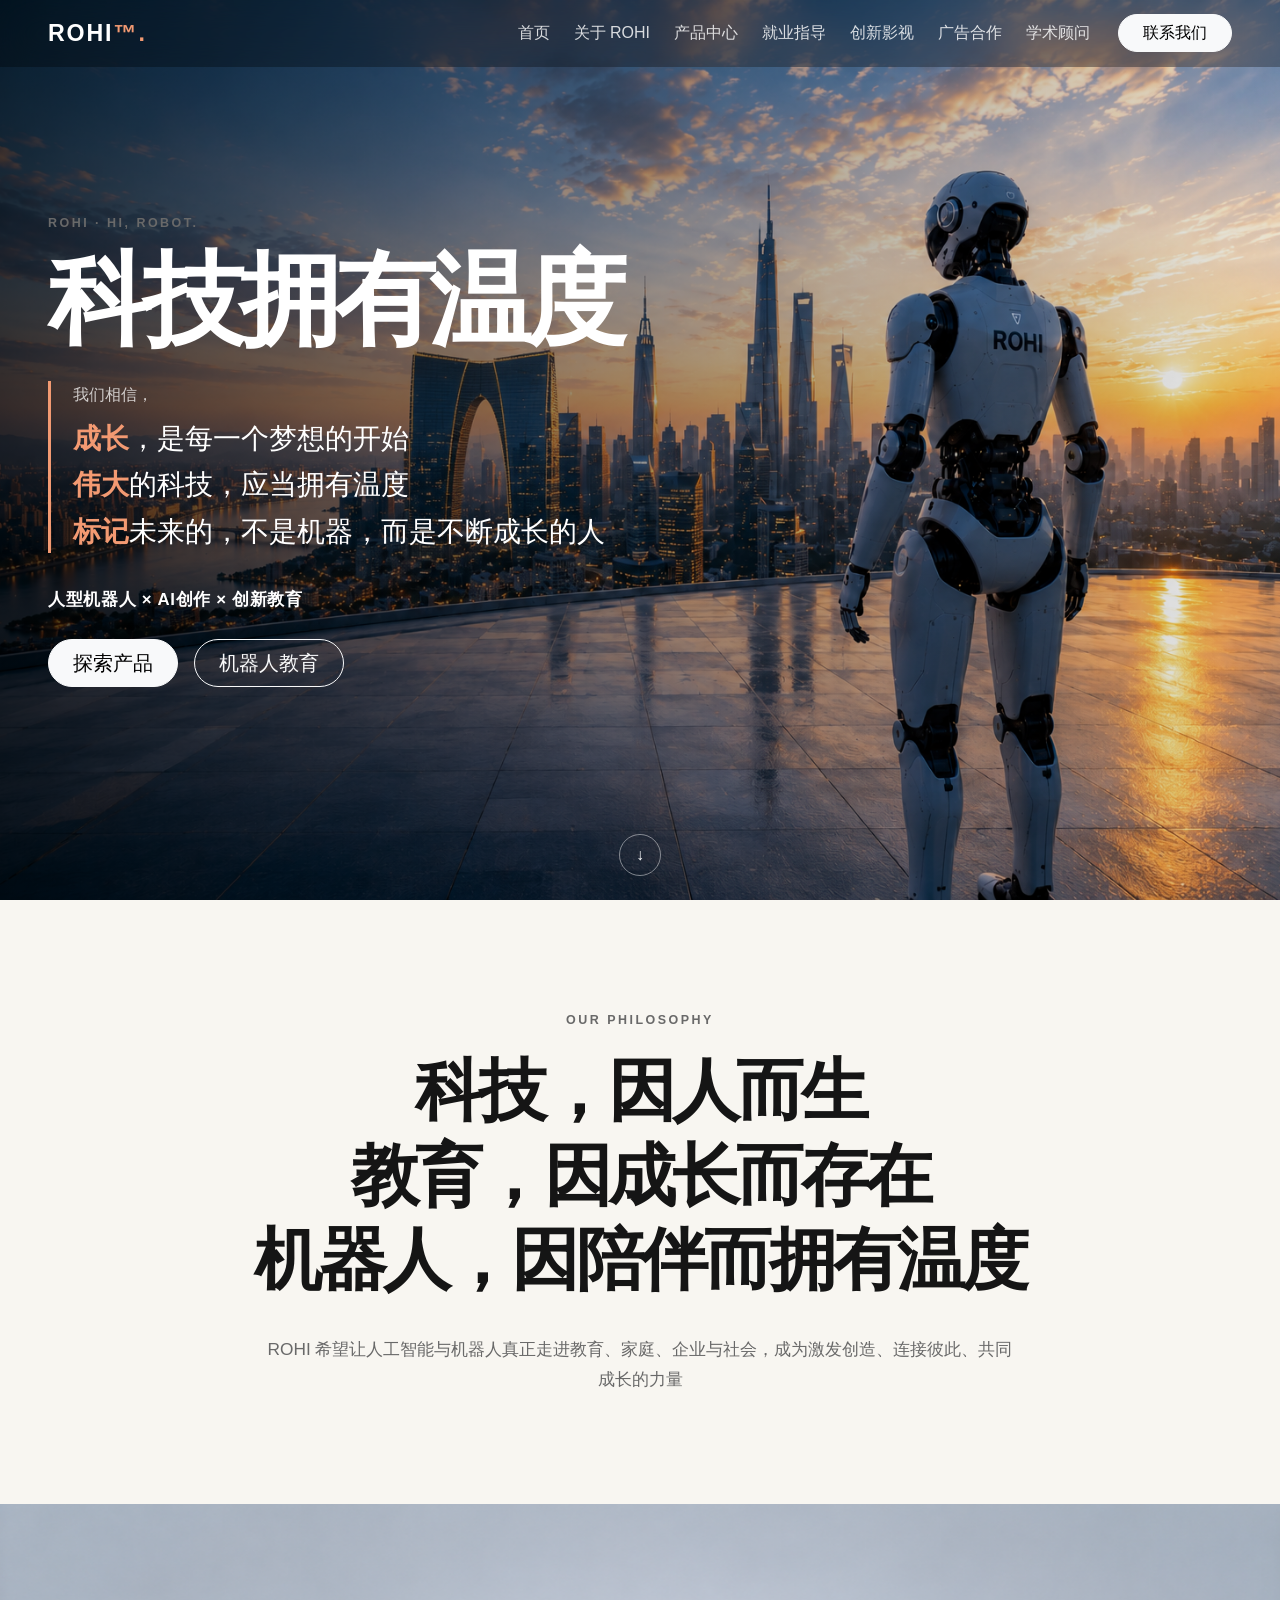
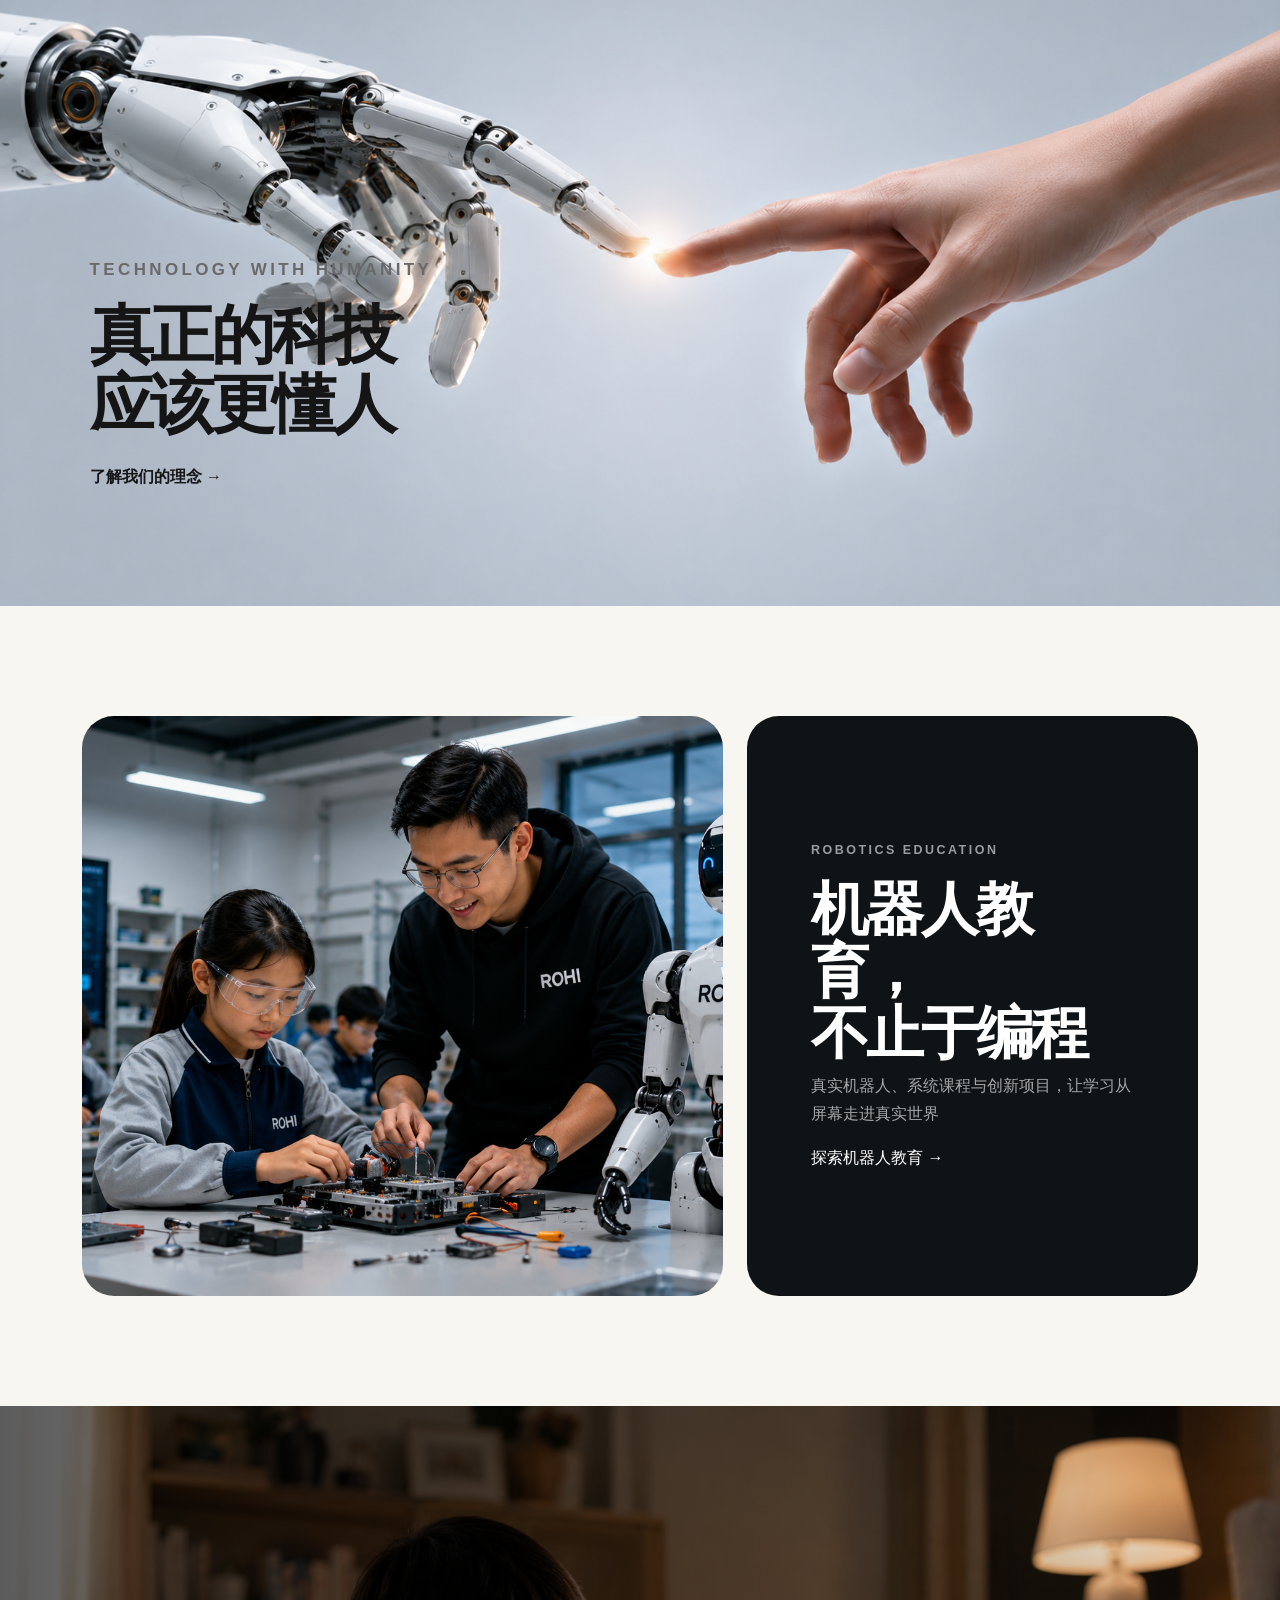
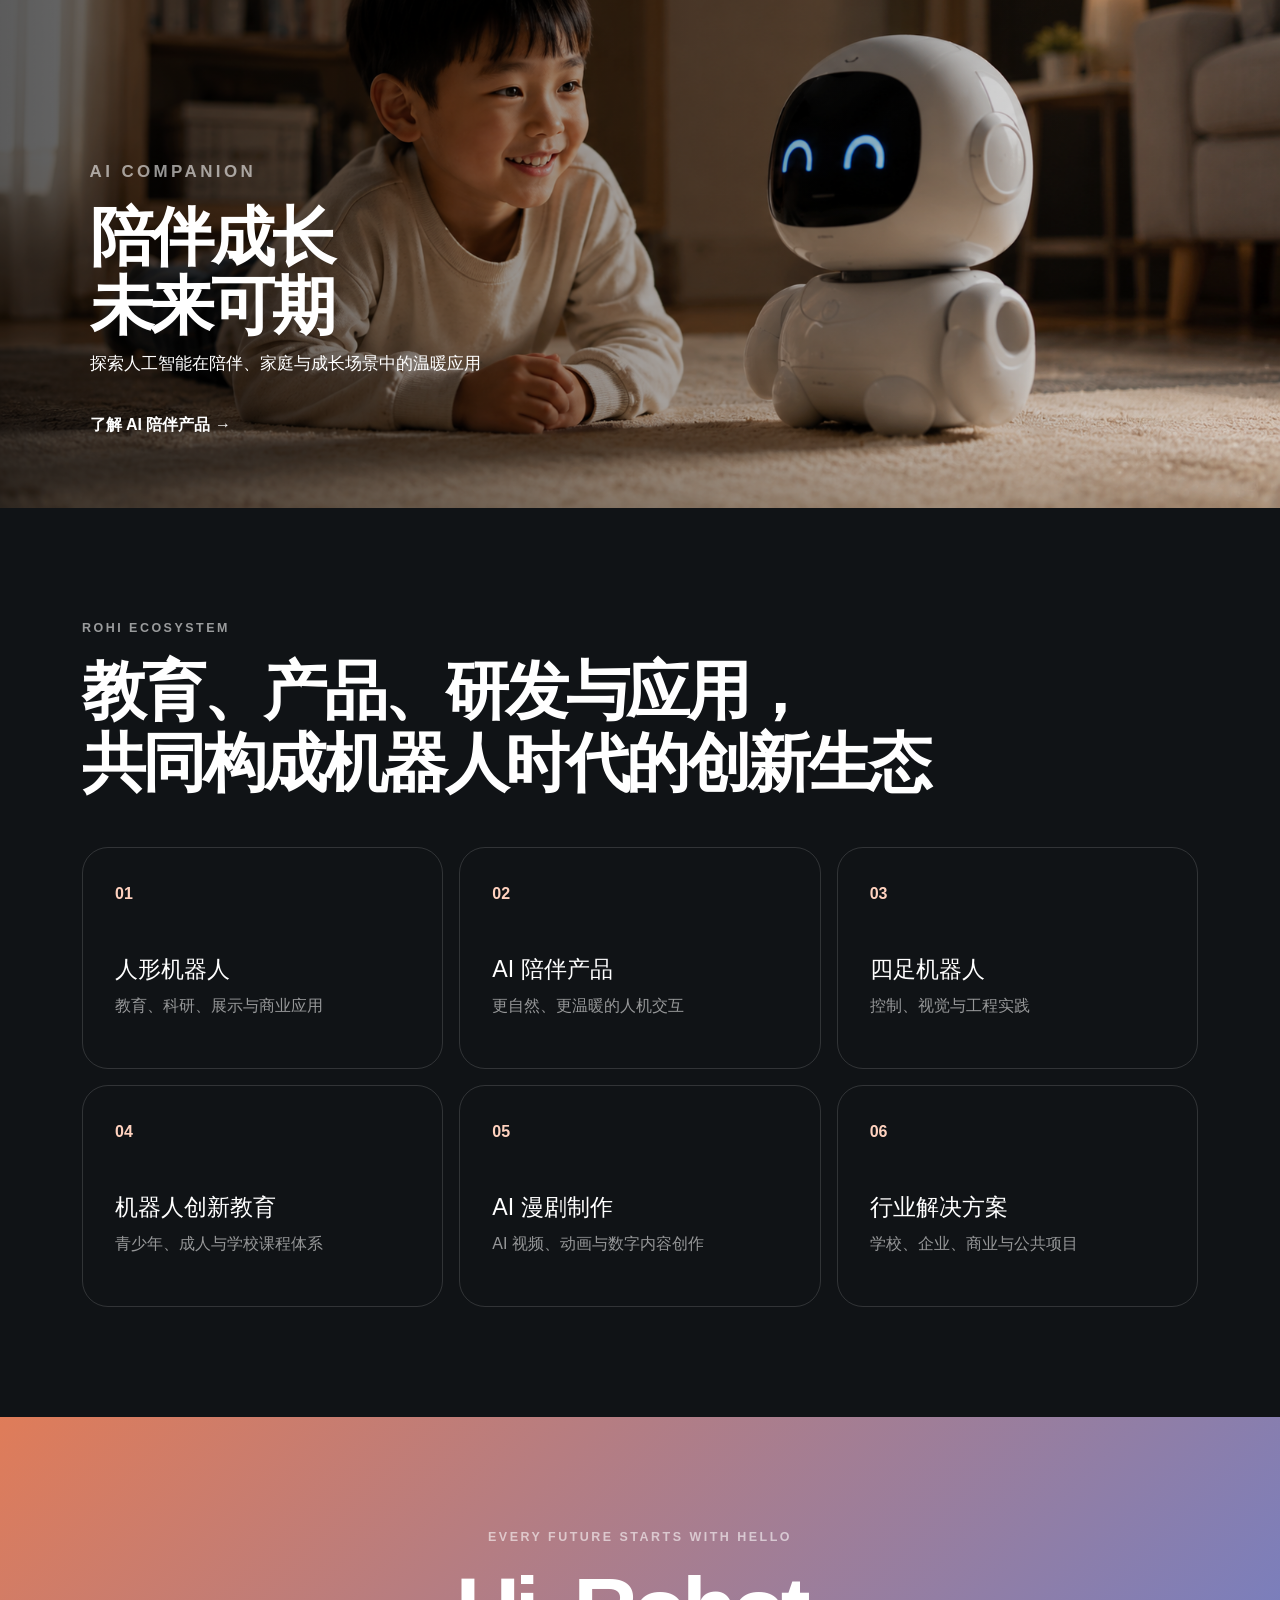
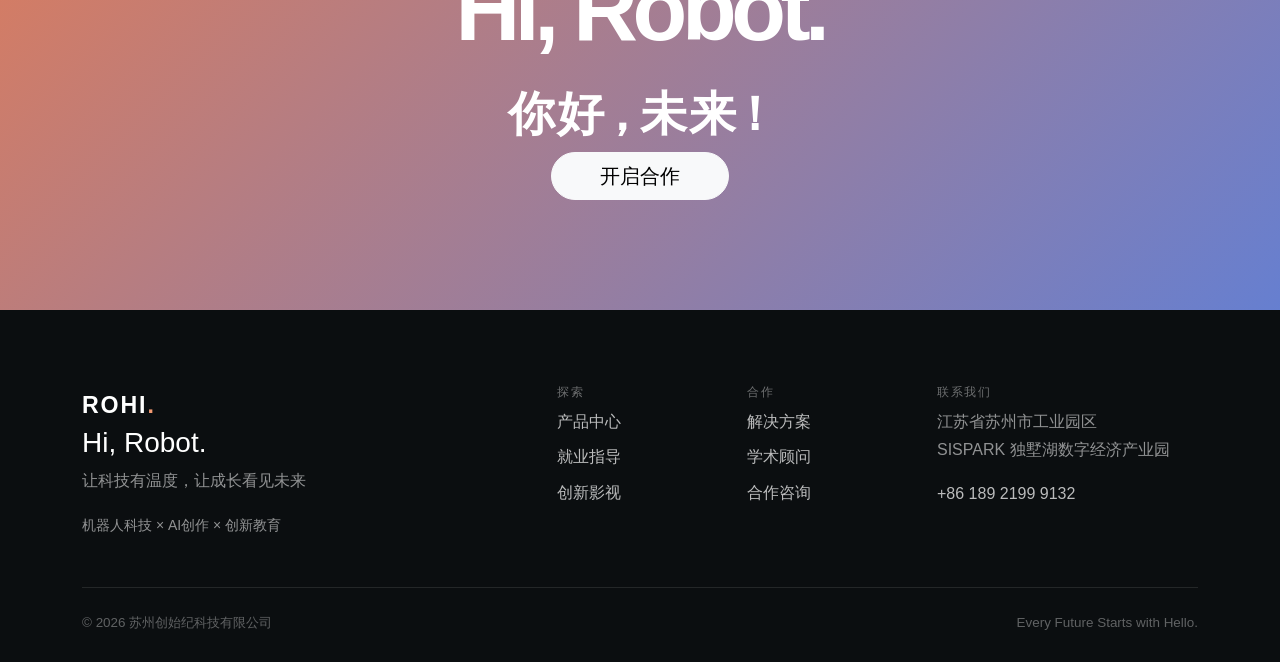
==== index.html @ 113e109a "Add files via upload" ====
<!doctype html>
<html lang="zh-CN">
<head>
  <meta charset="utf-8">
  <meta name="viewport" content="width=device-width, initial-scale=1">
  <meta name="description" content="ROHI 有温度的人工智能与机器人科技品牌">
  <title>首页 | ROHI</title>
  <link href="https://cdn.jsdelivr.net/npm/bootstrap@5.3.8/dist/css/bootstrap.min.css" rel="stylesheet">
  <link href="styles.css" rel="stylesheet">
</head>
<body>

<nav class="navbar navbar-expand-lg fixed-top site-nav">
  <div class="container-fluid px-lg-5">
   <a class="navbar-brand brand" href="index.html">
    ROHI<span class="tm">™</span><span>.</span></a>
    <button class="navbar-toggler" type="button" data-bs-toggle="collapse" data-bs-target="#mainNav"
            aria-controls="mainNav" aria-expanded="false" aria-label="切换导航">
      <span class="navbar-toggler-icon"></span>
    </button>
    <div class="collapse navbar-collapse" id="mainNav">
      <ul class="navbar-nav ms-auto align-items-lg-center">
        <li class="nav-item"><a class="nav-link" href="index.html">首页</a></li>
        <li class="nav-item"><a class="nav-link" href="about.html">关于 ROHI</a></li>
        <li class="nav-item"><a class="nav-link" href="products.html">产品中心</a></li>
        <li class="nav-item"><a class="nav-link" href="education.html">就业指导</a></li>
        <li class="nav-item"><a class="nav-link" href="innovation.html">创新影视</a></li>
        <li class="nav-item"><a class="nav-link" href="solutions.html">广告合作</a></li>
        <li class="nav-item"><a class="nav-link" href="advisors.html">学术顾问</a></li>
        <li class="nav-item ms-lg-3"><a class="btn btn-light rounded-pill px-4" href="contact.html">联系我们</a></li>
      </ul>
    </div>
  </div>
</nav>

<main>
  <section class="hero hero-home">
    <div class="hero-overlay"></div>
    <div class="container-fluid px-lg-5 hero-content">
      <div class="row min-vh-100 align-items-center">
        <div class="col-lg-7">
          <p class="eyebrow reveal">ROHI · HI, ROBOT.</p>
          <h1 class="hero-title reveal">科技拥有温度</h1>
          <div class="belief reveal">
            <p>我们相信，</p>
            <h2><strong>成长</strong>，是每一个梦想的开始</h2>
            <h2><strong>伟大</strong>的科技，应当拥有温度</h2>
            <h2><strong>标记</strong>未来的，不是机器，而是不断成长的人</h2>
          </div>
          <p class="hero-sub reveal">人型机器人 × AI创作 × 创新教育</p>
          <div class="d-flex flex-wrap gap-3 mt-4 reveal">
            <a class="btn btn-light btn-lg rounded-pill px-4" href="products.html">探索产品</a>
            <a class="btn btn-outline-light btn-lg rounded-pill px-4" href="education.html">机器人教育</a>
          </div>
        </div>
      </div>
    </div>
    <a class="scroll-cue" href="#philosophy">↓</a>
  </section>

  <section id="philosophy" class="section-light section-space">
    <div class="container text-center">
      <p class="eyebrow reveal">OUR PHILOSOPHY</p>
      <h2 class="statement reveal">科技，因人而生<br>教育，因成长而存在<br>机器人，因陪伴而拥有温度</h2>
      <p class="section-copy reveal">ROHI 希望让人工智能与机器人真正走进教育、家庭、企业与社会，成为激发创造、连接彼此、共同成长的力量</p>
    </div>
  </section>

  <section class="image-story">
    <img src="images/human-robot-touch.png" alt="人与机器人指尖相触">
    <div class="image-story-copy dark-text reveal">
      <p class="eyebrow">TECHNOLOGY WITH HUMANITY</p>
      <h2>真正的科技<br>应该更懂人</h2>
      <a href="about.html">了解我们的理念 →</a>
    </div>
  </section>

  <section class="split-story section-space">
    <div class="container">
      <div class="row g-4 align-items-stretch">
        <div class="col-lg-7 reveal">
          <img class="story-photo" src="images/robot-education.png" alt="机器人教育实验室">
        </div>
        <div class="col-lg-5 d-flex reveal">
          <div class="story-card dark-card">
            <p class="eyebrow light">ROBOTICS EDUCATION</p>
            <h2> 机器人教育，  <br>不止于编程</h2>
            <p>真实机器人、系统课程与创新项目，让学习从屏幕走进真实世界</p>
            <a href="education.html">探索机器人教育 →</a>
          </div>
        </div>
      </div>
    </div>
  </section>

  <section class="image-story image-story-reverse">
    <img src="images/ai-companion.png" alt="AI 陪伴机器人">
    <div class="image-story-copy light-text reveal">
      <p class="eyebrow light">AI COMPANION</p>
      <h2>陪伴成长<br>未来可期</h2>
      <p>探索人工智能在陪伴、家庭与成长场景中的温暖应用</p>
      <a href="products.html">了解 AI 陪伴产品 →</a>
    </div>
  </section>

  <section class="section-dark section-space">
    <div class="container">
      <div class="section-heading reveal">
        <p class="eyebrow light">ROHI ECOSYSTEM</p>
        <h2>教育、产品、研发与应用，<br>共同构成机器人时代的创新生态</h2>
      </div>
      <div class="row g-3">
        <div class="col-md-6 col-xl-4"><a class="eco-card reveal" href="products.html"><span>01</span><h3>人形机器人</h3><p>教育、科研、展示与商业应用</p></a></div>
        <div class="col-md-6 col-xl-4"><a class="eco-card reveal" href="products.html"><span>02</span><h3>AI 陪伴产品</h3><p>更自然、更温暖的人机交互</p></a></div>
        <div class="col-md-6 col-xl-4"><a class="eco-card reveal" href="products.html"><span>03</span><h3>四足机器人</h3><p>控制、视觉与工程实践</p></a></div>
        <div class="col-md-6 col-xl-4"><a class="eco-card reveal" href="education.html"><span>04</span><h3>机器人创新教育</h3><p>青少年、成人与学校课程体系</p></a></div>
        <div class="col-md-6 col-xl-4"><a class="eco-card reveal" href="innovation.html"><span>05</span><h3>AI 漫剧制作</h3><p>AI 视频、动画与数字内容创作</p></a></div>
        <div class="col-md-6 col-xl-4"><a class="eco-card reveal" href="solutions.html"><span>06</span><h3>行业解决方案</h3><p>学校、企业、商业与公共项目</p></a></div>
      </div>
    </div>
  </section>

  <section class="cta section-space">
    <div class="container text-center reveal">
      <p class="eyebrow light">EVERY FUTURE STARTS WITH HELLO</p>
      <h2>Hi, Robot.<br><span>你 好，未 来！</span></h2>
      <a class="btn btn-light btn-lg rounded-pill px-5" href="contact.html">开启合作</a>
    </div>
  </section>
</main>

<footer class="site-footer">
  <div class="container">
    <div class="row g-4">
      <div class="col-lg-5">
        <div class="footer-brand">ROHI<span>.</span></div>
        <h3>Hi, Robot.</h3>
        <p>让科技有温度，让成长看见未来</p>
        <small>机器人科技 × AI创作 × 创新教育</small>
      </div>
      <div class="col-6 col-lg-2">
        <h6>探索</h6>
        <a href="products.html">产品中心</a>
        <a href="education.html">就业指导</a>
        <a href="innovation.html">创新影视</a>
      </div>
      <div class="col-6 col-lg-2">
        <h6>合作</h6>
        <a href="solutions.html">解决方案</a>
        <a href="advisors.html">学术顾问</a>
        <a href="contact.html">合作咨询</a>
      </div>
      <div class="col-lg-3">
        <h6>联系我们</h6>
        <p>江苏省苏州市工业园区<br>SISPARK 独墅湖数字经济产业园</p>
        <a href="tel:+8618921999132">+86 189 2199 9132</a>
      </div>
    </div>
    <div class="footer-bottom">
      <span>© 2026 苏州创始纪科技有限公司</span>
      <span>Every Future Starts with Hello.</span>
    </div>
  </div>
</footer>

<script src="https://cdn.jsdelivr.net/npm/bootstrap@5.3.8/dist/js/bootstrap.bundle.min.js"></script>
<script src="script.js"></script>
</body>
</html>
---- styles.css ----
:root {
  --ink: #151515;
  --muted: #696969;
  --paper: #f8f6f1;
  --white: #ffffff;
  --warm: #f39a72;
  --blue: #6b86d6;
  --dark: #101316;
  --line: rgba(21, 21, 21, 0.12);
}

* {
  box-sizing: border-box;
}

html {
  scroll-behavior: smooth;
}

body {
  margin: 0;
  color: var(--ink);
  background: var(--paper);
  font-family: -apple-system, BlinkMacSystemFont, "SF Pro Display",
               "PingFang SC", "Helvetica Neue", "Segoe UI",
               "Microsoft YaHei", Arial, sans-serif;
  line-height: 1.75;
}

a {
  color: inherit;
  text-decoration: none;
}

.site-nav {
  background: rgba(0, 0, 0, 0.30);
  backdrop-filter: blur(18px);
  transition: 0.3s ease;
}

.site-nav.scrolled {
  background: rgba(10, 12, 15, 0.92);
  box-shadow: 0 12px 30px rgba(0, 0, 0, 0.18);
}

.brand {
  color: white;
  font-weight: 900;
  letter-spacing: 0.08em;
  font-size: 1.45rem;
}

.brand:hover {
  color: white;
}

.brand span,
.footer-brand span {
  color: var(--warm);
}

.nav-link {
  color: rgba(255, 255, 255, 0.82);
  font-weight: 500;
  margin-inline: 0.25rem;
}

.nav-link:hover {
  color: white;
}

.navbar-toggler {
  border-color: rgba(255, 255, 255, 0.35);
}

.navbar-toggler-icon {
  filter: invert(1);
}

.hero,
.page-hero {
  position: relative;
  min-height: 100vh;
  background-size: cover;
  background-position: center;
  background-repeat: no-repeat;
  color: white;
}

.hero-home {
  background-image: url("images/hero-city.png");
}

.hero-overlay {
  position: absolute;
  inset: 0;
  background: linear-gradient(90deg, rgba(0, 0, 0, 0.72) 0%, rgba(0, 0, 0, 0.38) 47%, rgba(0, 0, 0, 0.08) 100%);
}

.hero-content,
.page-hero-content {
  position: relative;
  z-index: 2;
}

.page-hero {
  min-height: 78vh;
  display: flex;
  align-items: flex-end;
  padding: 140px 0 90px;
}

.page-hero-content h1 {
  font-size: clamp(3.2rem, 7vw, 6.8rem);
  line-height: 1;
  letter-spacing: -0.055em;
  font-weight: 900;
  max-width: 1000px;
}

.page-hero-content .lead {
  max-width: 760px;
  font-size: 1.12rem;
  color: rgba(255, 255, 255, 0.78);
}

.eyebrow {
  font-size: 0.78rem;
  font-weight: 800;
  letter-spacing: 0.20em;
  text-transform: uppercase;
  color: var(--muted);
}

.eyebrow.light {
  color: rgba(255, 255, 255, 0.58);
}

.hero-title {
  font-size: clamp(3.8rem, 8vw, 8rem);
  line-height: 0.95;
  letter-spacing: -0.065em;
  font-weight: 900;
  margin: 1rem 0 2rem;
}

.belief {
  border-left: 3px solid var(--warm);
  padding-left: 1.4rem;
  max-width: 850px;
}

.belief p {
  margin-bottom: 0.5rem;
  color: rgba(255, 255, 255, 0.75);
}

.belief h2 {
  font-size: clamp(1.15rem, 2.2vw, 1.75rem);
  line-height: 1.55;
  font-weight: 500;
  margin: 0.2rem 0;
}

.belief strong {
  color: var(--warm);
  font-weight: 800;
}

.hero-sub {
  font-size: 1.05rem;
  font-weight: 700;
  letter-spacing: 0.04em;
  margin-top: 2rem;
}

.scroll-cue {
  position: absolute;
  z-index: 3;
  left: 50%;
  bottom: 24px;
  transform: translateX(-50%);
  color: white;
  width: 42px;
  height: 42px;
  display: grid;
  place-items: center;
  border: 1px solid rgba(255, 255, 255, 0.45);
  border-radius: 50%;
}

.section-space {
  padding: 110px 0;
}

.section-light {
  background: var(--paper);
}

.section-dark {
  background: var(--dark);
  color: white;
}

.statement {
  font-size: clamp(2.4rem, 5.3vw, 5.4rem);
  line-height: 1.24;
  letter-spacing: -0.055em;
  font-weight: 850;
  margin: 1.1rem auto 2rem;
  max-width: 1100px;
}

.section-copy {
  max-width: 750px;
  margin: auto;
  color: var(--muted);
  font-size: 1.08rem;
}

.image-story {
  min-height: 78vh;
  position: relative;
  overflow: hidden;
}

.image-story img {
  width: 100%;
  height: 78vh;
  object-fit: cover;
  display: block;
}

.image-story-copy {
  position: absolute;
  left: 7vw;
  top: 50%;
  transform: translateY(-50%);
  max-width: 520px;
  z-index: 2;
}

.image-story-copy h2 {
  font-size: clamp(2.6rem, 5vw, 5rem);
  line-height: 1.08;
  letter-spacing: -0.05em;
  font-weight: 900;
}

.image-story-copy p {
  font-size: 1.06rem;
}

.image-story-copy a {
  display: inline-block;
  margin-top: 1rem;
  font-weight: 700;
}

.dark-text {
  color: var(--ink);
}

.light-text {
  color: white;
}

.image-story-reverse::after {
  content: "";
  position: absolute;
  inset: 0;
  background: linear-gradient(90deg, rgba(0, 0, 0, 0.64), rgba(0, 0, 0, 0.05));
}

.split-story {
  background: var(--paper);
}

.story-photo {
  width: 100%;
  height: 100%;
  min-height: 580px;
  object-fit: cover;
  border-radius: 32px;
}

.story-card {
  width: 100%;
  border-radius: 32px;
  padding: clamp(2.2rem, 5vw, 4.8rem);
  display: flex;
  flex-direction: column;
  justify-content: center;
}

.dark-card {
  background: var(--dark);
  color: white;
}

.story-card h2 {
  font-size: clamp(2.4rem, 4.5vw, 4.7rem);
  line-height: 1.08;
  letter-spacing: -0.05em;
  font-weight: 900;
}

.story-card p {
  color: rgba(255, 255, 255, 0.62);
}

.section-heading {
  max-width: 900px;
  margin-bottom: 3rem;
}

.section-heading h2 {
  font-size: clamp(2.6rem, 5vw, 5rem);
  line-height: 1.12;
  letter-spacing: -0.055em;
  font-weight: 900;
}

.eco-card {
  height: 100%;
  display: block;
  border: 1px solid rgba(255, 255, 255, 0.14);
  border-radius: 26px;
  padding: 2rem;
  transition: 0.3s ease;
}

.eco-card:hover {
  transform: translateY(-6px);
  background: rgba(255, 255, 255, 0.06);
}

.eco-card span {
  color: #ffd2bf;
  font-weight: 700;
}

.eco-card h3 {
  margin-top: 3rem;
  font-size: 1.45rem;
}

.eco-card p {
  color: rgba(255, 255, 255, 0.56);
}

.cta {
  color: white;
  background: linear-gradient(135deg, #df7c59, #667fd0);
}

.cta h2 {
  font-size: clamp(3.2rem, 7vw, 6.5rem);
  line-height: 1;
  letter-spacing: -0.06em;
  font-weight: 900;
}

.cta h2 span {
  font-size: 0.52em;
  font-weight: 600;
}

.info-block {
  height: 100%;
  padding: 2.2rem;
  border: 1px solid var(--line);
  border-radius: 26px;
  background: white;
}

.info-block h2 {
  font-size: 1.55rem;
  font-weight: 800;
}

.info-block p {
  color: var(--muted);
  margin-bottom: 0;
}

.contact-form {
  padding: 2.5rem;
  background: white;
  border: 1px solid var(--line);
  border-radius: 28px;
  box-shadow: 0 24px 60px rgba(20, 25, 30, 0.08);
}

.form-control,
.form-select {
  padding: 0.9rem 1rem;
  border-radius: 14px;
  border-color: var(--line);
}

.form-control:focus,
.form-select:focus {
  border-color: var(--warm);
  box-shadow: 0 0 0 0.25rem rgba(243, 154, 114, 0.15);
}

.feedback {
  margin-top: 1rem;
  color: #15785f;
  font-weight: 700;
}

.site-footer {
  background: #0b0e10;
  color: white;
  padding: 75px 0 28px;
}

.footer-brand {
  font-size: 1.45rem;
  font-weight: 900;
  letter-spacing: 0.08em;
}

.site-footer p,
.site-footer small {
  color: rgba(255, 255, 255, 0.55);
}

.site-footer h6 {
  color: rgba(255, 255, 255, 0.4);
  font-size: 0.78rem;
  letter-spacing: 0.14em;
  text-transform: uppercase;
}

.site-footer a {
  color: rgba(255, 255, 255, 0.72);
  display: block;
  margin: 0.45rem 0;
}

.site-footer a:hover {
  color: white;
}

.footer-bottom {
  margin-top: 3rem;
  padding-top: 1.4rem;
  border-top: 1px solid rgba(255, 255, 255, 0.10);
  display: flex;
  justify-content: space-between;
  gap: 1rem;
  color: rgba(255, 255, 255, 0.35);
  font-size: 0.84rem;
}

.reveal {
  opacity: 0;
  transform: translateY(22px);
  transition: opacity 0.7s ease, transform 0.7s ease;
}

.reveal.visible {
  opacity: 1;
  transform: none;
}

@media (max-width: 991px) {
  .site-nav {
    background: rgba(10, 12, 15, 0.94);
  }

  .hero-title {
    font-size: 4rem;
  }

  .image-story-copy {
    left: 6vw;
    right: 6vw;
  }
}

@media (max-width: 767px) {
  .section-space {
    padding: 78px 0;
  }

  .hero-overlay {
    background: rgba(0, 0, 0, 0.56);
  }

  .hero-title {
    font-size: 3.45rem;
  }

  .image-story,
  .image-story img {
    min-height: 66vh;
    height: 66vh;
  }

  .image-story-copy h2 {
    font-size: 2.7rem;
  }

  .story-photo {
    min-height: 380px;
  }

  .footer-bottom {
    flex-direction: column;
  }
}

/* ========================================
   ABOUT ROHI
======================================== */

.about-page {
    background: #f6f4ef;
}


/* Hero */

.about-hero {
    min-height: 100vh;
    position: relative;
    overflow: hidden;
    color: white;
}

.about-hero-image {
    position: absolute;
    inset: 0;
    width: 100%;
    height: 100%;
    object-fit: cover;
    object-position: center;
    transition: transform 8s ease;
}

.about-hero:hover .about-hero-image {
    transform: scale(1.04);
}

.about-hero-overlay {
    position: absolute;
    inset: 0;
    background:
        linear-gradient(
            90deg,
            rgba(5, 8, 12, 0.85) 0%,
            rgba(5, 8, 12, 0.54) 48%,
            rgba(5, 8, 12, 0.12) 100%
        );
}

.about-hero-content {
    min-height: 100vh;
    position: relative;
    z-index: 2;
    display: flex;
    flex-direction: column;
    justify-content: center;
    align-items: flex-start;
}

.about-kicker {
    margin-bottom: 20px;
    color: rgba(255, 255, 255, 0.65);
    font-size: 13px;
    font-weight: 800;
    letter-spacing: 0.22em;
    text-transform: uppercase;
}

.about-kicker.dark {
    color: #f06f3c;
}

.about-hero h1 {
    max-width: 1000px;
    margin: 0;
    font-size: clamp(52px, 7vw, 105px);
    font-weight: 900;
    line-height: 1.08;
    letter-spacing: -0.055em;
}

.about-hero-description {
    max-width: 690px;
    margin-top: 28px;
    color: rgba(255, 255, 255, 0.76);
    font-size: 19px;
    line-height: 1.9;
}

.about-scroll-button {
    display: inline-flex;
    align-items: center;
    gap: 14px;
    margin-top: 34px;
    color: white;
    font-weight: 700;
}

.about-scroll-button span {
    width: 42px;
    height: 42px;
    display: grid;
    place-items: center;
    border: 1px solid rgba(255, 255, 255, 0.45);
    border-radius: 50%;
    transition: 0.3s ease;
}

.about-scroll-button:hover span {
    color: #111;
    background: white;
}


/* Story */

.about-story-section {
    padding: 130px 0;
}

.about-image-frame {
    position: relative;
    overflow: hidden;
    border-radius: 34px;
    box-shadow: 0 30px 80px rgba(0, 0, 0, 0.14);
}

.about-image-frame img {
    width: 100%;
    height: 590px;
    display: block;
    object-fit: cover;
    transition: transform 0.7s ease;
}

.about-image-frame:hover img {
    transform: scale(1.04);
}

.image-label {
    position: absolute;
    left: 24px;
    bottom: 24px;
    padding: 12px 18px;
    color: white;
    background: rgba(10, 12, 15, 0.64);
    backdrop-filter: blur(14px);
    border-radius: 100px;
    font-size: 13px;
    font-weight: 700;
    letter-spacing: 0.08em;
}

.about-section-title {
    margin-bottom: 28px;
    font-size: clamp(44px, 5vw, 78px);
    font-weight: 900;
    line-height: 1.1;
    letter-spacing: -0.05em;
}

.about-copy {
    color: #666;
    font-size: 17px;
    line-height: 2;
}

.about-tags {
    display: flex;
    flex-wrap: wrap;
    gap: 10px;
    margin-top: 30px;
}

.about-tags span {
    padding: 9px 16px;
    border: 1px solid rgba(20, 20, 20, 0.15);
    border-radius: 100px;
    font-size: 13px;
    font-weight: 600;
}


/* Feature image */

.about-feature-image {
    height: 82vh;
    min-height: 650px;
    position: relative;
    overflow: hidden;
    color: white;
}

.about-feature-image > img {
    width: 100%;
    height: 100%;
    display: block;
    object-fit: cover;
    transition: transform 8s ease;
}

.about-feature-image:hover > img {
    transform: scale(1.04);
}

.about-feature-overlay {
    position: absolute;
    inset: 0;
    background:
        linear-gradient(
            90deg,
            rgba(0, 0, 0, 0.76),
            rgba(0, 0, 0, 0.1)
        );
}

.about-feature-copy {
    max-width: 650px;
    position: absolute;
    left: 7vw;
    top: 50%;
    transform: translateY(-50%);
    z-index: 2;
}

.about-feature-copy h2 {
    font-size: clamp(48px, 6vw, 90px);
    font-weight: 900;
    line-height: 1.05;
    letter-spacing: -0.055em;
}

.about-feature-copy p {
    max-width: 530px;
    margin-top: 22px;
    color: rgba(255, 255, 255, 0.72);
    font-size: 18px;
}

.about-feature-copy a {
    display: inline-block;
    margin-top: 20px;
    color: white;
    font-weight: 700;
}


/* Image grid */

.about-visual-grid-section {
    padding: 130px 0;
}

.about-heading {
    max-width: 900px;
    margin-bottom: 60px;
}

.about-heading h2 {
    font-size: clamp(48px, 6vw, 86px);
    font-weight: 900;
    line-height: 1.08;
    letter-spacing: -0.055em;
}

.about-visual-grid {
    display: grid;
    grid-template-columns: repeat(12, 1fr);
    gap: 20px;
}

.about-visual-card {
    min-height: 540px;
    position: relative;
    overflow: hidden;
    border-radius: 30px;
    color: white;
    cursor: pointer;
}

.about-visual-card:nth-child(1) {
    grid-column: span 7;
}

.about-visual-card:nth-child(2) {
    grid-column: span 5;
}

.about-visual-card:nth-child(3) {
    grid-column: 3 / span 8;
}

.about-visual-card img {
    position: absolute;
    inset: 0;
    width: 100%;
    height: 100%;
    object-fit: cover;
    transition: transform 0.65s ease;
}

.about-visual-card:hover img {
    transform: scale(1.055);
}

.about-card-gradient {
    position: absolute;
    inset: 0;
    background:
        linear-gradient(
            transparent 30%,
            rgba(0, 0, 0, 0.82)
        );
}

.about-card-copy {
    position: absolute;
    left: 30px;
    right: 30px;
    bottom: 28px;
    z-index: 2;
}

.about-card-copy span {
    color: #ff9d72;
    font-weight: 800;
}

.about-card-copy h3 {
    margin-top: 10px;
    font-size: 31px;
    font-weight: 800;
}

.about-card-copy p {
    max-width: 460px;
    margin-bottom: 0;
    color: rgba(255, 255, 255, 0.68);
}


/* Difference */

.about-difference-section {
    padding: 130px 0;
    color: white;
    background: #101316;
}

.about-difference-section h2 {
    font-size: clamp(50px, 6vw, 90px);
    font-weight: 900;
    line-height: 1.05;
    letter-spacing: -0.055em;
}

.about-difference-text {
    color: #ff9b70;
    font-size: clamp(33px, 4vw, 58px);
    font-weight: 800;
    line-height: 1.2;
}

.about-strength-grid {
    display: grid;
    grid-template-columns: repeat(4, 1fr);
    margin-top: 80px;
    border-top: 1px solid rgba(255, 255, 255, 0.15);
    border-left: 1px solid rgba(255, 255, 255, 0.15);
}

.about-strength {
    min-height: 240px;
    padding: 30px;
    border-right: 1px solid rgba(255, 255, 255, 0.15);
    border-bottom: 1px solid rgba(255, 255, 255, 0.15);
    transition: 0.3s ease;
}

.about-strength:hover {
    background: rgba(255, 255, 255, 0.055);
}

.about-strength span {
    color: #ff9b70;
    font-weight: 800;
}

.about-strength h3 {
    margin-top: 80px;
    margin-bottom: 4px;
    font-size: 23px;
}

.about-strength p {
    color: rgba(255, 255, 255, 0.52);
}


/* Ending */

.about-ending {
    padding: 150px 0;
    color: white;
    background:
        linear-gradient(
            135deg,
            #e77c58,
            #637ed0
        );
}

.about-ending h2 {
    margin-bottom: 30px;
    font-size: clamp(48px, 6vw, 88px);
    font-weight: 900;
    line-height: 1.12;
    letter-spacing: -0.055em;
}

.about-ending > .container > p:not(.about-kicker) {
    margin-bottom: 30px;
    font-size: 22px;
    font-weight: 700;
}


/* Mobile */

@media (max-width: 991px) {

    .about-hero-overlay {
        background: rgba(5, 8, 12, 0.58);
    }

    .about-visual-card:nth-child(1),
    .about-visual-card:nth-child(2),
    .about-visual-card:nth-child(3) {
        grid-column: span 12;
    }

    .about-strength-grid {
        grid-template-columns: repeat(2, 1fr);
    }

}


@media (max-width: 767px) {

    .about-story-section,
    .about-visual-grid-section,
    .about-difference-section {
        padding: 85px 0;
    }

    .about-hero h1 {
        font-size: 48px;
    }

    .about-image-frame img {
        height: 420px;
    }

    .about-feature-image {
        min-height: 620px;
    }

    .about-feature-copy {
        left: 24px;
        right: 24px;
    }

    .about-visual-card {
        min-height: 440px;
    }

    .about-strength-grid {
        grid-template-columns: 1fr;
    }

    .about-ending {
        padding: 100px 0;
    }

}
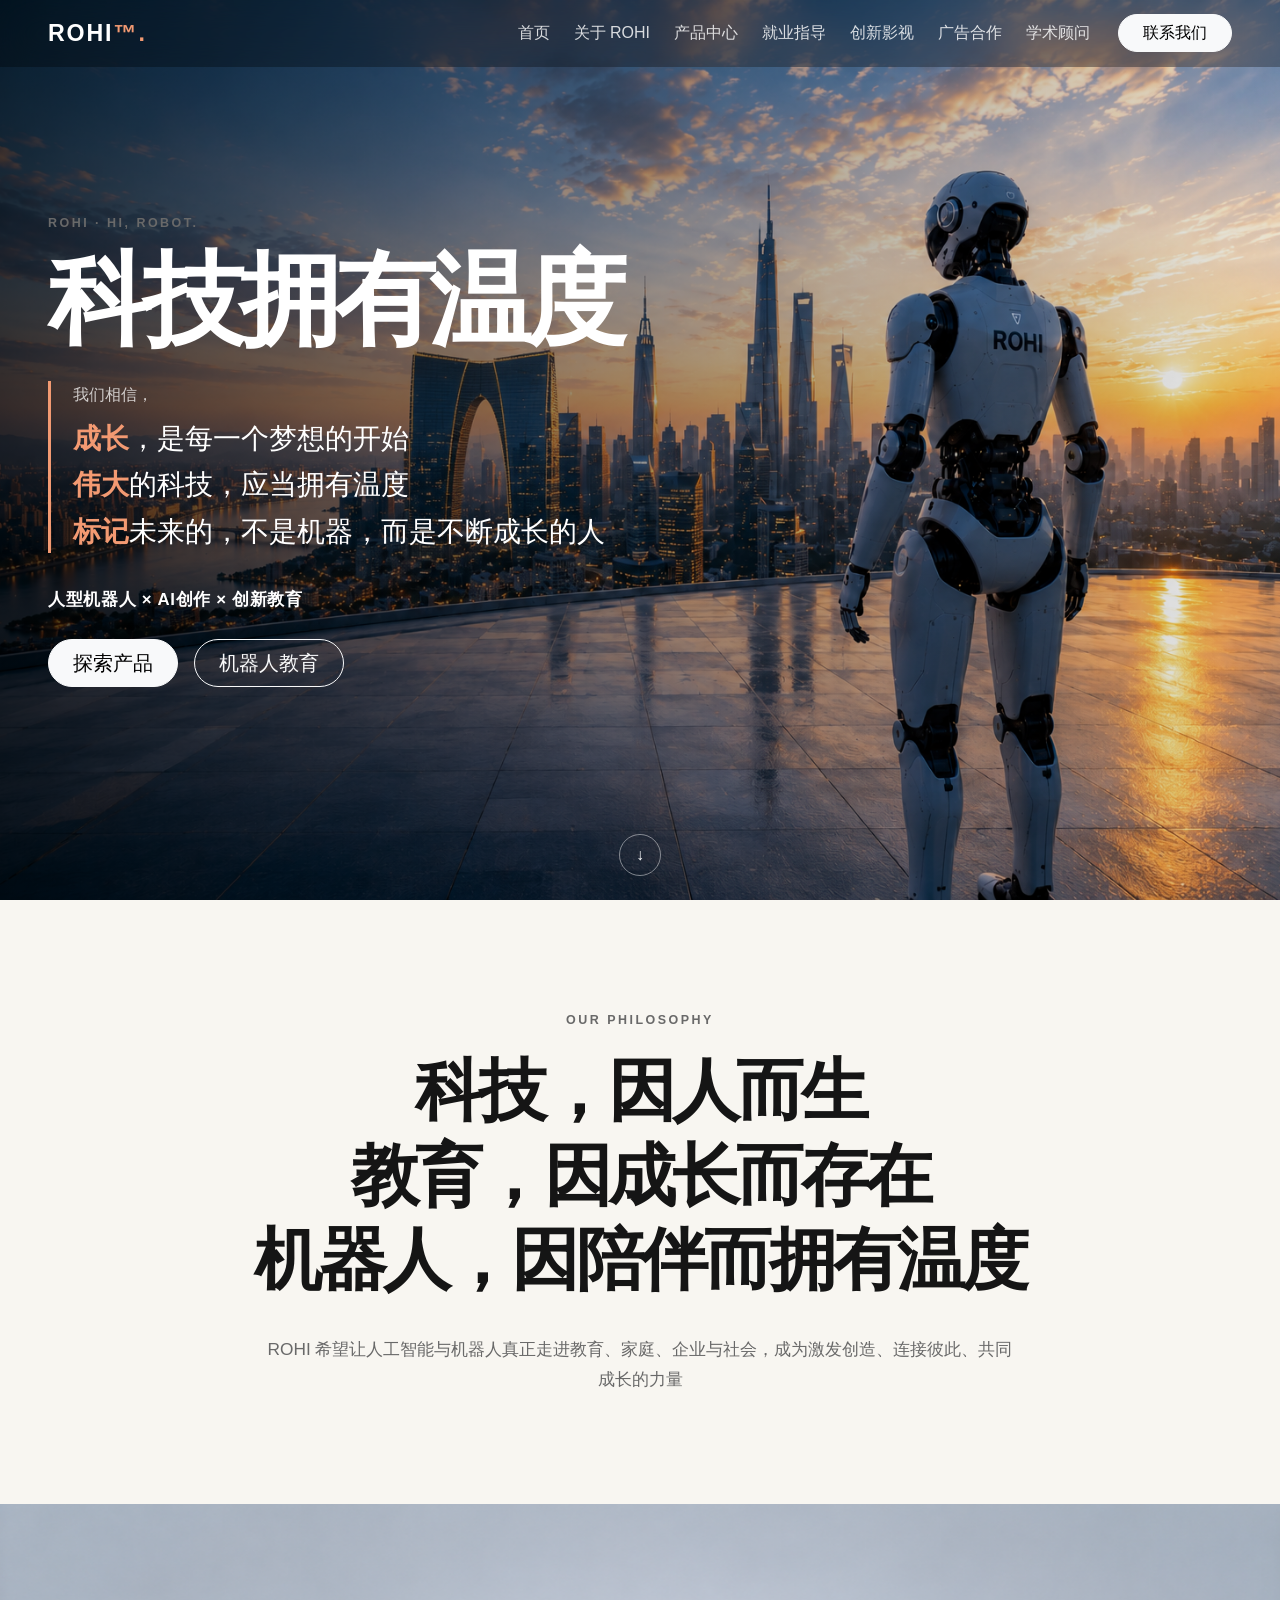
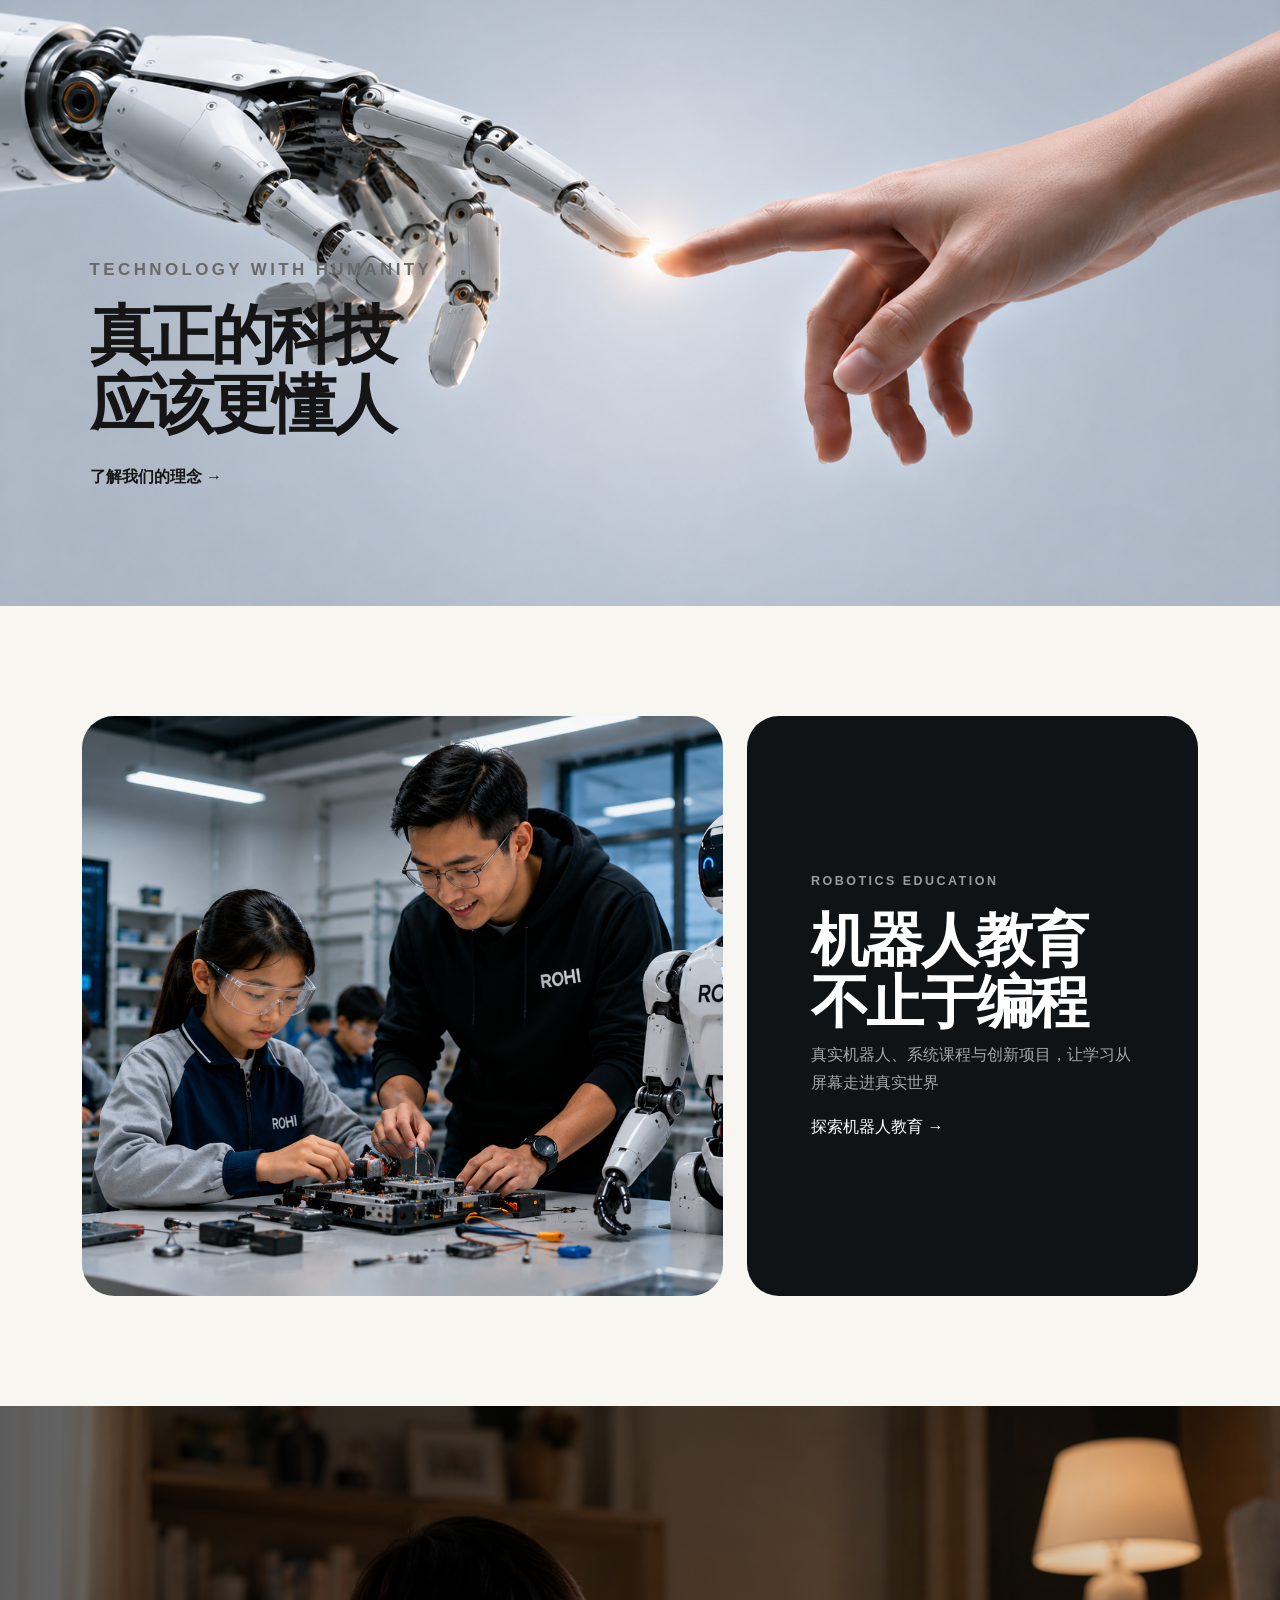
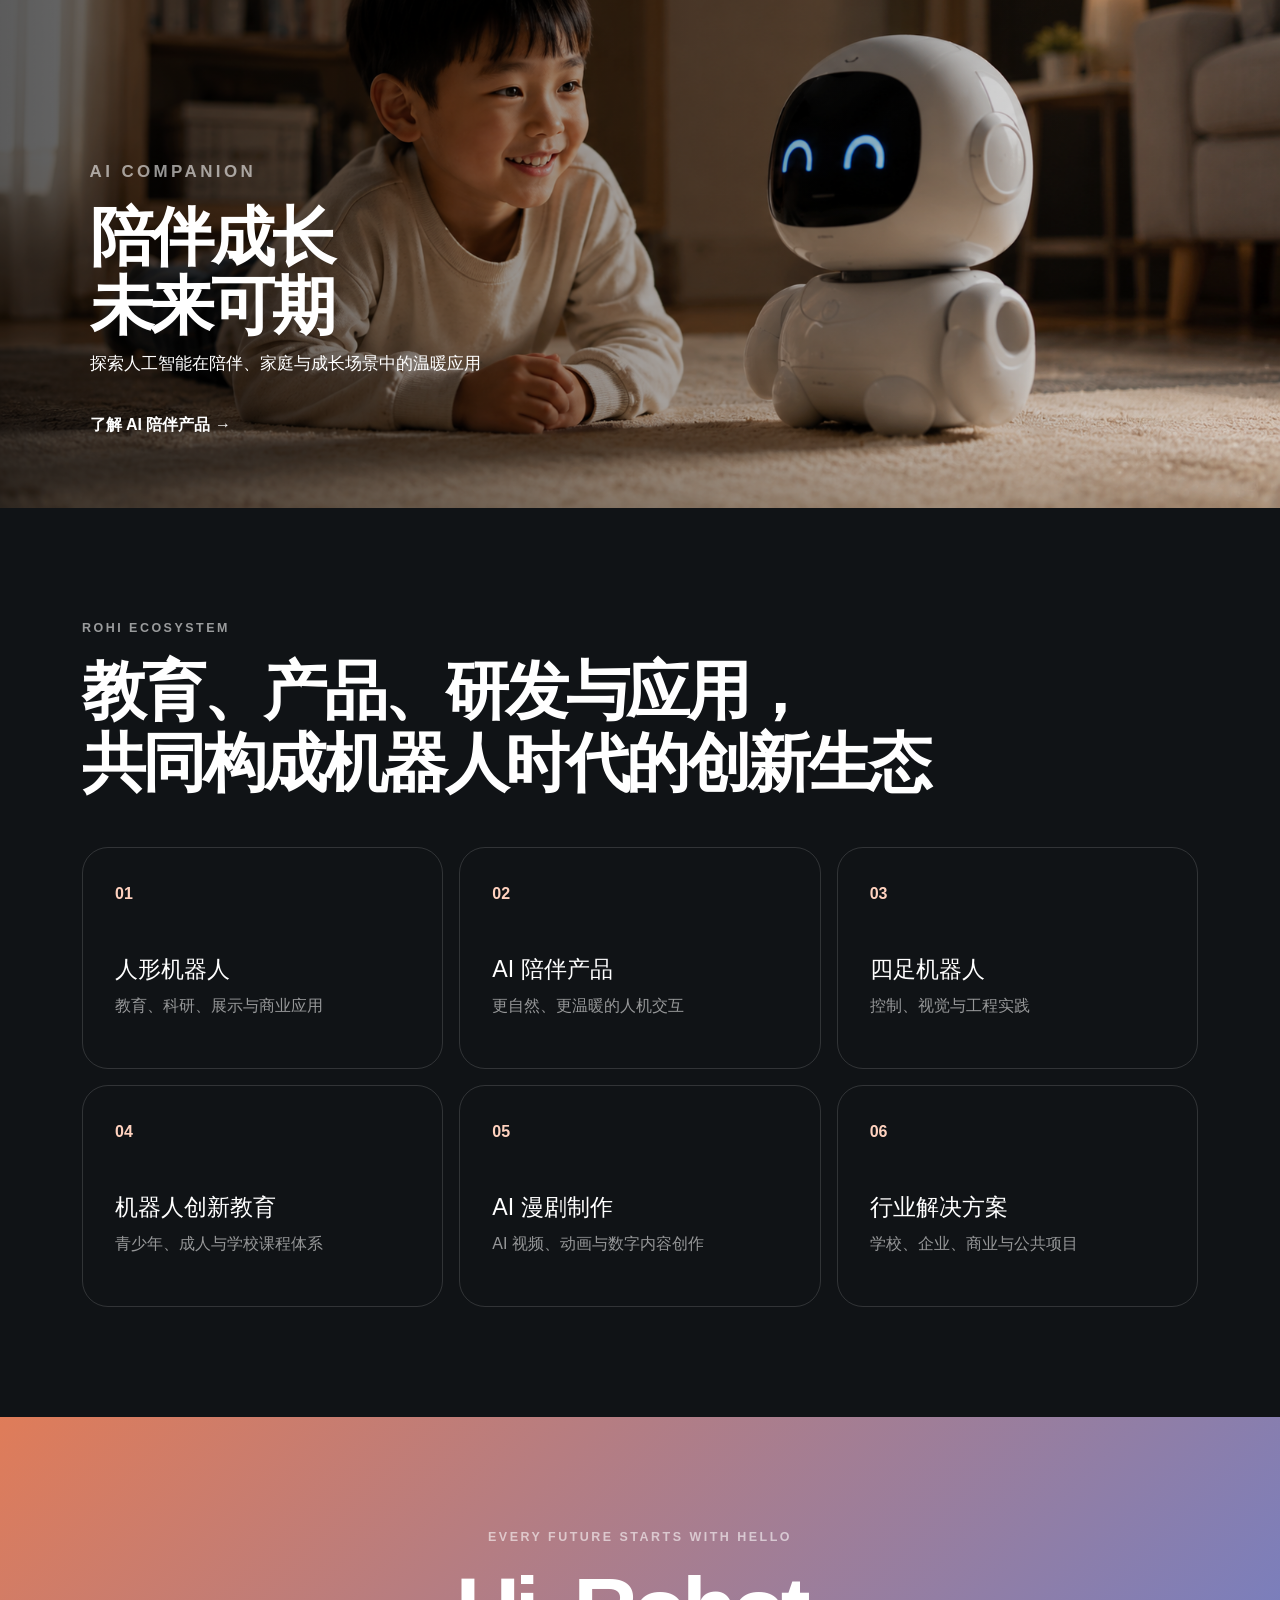
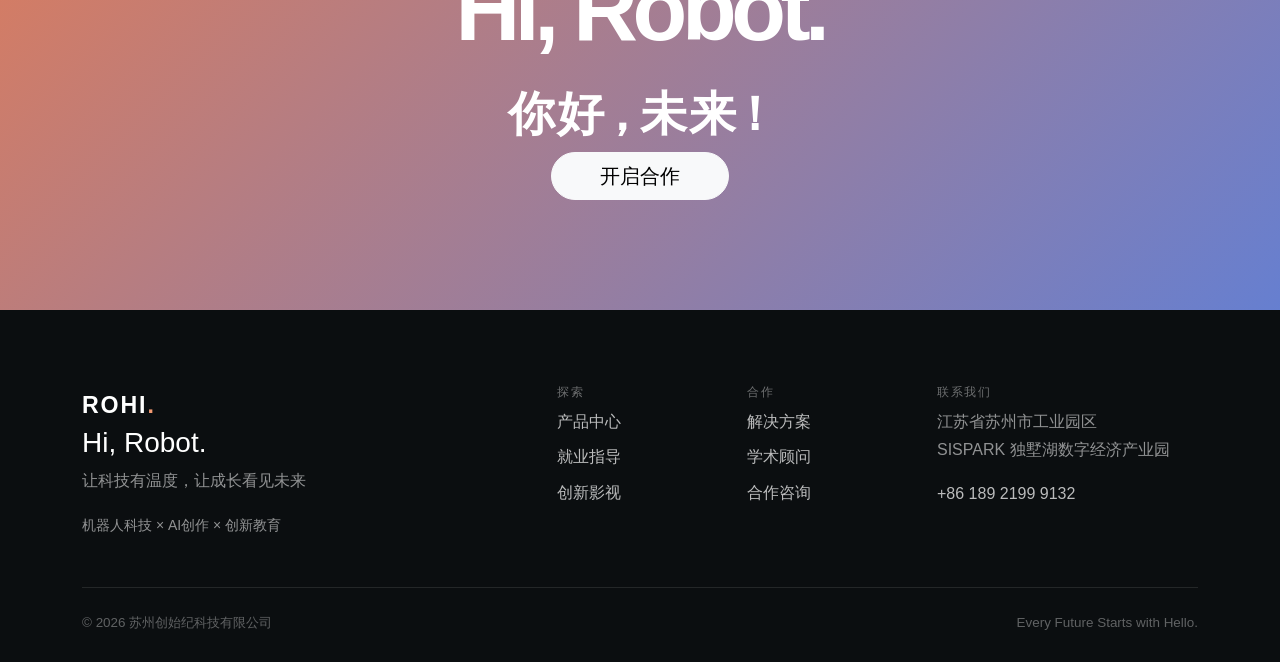
==== commit 892e3be1: "update" ====
--- a/index.html
+++ b/index.html
@@ -84,7 +84,7 @@
         <div class="col-lg-5 d-flex reveal">
           <div class="story-card dark-card">
             <p class="eyebrow light">ROBOTICS EDUCATION</p>
-            <h2> 机器人教育，  <br>不止于编程</h2>
+            <h2> 机器人教育  <br>不止于编程</h2>
             <p>真实机器人、系统课程与创新项目，让学习从屏幕走进真实世界</p>
             <a href="education.html">探索机器人教育 →</a>
           </div>
--- a/styles.css
+++ b/styles.css
@@ -994,4 +994,1467 @@
         padding: 100px 0;
     }
 
-}+}
+
+/* ==========================================
+   ROHI RESPONSIVE OPTIMIZATION
+   Mobile + Tablet
+========================================== */
+
+html,
+body {
+  max-width: 100%;
+  overflow-x: hidden;
+}
+
+img,
+video,
+iframe {
+  max-width: 100%;
+}
+
+@media (max-width: 991px) {
+  .site-nav .container-fluid {
+    padding-left: 24px !important;
+    padding-right: 24px !important;
+  }
+
+  .navbar-collapse {
+    margin-top: 12px;
+    padding: 16px 18px 20px;
+    background: rgba(10, 12, 15, 0.97);
+    border: 1px solid rgba(255, 255, 255, 0.10);
+    border-radius: 20px;
+    box-shadow: 0 20px 50px rgba(0, 0, 0, 0.24);
+  }
+
+  .nav-link {
+    padding: 10px 0 !important;
+    margin-inline: 0;
+  }
+
+  .hero-content {
+    padding-left: 32px !important;
+    padding-right: 32px !important;
+  }
+
+  .hero-title {
+    font-size: clamp(3.4rem, 8vw, 5.6rem);
+  }
+
+  .page-hero {
+    min-height: 68vh;
+    padding: 120px 0 72px;
+  }
+
+  .story-photo {
+    min-height: 440px;
+  }
+
+  .about-feature-copy {
+    left: 6vw;
+    right: 6vw;
+    max-width: 680px;
+  }
+}
+
+@media (max-width: 767px) {
+  body {
+    line-height: 1.65;
+  }
+
+  .site-nav {
+    padding: 7px 0;
+  }
+
+  .site-nav .container-fluid {
+    padding-left: 18px !important;
+    padding-right: 18px !important;
+  }
+
+  .brand {
+    font-size: 1.25rem;
+  }
+
+  .navbar-toggler {
+    padding: 0.42rem 0.58rem;
+  }
+
+  .hero,
+  .page-hero {
+    min-height: 86svh;
+  }
+
+  .hero-home {
+    background-position: 58% center;
+  }
+
+  .hero-content {
+    padding-left: 22px !important;
+    padding-right: 22px !important;
+  }
+
+  .hero-content .row {
+    min-height: 86svh !important;
+    padding-top: 86px;
+    padding-bottom: 74px;
+  }
+
+  .hero-title {
+    margin: 0.75rem 0 1.4rem;
+    font-size: clamp(2.85rem, 13vw, 3.75rem);
+    line-height: 1.02;
+    letter-spacing: -0.055em;
+  }
+
+  .eyebrow {
+    font-size: 0.69rem;
+    letter-spacing: 0.16em;
+  }
+
+  .belief {
+    max-width: 100%;
+    padding-left: 1rem;
+    border-left-width: 2px;
+  }
+
+  .belief p {
+    font-size: 0.92rem;
+  }
+
+  .belief h2 {
+    font-size: clamp(1.05rem, 4.8vw, 1.3rem);
+    line-height: 1.55;
+  }
+
+  .hero-sub {
+    margin-top: 1.45rem;
+    font-size: 0.92rem;
+    letter-spacing: 0.02em;
+  }
+
+  .hero .btn-lg,
+  .cta .btn-lg {
+    padding: 0.72rem 1.3rem;
+    font-size: 0.96rem;
+  }
+
+  .scroll-cue {
+    bottom: 16px;
+    width: 38px;
+    height: 38px;
+  }
+
+  .section-space {
+    padding: 72px 0;
+  }
+
+  .statement {
+    margin-top: 0.9rem;
+    font-size: clamp(2rem, 10vw, 2.75rem);
+    line-height: 1.3;
+    letter-spacing: -0.04em;
+  }
+
+  .section-copy {
+    font-size: 1rem;
+    line-height: 1.85;
+  }
+
+  .image-story,
+  .image-story img {
+    min-height: 58svh;
+    height: 58svh;
+  }
+
+  .image-story img {
+    object-position: center;
+  }
+
+  .image-story-copy {
+    left: 22px;
+    right: 22px;
+    top: auto;
+    bottom: 38px;
+    max-width: none;
+    transform: none;
+  }
+
+  .image-story-copy h2 {
+    font-size: clamp(2.15rem, 10vw, 3rem);
+    line-height: 1.06;
+  }
+
+  .image-story-copy p {
+    font-size: 0.98rem;
+  }
+
+  .split-story .row {
+    gap: 14px;
+  }
+
+  .story-photo {
+    min-height: 280px;
+    height: 56vw;
+    max-height: 380px;
+    border-radius: 24px;
+  }
+
+  .story-card {
+    min-height: 360px;
+    padding: 30px 24px;
+    border-radius: 24px;
+  }
+
+  .story-card h2 {
+    font-size: clamp(2.1rem, 9vw, 2.75rem);
+  }
+
+  .section-heading {
+    margin-bottom: 2rem;
+  }
+
+  .section-heading h2 {
+    font-size: clamp(2.15rem, 10vw, 3rem);
+    line-height: 1.15;
+  }
+
+  .eco-card {
+    padding: 1.55rem;
+    border-radius: 22px;
+  }
+
+  .eco-card h3 {
+    margin-top: 2rem;
+    font-size: 1.3rem;
+  }
+
+  .cta h2 {
+    font-size: clamp(2.9rem, 14vw, 4.3rem);
+  }
+
+  .info-block,
+  .contact-form {
+    padding: 1.45rem;
+    border-radius: 22px;
+  }
+
+  .site-footer {
+    padding: 58px 0 24px;
+  }
+
+  .footer-bottom {
+    margin-top: 2rem;
+    text-align: center;
+    align-items: center;
+  }
+
+  .about-hero,
+  .about-hero-content {
+    min-height: 86svh;
+  }
+
+  .about-hero-image {
+    object-position: 58% center;
+  }
+
+  .about-hero-content {
+    padding-top: 88px;
+    padding-bottom: 52px;
+  }
+
+  .about-hero h1 {
+    font-size: clamp(2.7rem, 12vw, 3.65rem);
+    line-height: 1.08;
+  }
+
+  .about-hero-description {
+    margin-top: 20px;
+    font-size: 1rem;
+    line-height: 1.75;
+  }
+
+  .about-scroll-button {
+    margin-top: 24px;
+    font-size: 0.95rem;
+  }
+
+  .about-story-section,
+  .about-visual-grid-section,
+  .about-difference-section {
+    padding: 76px 0;
+  }
+
+  .about-image-frame {
+    border-radius: 24px;
+  }
+
+  .about-image-frame img {
+    height: 330px;
+  }
+
+  .image-label {
+    left: 16px;
+    bottom: 16px;
+    padding: 9px 13px;
+    font-size: 11px;
+  }
+
+  .about-section-title,
+  .about-heading h2,
+  .about-difference-section h2,
+  .about-ending h2 {
+    font-size: clamp(2.35rem, 10.5vw, 3.35rem);
+    line-height: 1.12;
+  }
+
+  .about-copy {
+    font-size: 1rem;
+    line-height: 1.8;
+  }
+
+  .about-feature-image {
+    height: auto;
+    min-height: 520px;
+  }
+
+  .about-feature-image > img {
+    min-height: 520px;
+  }
+
+  .about-feature-copy {
+    left: 22px;
+    right: 22px;
+    max-width: none;
+  }
+
+  .about-feature-copy h2 {
+    font-size: clamp(2.4rem, 11vw, 3.35rem);
+  }
+
+  .about-feature-copy p {
+    margin-top: 16px;
+    font-size: 1rem;
+    line-height: 1.75;
+  }
+
+  .about-heading {
+    margin-bottom: 36px;
+  }
+
+  .about-visual-grid {
+    gap: 16px;
+  }
+
+  .about-visual-card {
+    min-height: 390px;
+    border-radius: 24px;
+  }
+
+  .about-card-copy {
+    left: 20px;
+    right: 20px;
+    bottom: 20px;
+  }
+
+  .about-card-copy h3 {
+    font-size: 1.6rem;
+  }
+
+  .about-card-copy p {
+    font-size: 0.95rem;
+    line-height: 1.65;
+  }
+
+  .about-difference-text {
+    font-size: clamp(2rem, 9vw, 2.75rem);
+  }
+
+  .about-strength-grid {
+    margin-top: 48px;
+  }
+
+  .about-strength {
+    min-height: 190px;
+    padding: 24px;
+  }
+
+  .about-strength h3 {
+    margin-top: 48px;
+  }
+
+  .about-ending {
+    padding: 82px 0;
+  }
+
+  .about-ending > .container > p:not(.about-kicker) {
+    font-size: 1.08rem;
+  }
+}
+
+@media (max-width: 420px) {
+  .hero-content {
+    padding-left: 18px !important;
+    padding-right: 18px !important;
+  }
+
+  .hero-title {
+    font-size: 2.7rem;
+  }
+
+  .belief h2 {
+    font-size: 1rem;
+  }
+
+  .hero .d-flex.gap-3 {
+    gap: 10px !important;
+  }
+
+  .hero .btn-lg {
+    padding-left: 1.05rem;
+    padding-right: 1.05rem;
+    font-size: 0.9rem;
+  }
+
+  .statement,
+  .section-heading h2 {
+    font-size: 2.05rem;
+  }
+
+  .image-story-copy h2 {
+    font-size: 2.15rem;
+  }
+
+  .about-image-frame img {
+    height: 290px;
+  }
+
+  .about-visual-card {
+    min-height: 350px;
+  }
+}
+
+@media (prefers-reduced-motion: reduce) {
+  html {
+    scroll-behavior: auto;
+  }
+
+  *,
+  *::before,
+  *::after {
+    animation-duration: 0.01ms !important;
+    animation-iteration-count: 1 !important;
+    transition-duration: 0.01ms !important;
+  }
+}/* ==========================================
+   INNOVATION — AI FILM
+   完整页面样式
+========================================== */
+
+.innovation-main {
+  --inno-bg: #06080b;
+  --inno-panel: #0d1117;
+  --inno-white: #f6f7f8;
+  --inno-muted: rgba(246, 247, 248, 0.6);
+  --inno-line: rgba(255, 255, 255, 0.13);
+  --inno-orange: #ff845c;
+  --inno-violet: #768bff;
+
+  overflow: hidden;
+  color: var(--inno-white);
+  background: var(--inno-bg);
+}
+
+
+/* ==========================================
+   通用标题
+========================================== */
+
+.innovation-kicker,
+.innovation-section-index {
+  margin-bottom: 22px;
+  color: rgba(255, 255, 255, 0.48);
+  font-size: 0.73rem;
+  font-weight: 800;
+  letter-spacing: 0.24em;
+  text-transform: uppercase;
+}
+
+
+/* ==========================================
+   第一屏：背景视频
+========================================== */
+
+.innovation-hero {
+  min-height: 100svh;
+  position: relative;
+  overflow: hidden;
+  color: var(--inno-white);
+  background: #05070a;
+}
+
+.innovation-hero-video {
+  width: 100%;
+  height: 100%;
+  position: absolute;
+  inset: 0;
+  display: block;
+  object-fit: cover;
+  object-position: center;
+  filter:
+    saturate(0.82)
+    contrast(1.12)
+    brightness(0.72);
+  transform: scale(1.01);
+}
+
+.innovation-hero-shade {
+  position: absolute;
+  inset: 0;
+  background:
+    linear-gradient(
+      180deg,
+      rgba(3, 5, 8, 0.72) 0%,
+      rgba(3, 5, 8, 0.12) 38%,
+      rgba(3, 5, 8, 0.9) 100%
+    ),
+    linear-gradient(
+      90deg,
+      rgba(3, 5, 8, 0.64) 0%,
+      rgba(3, 5, 8, 0.08) 70%
+    );
+}
+
+.innovation-hero-grid {
+  position: absolute;
+  inset: 0;
+  opacity: 0.12;
+  background-image:
+    linear-gradient(
+      rgba(255, 255, 255, 0.12) 1px,
+      transparent 1px
+    ),
+    linear-gradient(
+      90deg,
+      rgba(255, 255, 255, 0.12) 1px,
+      transparent 1px
+    );
+  background-size: 84px 84px;
+}
+
+.innovation-hero-content {
+  position: relative;
+  z-index: 2;
+}
+
+.innovation-hero-content > .row {
+  min-height: 100svh;
+  padding-top: 150px;
+  padding-bottom: 72px;
+}
+
+.innovation-hero h1 {
+  max-width: 1150px;
+  margin: 0;
+  font-size: clamp(4.5rem, 9.4vw, 9.5rem);
+  font-weight: 900;
+  line-height: 0.88;
+  letter-spacing: -0.07em;
+}
+
+.innovation-hero h1 span {
+  color: transparent;
+  background: linear-gradient(
+    100deg,
+    #ffffff 0%,
+    #dddfff 40%,
+    #ff9c79 100%
+  );
+  background-clip: text;
+  -webkit-background-clip: text;
+}
+
+.innovation-hero-bottom {
+  margin-top: clamp(2.5rem, 7vh, 5.5rem);
+}
+
+.innovation-hero-copy {
+  max-width: 760px;
+  margin: 0;
+  padding-left: 1.4rem;
+  border-left: 2px solid var(--inno-orange);
+  color: rgba(255, 255, 255, 0.74);
+  font-size: clamp(1rem, 1.4vw, 1.18rem);
+  line-height: 1.9;
+}
+
+.innovation-hero-actions {
+  display: flex;
+  justify-content: flex-end;
+  align-items: center;
+  flex-wrap: wrap;
+  gap: 26px;
+}
+
+
+/* ==========================================
+   按钮
+========================================== */
+
+.innovation-primary-button {
+  min-width: 205px;
+  min-height: 58px;
+  display: inline-flex;
+  justify-content: space-between;
+  align-items: center;
+  gap: 28px;
+  padding: 0 24px;
+  color: #ffffff;
+  background: rgba(8, 10, 14, 0.35);
+  border: 1px solid rgba(255, 255, 255, 0.24);
+  border-radius: 100px;
+  backdrop-filter: blur(16px);
+  -webkit-backdrop-filter: blur(16px);
+  font-size: 0.92rem;
+  font-weight: 700;
+  transition:
+    color 0.3s ease,
+    background 0.3s ease,
+    border-color 0.3s ease,
+    transform 0.3s ease;
+}
+
+.innovation-primary-button span {
+  font-size: 1.2rem;
+}
+
+.innovation-primary-button:hover {
+  color: #090b0e;
+  background: #ffffff;
+  border-color: #ffffff;
+  transform: translateY(-2px);
+}
+
+.innovation-text-link {
+  display: inline-flex;
+  align-items: center;
+  gap: 10px;
+  color: rgba(255, 255, 255, 0.75);
+  font-size: 0.92rem;
+  font-weight: 700;
+  transition:
+    color 0.3s ease,
+    transform 0.3s ease;
+}
+
+.innovation-text-link:hover {
+  color: #ffffff;
+  transform: translateX(3px);
+}
+
+
+/* ==========================================
+   向下滚动提示
+========================================== */
+
+.innovation-scroll-indicator {
+  width: 26px;
+  height: 44px;
+  position: absolute;
+  right: 4vw;
+  bottom: 38px;
+  z-index: 3;
+  display: flex;
+  justify-content: center;
+  border: 1px solid rgba(255, 255, 255, 0.34);
+  border-radius: 20px;
+}
+
+.innovation-scroll-indicator span {
+  width: 3px;
+  height: 8px;
+  margin-top: 9px;
+  background: #ffffff;
+  border-radius: 10px;
+  animation: innovation-scroll 1.9s infinite ease-in-out;
+}
+
+@keyframes innovation-scroll {
+  0%,
+  100% {
+    opacity: 0.3;
+    transform: translateY(0);
+  }
+
+  50% {
+    opacity: 1;
+    transform: translateY(14px);
+  }
+}
+
+
+/* ==========================================
+   第二屏：专业定位
+========================================== */
+
+.innovation-intro {
+  position: relative;
+  padding: 150px 0;
+  color: var(--inno-white);
+  background:
+    radial-gradient(
+      circle at 78% 45%,
+      rgba(87, 106, 255, 0.1),
+      transparent 28%
+    ),
+    var(--inno-bg);
+}
+
+.innovation-intro::before {
+  content: "";
+  position: absolute;
+  top: 0;
+  right: 6vw;
+  left: 6vw;
+  height: 1px;
+  background: var(--inno-line);
+}
+
+.innovation-display-title {
+  max-width: 950px;
+  margin: 0;
+  font-size: clamp(3.3rem, 7vw, 7.2rem);
+  font-weight: 900;
+  line-height: 1.02;
+  letter-spacing: -0.065em;
+}
+
+.innovation-intro-copy {
+  margin-top: 60px;
+}
+
+.innovation-intro-copy p {
+  max-width: 650px;
+  margin: 0;
+  color: var(--inno-muted);
+  font-size: 1.08rem;
+  line-height: 2;
+}
+
+.innovation-stat {
+  padding: 26px 0 0 26px;
+  border-top: 1px solid var(--inno-line);
+  border-left: 1px solid var(--inno-line);
+}
+
+.innovation-stat strong,
+.innovation-stat span {
+  display: block;
+}
+
+.innovation-stat strong {
+  margin-bottom: 7px;
+  color: var(--inno-orange);
+  font-size: 1.32rem;
+  letter-spacing: 0.06em;
+}
+
+.innovation-stat span {
+  color: var(--inno-muted);
+  font-size: 0.92rem;
+}
+
+
+/* ==========================================
+   第三屏：四类影视服务
+========================================== */
+
+.innovation-services {
+  padding: 140px 0;
+  color: var(--inno-white);
+  background: #0b0e13;
+}
+
+.innovation-section-heading {
+  max-width: 900px;
+  margin-bottom: 65px;
+}
+
+.innovation-section-heading h2 {
+  margin: 0 0 24px;
+  font-size: clamp(3.2rem, 6.5vw, 6.5rem);
+  font-weight: 900;
+  line-height: 1;
+  letter-spacing: -0.06em;
+}
+
+.innovation-section-heading > p:last-child {
+  max-width: 650px;
+  margin: 0;
+  color: var(--inno-muted);
+  font-size: 1.05rem;
+  line-height: 1.85;
+}
+
+.innovation-service-grid {
+  display: grid;
+  grid-template-columns: repeat(2, 1fr);
+  gap: 18px;
+}
+
+.innovation-service-card {
+  min-height: 420px;
+  position: relative;
+  overflow: hidden;
+  padding: 32px;
+  color: #ffffff;
+  background: linear-gradient(
+    145deg,
+    rgba(255, 255, 255, 0.065),
+    rgba(255, 255, 255, 0.018)
+  );
+  border: 1px solid var(--inno-line);
+  border-radius: 30px;
+  isolation: isolate;
+  transition:
+    transform 0.45s ease,
+    border-color 0.45s ease;
+}
+
+.innovation-service-card-wide {
+  min-height: 500px;
+}
+
+.innovation-service-card:hover {
+  border-color: rgba(255, 255, 255, 0.3);
+  transform: translateY(-7px);
+}
+
+
+/* 卡片图片 */
+
+.innovation-card-image {
+  width: 100%;
+  height: 100%;
+  position: absolute;
+  inset: 0;
+  z-index: -3;
+  display: block;
+  object-fit: cover;
+  object-position: center;
+  pointer-events: none;
+  filter:
+    saturate(0.88)
+    contrast(1.06)
+    brightness(0.88);
+  transition:
+    transform 0.7s ease,
+    filter 0.7s ease;
+}
+
+
+/* 图片遮罩 */
+
+.innovation-service-card:has(.innovation-card-image)::before {
+  content: "";
+  position: absolute;
+  inset: 0;
+  z-index: -2;
+  pointer-events: none;
+  background: linear-gradient(
+    180deg,
+    rgba(5, 7, 10, 0.1) 0%,
+    rgba(5, 7, 10, 0.34) 42%,
+    rgba(5, 7, 10, 0.96) 100%
+  );
+}
+
+.innovation-service-card:hover .innovation-card-image {
+  filter:
+    saturate(1)
+    contrast(1.08)
+    brightness(0.94);
+  transform: scale(1.06);
+}
+
+
+/* 卡片光效 */
+
+.innovation-card-glow {
+  width: 360px;
+  height: 360px;
+  position: absolute;
+  top: -160px;
+  right: -150px;
+  z-index: -1;
+  opacity: 0.35;
+  background: var(--inno-violet);
+  border-radius: 50%;
+  filter: blur(100px);
+  transition:
+    opacity 0.45s ease,
+    transform 0.6s ease;
+}
+
+.innovation-service-card:nth-child(2) .innovation-card-glow,
+.innovation-service-card:nth-child(3) .innovation-card-glow {
+  background: var(--inno-orange);
+}
+
+.innovation-service-card:hover .innovation-card-glow {
+  opacity: 0.6;
+  transform: translate(-25px, 30px);
+}
+
+.innovation-card-number {
+  position: relative;
+  z-index: 3;
+  color: rgba(255, 255, 255, 0.45);
+  font-size: 0.76rem;
+  font-weight: 800;
+  letter-spacing: 0.14em;
+}
+
+.innovation-card-content {
+  max-width: 580px;
+  position: absolute;
+  right: 32px;
+  bottom: 34px;
+  left: 32px;
+  z-index: 3;
+}
+
+.innovation-card-content > p {
+  margin-bottom: 11px;
+  color: var(--inno-orange);
+  font-size: 0.7rem;
+  font-weight: 800;
+  letter-spacing: 0.2em;
+}
+
+.innovation-card-content h3 {
+  margin-bottom: 18px;
+  font-size: clamp(2.3rem, 4vw, 4.2rem);
+  font-weight: 850;
+  line-height: 1;
+  letter-spacing: -0.05em;
+}
+
+.innovation-card-content span {
+  max-width: 520px;
+  display: block;
+  color: var(--inno-muted);
+  line-height: 1.85;
+}
+
+
+/* ==========================================
+   第四屏：图片作品展示
+========================================== */
+
+.innovation-showcase {
+  padding: 150px 0;
+  color: var(--inno-white);
+  background:
+    radial-gradient(
+      circle at 15% 15%,
+      rgba(255, 132, 92, 0.08),
+      transparent 27%
+    ),
+    var(--inno-bg);
+}
+
+.innovation-showcase-heading {
+  margin-bottom: 65px;
+}
+
+.innovation-showcase-heading h2 {
+  margin: 0;
+  font-size: clamp(3.2rem, 6.5vw, 6.7rem);
+  font-weight: 900;
+  line-height: 0.98;
+  letter-spacing: -0.06em;
+}
+
+.innovation-showcase-heading .col-lg-5 > p {
+  margin: 0;
+  color: var(--inno-muted);
+  font-size: 1.04rem;
+  line-height: 1.95;
+}
+
+.innovation-film-frame {
+  overflow: hidden;
+  padding: 10px;
+  background: rgba(255, 255, 255, 0.035);
+  border: 1px solid var(--inno-line);
+  border-radius: 34px;
+  box-shadow: 0 45px 100px rgba(0, 0, 0, 0.38);
+}
+
+.innovation-showcase-image {
+  width: 100%;
+  height: min(72vh, 760px);
+  display: block;
+  object-fit: cover;
+  object-position: center;
+  border-radius: 25px;
+  transition:
+    transform 0.8s ease,
+    filter 0.8s ease;
+}
+
+.innovation-image-frame:hover .innovation-showcase-image {
+  filter: saturate(1.05) contrast(1.03);
+  transform: scale(1.015);
+}
+
+.innovation-film-meta {
+  display: flex;
+  justify-content: space-between;
+  gap: 30px;
+  padding: 22px 18px 14px;
+}
+
+.innovation-film-meta > div:last-child {
+  text-align: right;
+}
+
+.innovation-film-meta span,
+.innovation-film-meta strong {
+  display: block;
+}
+
+.innovation-film-meta span {
+  margin-bottom: 4px;
+  color: rgba(255, 255, 255, 0.35);
+  font-size: 0.62rem;
+  font-weight: 800;
+  letter-spacing: 0.18em;
+}
+
+.innovation-film-meta strong {
+  color: rgba(255, 255, 255, 0.8);
+  font-size: 0.88rem;
+}
+
+
+/* ==========================================
+   第五屏：制作流程
+========================================== */
+
+.innovation-process {
+  padding: 145px 0;
+  color: var(--inno-white);
+  background: #0b0e13;
+}
+
+.innovation-process-intro {
+  position: sticky;
+  top: 130px;
+}
+
+.innovation-process-intro h2 {
+  margin: 0 0 28px;
+  font-size: clamp(3rem, 5.2vw, 5.3rem);
+  font-weight: 900;
+  line-height: 1;
+  letter-spacing: -0.06em;
+}
+
+.innovation-process-intro > p:last-child {
+  max-width: 480px;
+  color: var(--inno-muted);
+  line-height: 1.95;
+}
+
+.innovation-process-list {
+  margin: 0;
+  padding: 0;
+  list-style: none;
+  border-top: 1px solid var(--inno-line);
+}
+
+.innovation-process-list li {
+  display: grid;
+  grid-template-columns: 62px 1fr;
+  gap: 25px;
+  padding: 34px 4px;
+  border-bottom: 1px solid var(--inno-line);
+  transition:
+    background 0.35s ease,
+    padding 0.35s ease;
+}
+
+.innovation-process-list li:hover {
+  padding-right: 22px;
+  padding-left: 22px;
+  background: rgba(255, 255, 255, 0.035);
+}
+
+.innovation-process-list li > span {
+  padding-top: 4px;
+  color: var(--inno-orange);
+  font-size: 0.73rem;
+  font-weight: 800;
+}
+
+.innovation-process-list h3 {
+  margin: 0 0 9px;
+  font-size: clamp(1.45rem, 2.4vw, 2rem);
+  font-weight: 750;
+}
+
+.innovation-process-list p {
+  margin: 0;
+  color: var(--inno-muted);
+}
+
+
+/* ==========================================
+   第六屏：合作区域
+========================================== */
+
+.innovation-cta {
+  min-height: 76vh;
+  position: relative;
+  overflow: hidden;
+  display: flex;
+  align-items: center;
+  padding: 130px 0;
+  color: #ffffff;
+  background: linear-gradient(
+    135deg,
+    #111626 0%,
+    #2d3155 46%,
+    #a65742 100%
+  );
+}
+
+.innovation-cta::before {
+  content: "";
+  position: absolute;
+  inset: 0;
+  opacity: 0.18;
+  background-image:
+    linear-gradient(
+      rgba(255, 255, 255, 0.15) 1px,
+      transparent 1px
+    ),
+    linear-gradient(
+      90deg,
+      rgba(255, 255, 255, 0.15) 1px,
+      transparent 1px
+    );
+  background-size: 86px 86px;
+}
+
+.innovation-cta-orb {
+  width: 55vw;
+  height: 55vw;
+  position: absolute;
+  top: -23vw;
+  right: -12vw;
+  opacity: 0.5;
+  background: #8898ff;
+  border-radius: 50%;
+  filter: blur(100px);
+}
+
+.innovation-cta .container {
+  z-index: 2;
+}
+
+.innovation-cta h2 {
+  max-width: 1200px;
+  margin: 0;
+  font-size: clamp(3.5rem, 7.7vw, 8rem);
+  font-weight: 900;
+  line-height: 0.98;
+  letter-spacing: -0.065em;
+}
+
+.innovation-cta-footer {
+  display: flex;
+  justify-content: space-between;
+  align-items: flex-end;
+  gap: 40px;
+  margin-top: 70px;
+}
+
+.innovation-cta-footer p {
+  max-width: 610px;
+  margin: 0;
+  color: rgba(255, 255, 255, 0.72);
+  font-size: 1.05rem;
+  line-height: 1.9;
+}
+
+.innovation-primary-button-light {
+  flex: 0 0 auto;
+  color: #11141a;
+  background: #ffffff;
+  border-color: #ffffff;
+}
+
+.innovation-primary-button-light:hover {
+  color: #ffffff;
+  background: #11141a;
+  border-color: #11141a;
+}
+
+
+/* ==========================================
+   平板
+========================================== */
+
+@media (max-width: 991px) {
+  .innovation-hero h1 {
+    font-size: clamp(4.2rem, 12vw, 7rem);
+  }
+
+  .innovation-hero-actions {
+    justify-content: flex-start;
+  }
+
+  .innovation-intro,
+  .innovation-services,
+  .innovation-showcase,
+  .innovation-process {
+    padding: 110px 0;
+  }
+
+  .innovation-service-card,
+  .innovation-service-card-wide {
+    min-height: 420px;
+  }
+
+  .innovation-process-intro {
+    position: static;
+    margin-bottom: 30px;
+  }
+}
+
+
+/* ==========================================
+   手机
+========================================== */
+
+@media (max-width: 767px) {
+  .innovation-hero {
+    min-height: 100svh;
+  }
+
+  .innovation-hero-video {
+    object-position: center;
+  }
+
+  .innovation-hero-shade {
+    background: linear-gradient(
+      180deg,
+      rgba(3, 5, 8, 0.6) 0%,
+      rgba(3, 5, 8, 0.26) 30%,
+      rgba(3, 5, 8, 0.94) 100%
+    );
+  }
+
+  .innovation-hero-grid {
+    background-size: 48px 48px;
+  }
+
+  .innovation-hero-content > .row {
+    min-height: 100svh;
+    padding-top: 110px;
+    padding-bottom: 50px;
+  }
+
+  .innovation-kicker,
+  .innovation-section-index {
+    margin-bottom: 16px;
+    font-size: 0.64rem;
+    letter-spacing: 0.19em;
+  }
+
+  .innovation-hero h1 {
+    font-size: clamp(3.5rem, 17vw, 5rem);
+    line-height: 0.94;
+  }
+
+  .innovation-hero-bottom {
+    margin-top: 2.5rem;
+  }
+
+  .innovation-hero-copy {
+    padding-left: 1rem;
+    font-size: 0.94rem;
+    line-height: 1.75;
+  }
+
+  .innovation-hero-actions {
+    justify-content: flex-start;
+    gap: 18px;
+  }
+
+  .innovation-primary-button {
+    min-width: 190px;
+    min-height: 54px;
+  }
+
+  .innovation-scroll-indicator {
+    display: none;
+  }
+
+  .innovation-intro,
+  .innovation-services,
+  .innovation-showcase,
+  .innovation-process {
+    padding: 82px 0;
+  }
+
+  .innovation-display-title,
+  .innovation-section-heading h2,
+  .innovation-showcase-heading h2,
+  .innovation-process-intro h2 {
+    font-size: clamp(2.7rem, 12vw, 3.7rem);
+    line-height: 1.04;
+    letter-spacing: -0.055em;
+  }
+
+  .innovation-intro-copy {
+    margin-top: 38px;
+  }
+
+  .innovation-intro-copy p {
+    font-size: 0.98rem;
+    line-height: 1.8;
+  }
+
+  .innovation-stat {
+    padding: 20px 0 0 18px;
+  }
+
+  .innovation-section-heading {
+    margin-bottom: 38px;
+  }
+
+  .innovation-service-grid {
+    grid-template-columns: 1fr;
+    gap: 14px;
+  }
+
+  .innovation-service-card,
+  .innovation-service-card-wide {
+    min-height: 360px;
+    padding: 24px;
+    border-radius: 24px;
+  }
+
+  .innovation-card-content {
+    right: 24px;
+    bottom: 25px;
+    left: 24px;
+  }
+
+  .innovation-card-content h3 {
+    font-size: 2.45rem;
+  }
+
+  .innovation-card-content span {
+    font-size: 0.94rem;
+    line-height: 1.72;
+  }
+
+  .innovation-showcase-heading {
+    margin-bottom: 38px;
+  }
+
+  .innovation-film-frame {
+    padding: 6px;
+    border-radius: 24px;
+  }
+
+  .innovation-showcase-image {
+    height: 65svh;
+    min-height: 430px;
+    border-radius: 19px;
+  }
+
+  .innovation-film-meta {
+    gap: 18px;
+    padding: 17px 12px 10px;
+  }
+
+  .innovation-film-meta strong {
+    font-size: 0.76rem;
+  }
+
+  .innovation-process-list li {
+    grid-template-columns: 42px 1fr;
+    gap: 14px;
+    padding: 27px 0;
+  }
+
+  .innovation-process-list li:hover {
+    padding-right: 12px;
+    padding-left: 12px;
+  }
+
+  .innovation-process-list h3 {
+    font-size: 1.35rem;
+  }
+
+  .innovation-process-list p {
+    font-size: 0.92rem;
+    line-height: 1.7;
+  }
+
+  .innovation-cta {
+    min-height: 72svh;
+    padding: 90px 0;
+  }
+
+  .innovation-cta h2 {
+    font-size: clamp(3rem, 13vw, 4.2rem);
+    line-height: 1.02;
+  }
+
+  .innovation-cta-footer {
+    align-items: flex-start;
+    flex-direction: column;
+    margin-top: 42px;
+  }
+
+  .innovation-cta-footer p {
+    font-size: 0.96rem;
+    line-height: 1.75;
+  }
+}
+
+
+/* ==========================================
+   小屏手机
+========================================== */
+
+@media (max-width: 420px) {
+  .innovation-hero h1 {
+    font-size: 3.45rem;
+  }
+
+  .innovation-hero-actions {
+    align-items: flex-start;
+    flex-direction: column;
+  }
+
+  .innovation-display-title,
+  .innovation-section-heading h2,
+  .innovation-showcase-heading h2,
+  .innovation-process-intro h2 {
+    font-size: 2.65rem;
+  }
+
+  .innovation-card-content h3 {
+    font-size: 2.2rem;
+  }
+
+ 
+
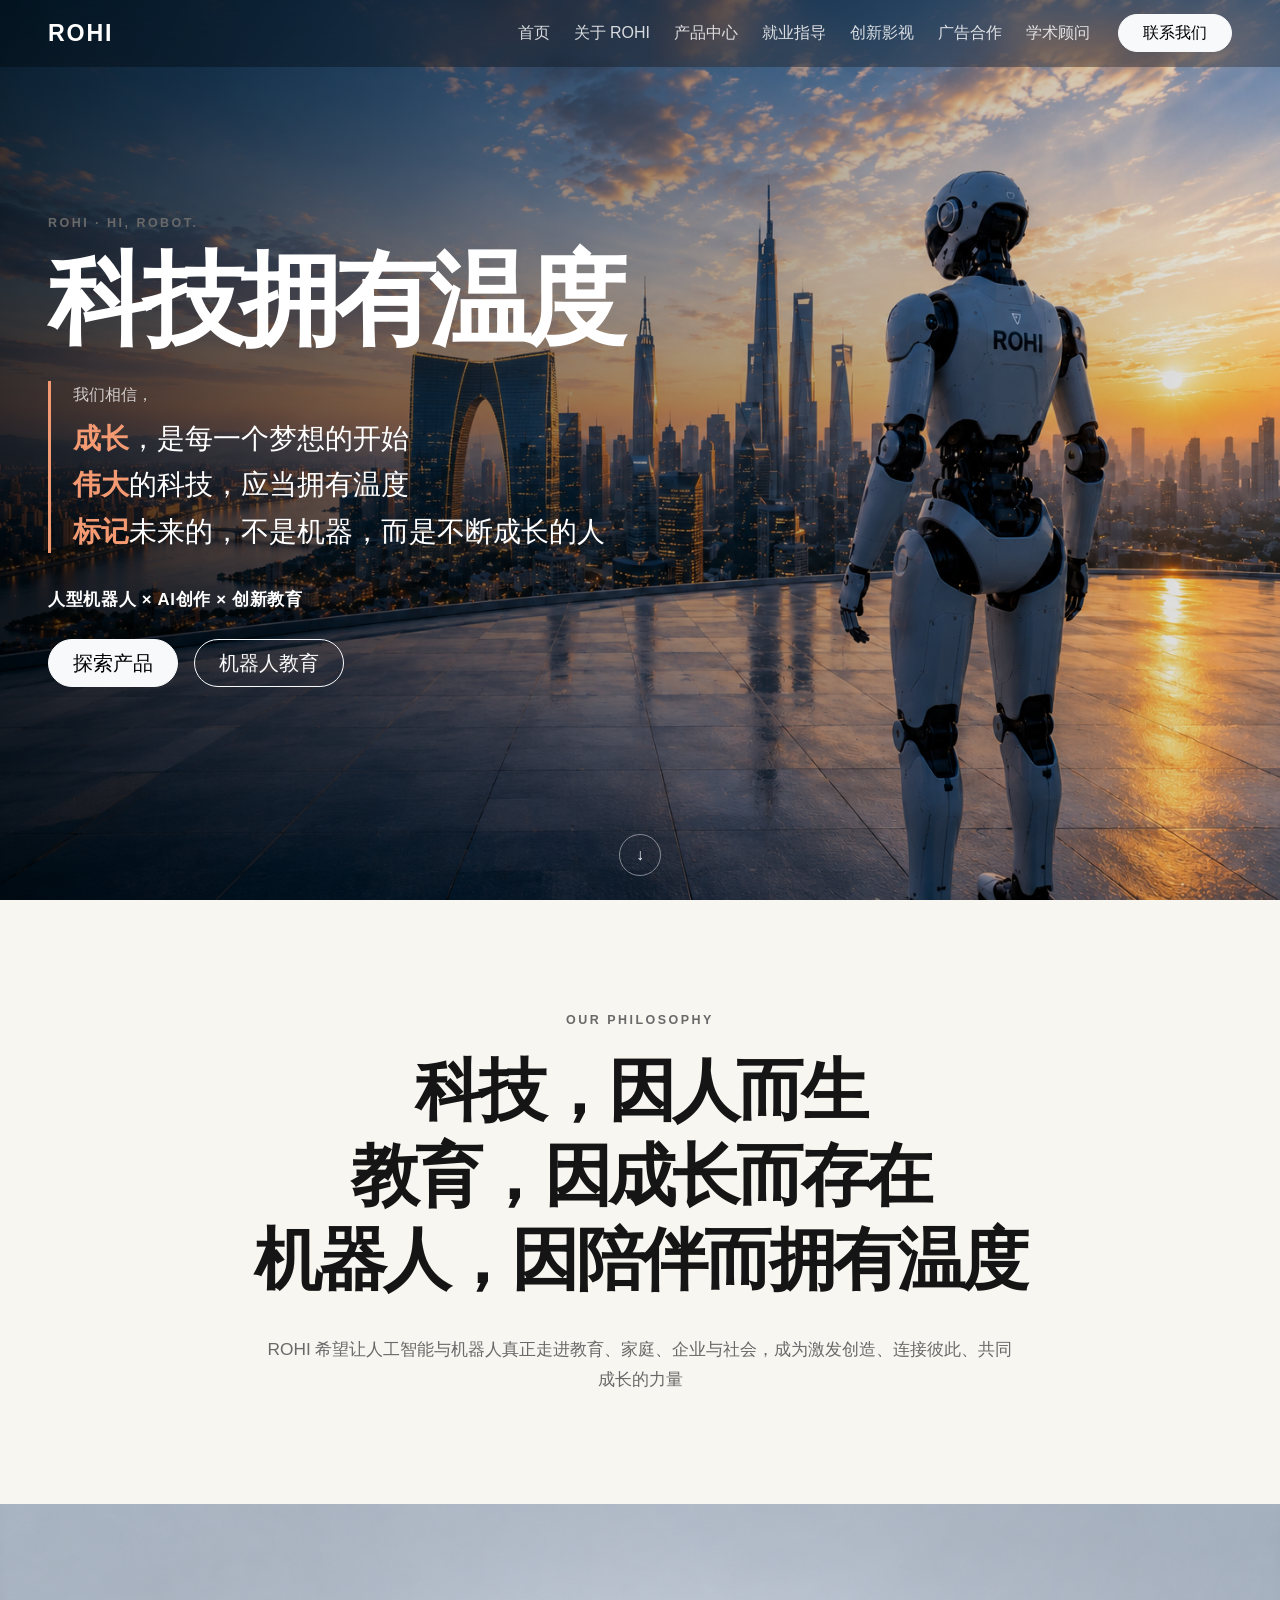
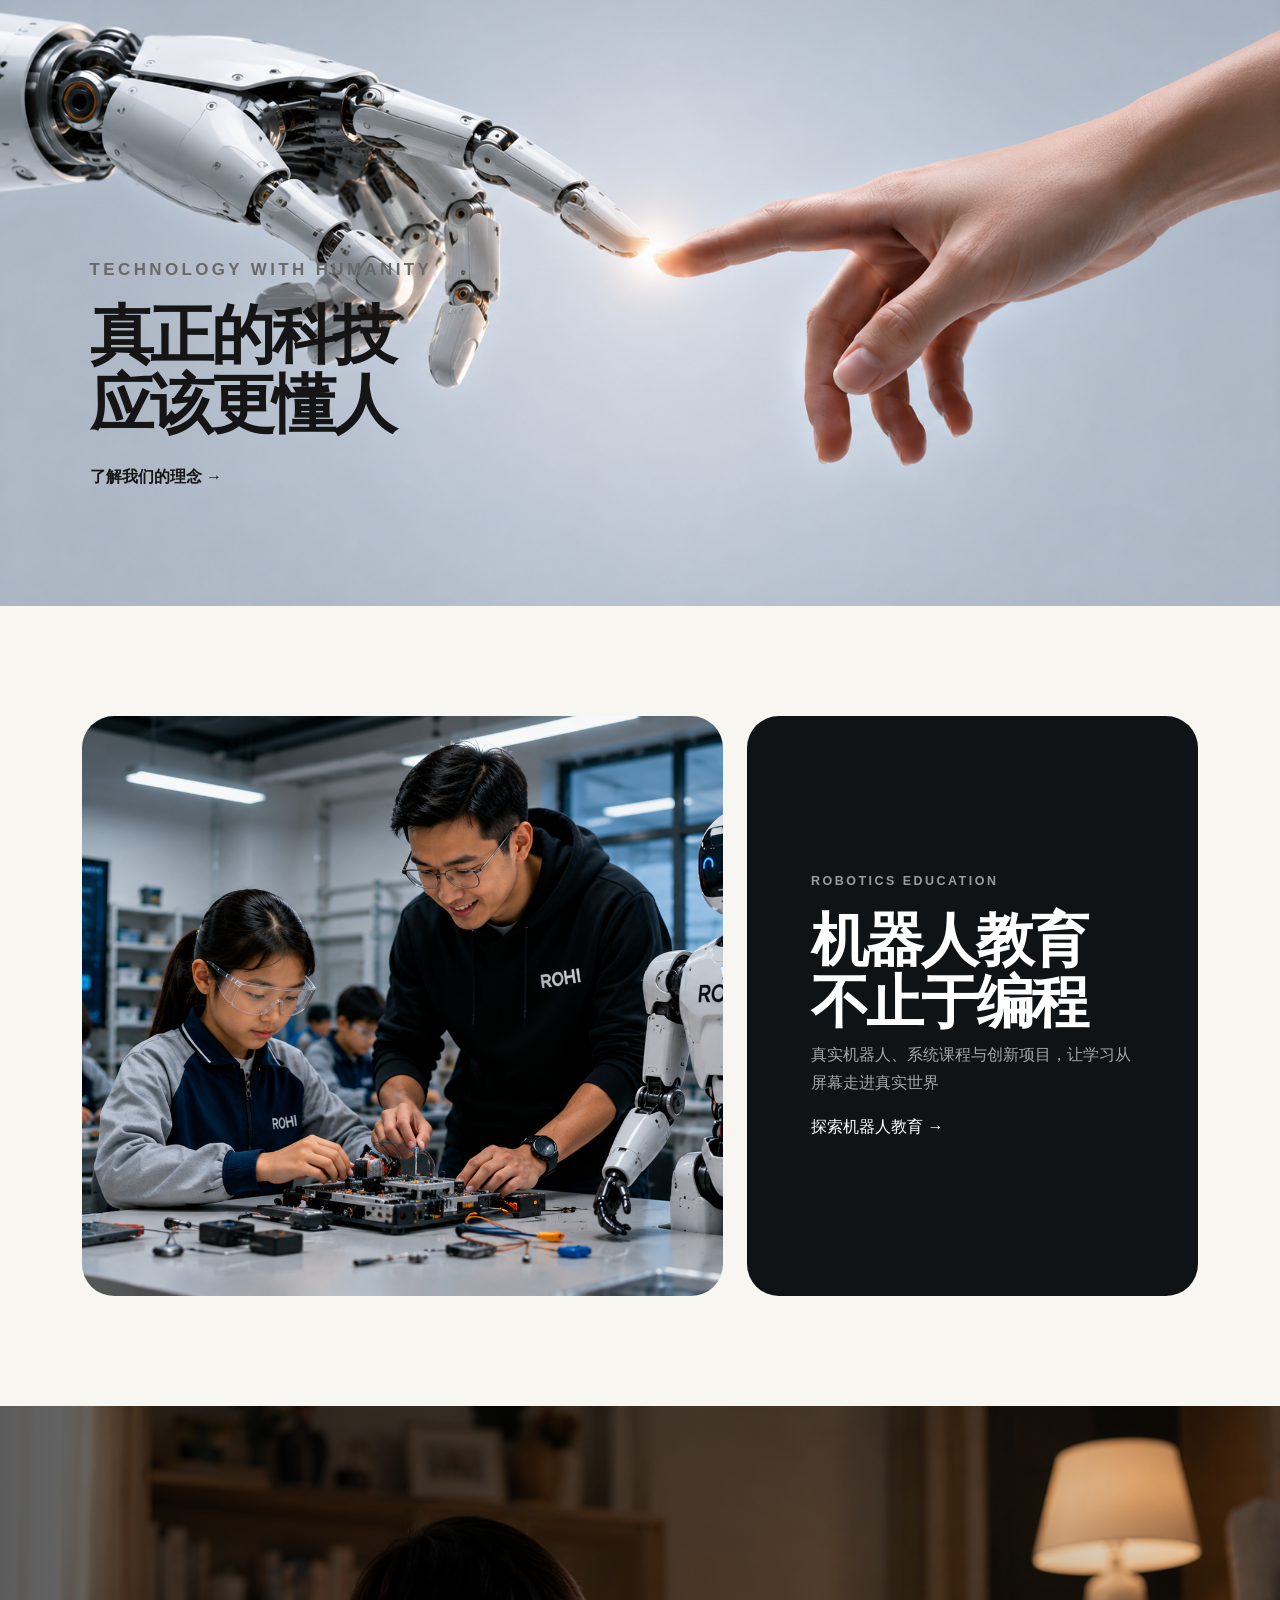
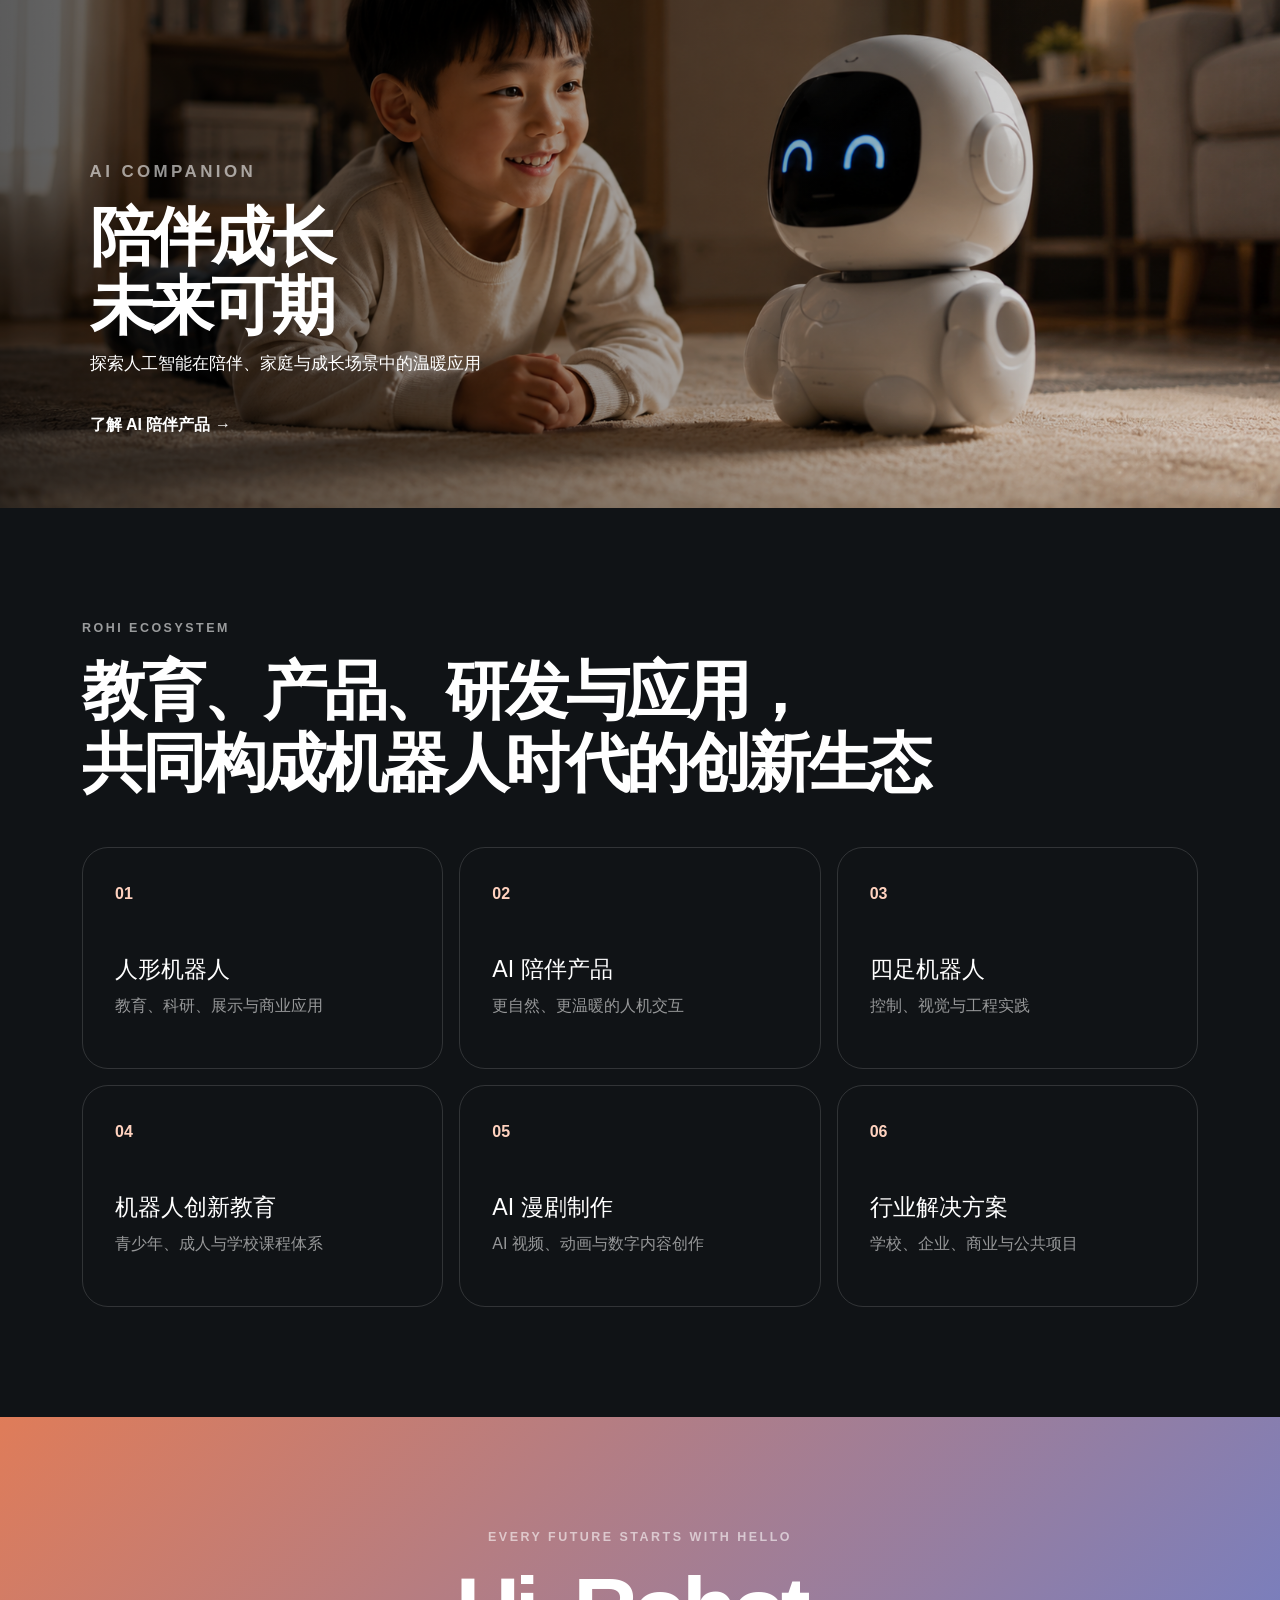
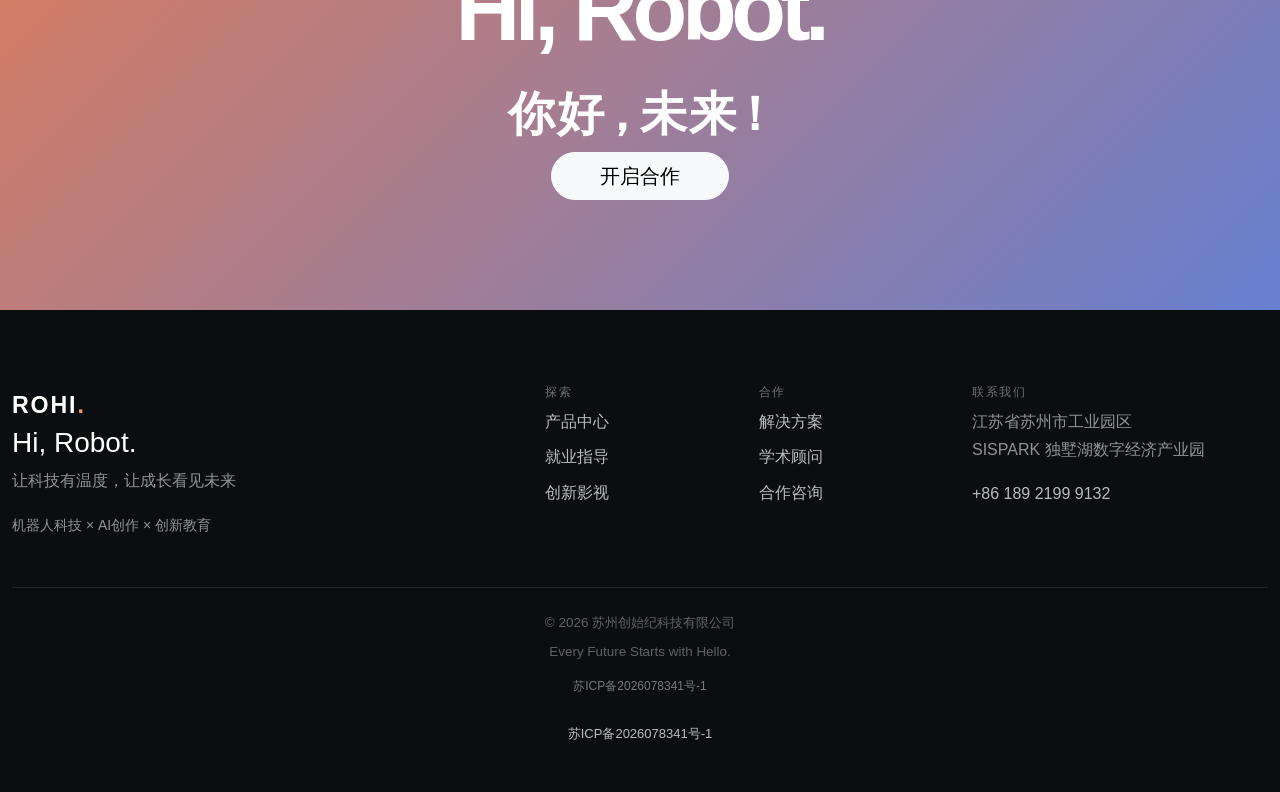
==== commit d7d49f1c: "change" ====
--- a/index.html
+++ b/index.html
@@ -3,8 +3,11 @@
 <head>
   <meta charset="utf-8">
   <meta name="viewport" content="width=device-width, initial-scale=1">
-  <meta name="description" content="ROHI 有温度的人工智能与机器人科技品牌">
-  <title>首页 | ROHI</title>
+  <title>苏州创始纪科技有限公司｜人工智能与机器人研发应用</title>
+
+<meta name="description" content="苏州创始纪科技有限公司聚焦人工智能、机器人应用研发、AI教育、智能交互与场景解决方案，推动具身智能技术走向真实应用。">
+
+<meta name="keywords" content="苏州创始纪科技有限公司,人工智能,机器人研发,具身智能,人形机器人,机器人教育,苏州机器人公司">
   <link href="https://cdn.jsdelivr.net/npm/bootstrap@5.3.8/dist/css/bootstrap.min.css" rel="stylesheet">
   <link href="styles.css" rel="stylesheet">
 </head>
@@ -13,7 +16,7 @@
 <nav class="navbar navbar-expand-lg fixed-top site-nav">
   <div class="container-fluid px-lg-5">
    <a class="navbar-brand brand" href="index.html">
-    ROHI<span class="tm">™</span><span>.</span></a>
+    ROHI</a>
     <button class="navbar-toggler" type="button" data-bs-toggle="collapse" data-bs-target="#mainNav"
             aria-controls="mainNav" aria-expanded="false" aria-label="切换导航">
       <span class="navbar-toggler-icon"></span>
@@ -161,6 +164,11 @@
       <span>Every Future Starts with Hello.</span>
     </div>
   </div>
+  <div style="text-align:center; padding:12px; font-size:13px;">
+  <a href="https://beian.miit.gov.cn/" target="_blank" rel="noopener">
+    苏ICP备2026078341号-1
+  </a >
+</div>
 </footer>
 
 <script src="https://cdn.jsdelivr.net/npm/bootstrap@5.3.8/dist/js/bootstrap.bundle.min.js"></script>
--- a/styles.css
+++ b/styles.css
@@ -1446,1015 +1446,999 @@
     animation-iteration-count: 1 !important;
     transition-duration: 0.01ms !important;
   }
-}/* ==========================================
-   INNOVATION — AI FILM
-   完整页面样式
-========================================== */
-
-.innovation-main {
-  --inno-bg: #06080b;
-  --inno-panel: #0d1117;
-  --inno-white: #f6f7f8;
-  --inno-muted: rgba(246, 247, 248, 0.6);
-  --inno-line: rgba(255, 255, 255, 0.13);
-  --inno-orange: #ff845c;
-  --inno-violet: #768bff;
-
+}/* =========================================================
+   ROHI AI FILM / INNOVATION PAGE
+   只影响 .ifilm，不修改导航栏和页脚
+========================================================= */
+
+.ifilm {
+  --film-bg: #070b0f;
+  --film-soft: #0c1218;
+  --film-panel: #10171f;
+  --film-text: #f7f8fa;
+  --film-muted: #aab2ba;
+  --film-line: rgba(255, 255, 255, 0.14);
+  --film-orange: #ff765c;
+  --film-blue: #91cefa;
+
+  width: 100%;
   overflow: hidden;
-  color: var(--inno-white);
-  background: var(--inno-bg);
-}
-
-
-/* ==========================================
-   通用标题
-========================================== */
-
-.innovation-kicker,
-.innovation-section-index {
-  margin-bottom: 22px;
-  color: rgba(255, 255, 255, 0.48);
-  font-size: 0.73rem;
-  font-weight: 800;
-  letter-spacing: 0.24em;
+  color: var(--film-text);
+  background: var(--film-bg);
+  font-family:
+    Inter,
+    "Helvetica Neue",
+    Arial,
+    "PingFang SC",
+    "Microsoft YaHei",
+    sans-serif;
+}
+
+.ifilm *,
+.ifilm *::before,
+.ifilm *::after {
+  box-sizing: border-box;
+}
+
+.ifilm img,
+.ifilm video {
+  display: block;
+  width: 100%;
+}
+
+.ifilm a {
+  text-decoration: none;
+}
+
+.ifilm-container {
+  width: min(calc(100% - 96px), 1440px);
+  margin: 0 auto;
+}
+
+/* ============================
+   通用元素
+============================ */
+
+.ifilm-section-label {
+  display: flex;
+  align-items: center;
+  gap: 14px;
+  color: rgba(255, 255, 255, 0.58);
+  font-size: 12px;
+  font-weight: 700;
+  letter-spacing: 0.23em;
   text-transform: uppercase;
 }
 
-
-/* ==========================================
-   第一屏：背景视频
-========================================== */
-
-.innovation-hero {
-  min-height: 100svh;
+.ifilm-section-label span:first-child {
+  color: var(--film-orange);
+}
+
+.ifilm-section-label::after {
+  width: 72px;
+  height: 1px;
+  margin-left: 4px;
+  content: "";
+  background: rgba(255, 255, 255, 0.3);
+}
+
+.ifilm-button {
+  display: inline-flex;
+  min-height: 52px;
+  padding: 0 25px;
+  align-items: center;
+  justify-content: center;
+  gap: 22px;
+  border: 1px solid transparent;
+  border-radius: 999px;
+  font-size: 14px;
+  font-weight: 700;
+  transition:
+    transform 0.3s ease,
+    color 0.3s ease,
+    background-color 0.3s ease,
+    border-color 0.3s ease;
+}
+
+.ifilm-button:hover {
+  transform: translateY(-3px);
+}
+
+/* 白色按钮 */
+
+.ifilm a.ifilm-button-light,
+.ifilm .ifilm-button-light {
+  color: #0a0e13 !important;
+  background: #ffffff !important;
+  border-color: #ffffff !important;
+}
+
+.ifilm a.ifilm-button-light span {
+  color: #0a0e13 !important;
+}
+
+.ifilm a.ifilm-button-light:hover {
+  color: #ffffff !important;
+  background: var(--film-orange) !important;
+  border-color: var(--film-orange) !important;
+}
+
+.ifilm a.ifilm-button-light:hover span {
+  color: #ffffff !important;
+}
+
+/* ============================
+   第一屏：视频
+============================ */
+
+.ifilm-hero {
   position: relative;
+  min-height: calc(100vh - 80px);
+  display: flex;
+  align-items: flex-end;
+  isolation: isolate;
   overflow: hidden;
-  color: var(--inno-white);
-  background: #05070a;
-}
-
-.innovation-hero-video {
+  background: #04070a;
+}
+
+.ifilm-hero-video {
+  position: absolute;
+  z-index: -3;
+  inset: 0;
   width: 100%;
   height: 100%;
-  position: absolute;
-  inset: 0;
-  display: block;
   object-fit: cover;
   object-position: center;
-  filter:
-    saturate(0.82)
-    contrast(1.12)
-    brightness(0.72);
-  transform: scale(1.01);
-}
-
-.innovation-hero-shade {
+  animation: ifilmHeroMotion 18s ease-in-out infinite alternate;
+}
+
+@keyframes ifilmHeroMotion {
+  from {
+    transform: scale(1);
+  }
+
+  to {
+    transform: scale(1.035);
+  }
+}
+
+.ifilm-hero-overlay {
   position: absolute;
+  z-index: -2;
+  inset: 0;
+  background:
+    linear-gradient(
+      90deg,
+      rgba(3, 6, 9, 0.95) 0%,
+      rgba(3, 6, 9, 0.65) 47%,
+      rgba(3, 6, 9, 0.18) 82%
+    ),
+    linear-gradient(
+      0deg,
+      rgba(3, 6, 9, 0.92) 0%,
+      transparent 58%,
+      rgba(3, 6, 9, 0.25) 100%
+    );
+}
+
+.ifilm-hero-content {
+  position: relative;
+  z-index: 2;
+  padding-top: 160px;
+  padding-bottom: 120px;
+}
+
+.ifilm-eyebrow {
+  margin: 0 0 25px;
+  color: rgba(255, 255, 255, 0.72);
+  font-size: 12px;
+  font-weight: 700;
+  letter-spacing: 0.27em;
+}
+
+.ifilm-hero h1 {
+  max-width: 960px;
+  margin: 0;
+  color: #ffffff;
+  font-size: clamp(54px, 7vw, 106px);
+  font-weight: 600;
+  line-height: 0.98;
+  letter-spacing: -0.06em;
+}
+
+.ifilm-hero h1 span {
+  color: transparent;
+  background: linear-gradient(
+    110deg,
+    #ffffff 8%,
+    #9bd2ff 52%,
+    #ff8d72 100%
+  );
+  background-clip: text;
+  -webkit-background-clip: text;
+}
+
+.ifilm-hero-description {
+  max-width: 620px;
+  margin: 32px 0 0;
+  color: rgba(255, 255, 255, 0.76);
+  font-size: 18px;
+  line-height: 1.82;
+}
+
+.ifilm-hero-actions {
+  display: flex;
+  margin-top: 38px;
+  align-items: center;
+  flex-wrap: wrap;
+  gap: 14px;
+}
+
+.ifilm-sound-button {
+  min-height: 52px;
+  padding: 0 22px;
+  display: inline-flex;
+  align-items: center;
+  gap: 10px;
+  color: #ffffff;
+  border: 1px solid rgba(255, 255, 255, 0.42);
+  border-radius: 999px;
+  cursor: pointer;
+  background: rgba(4, 7, 10, 0.46);
+  backdrop-filter: blur(12px);
+  -webkit-backdrop-filter: blur(12px);
+  transition:
+    transform 0.3s ease,
+    border-color 0.3s ease,
+    background-color 0.3s ease;
+}
+
+.ifilm-sound-button:hover {
+  transform: translateY(-3px);
+  border-color: var(--film-blue);
+  background: rgba(15, 28, 42, 0.72);
+}
+
+.ifilm-hero-meta {
+  position: absolute;
+  right: 48px;
+  bottom: 35px;
+  left: 48px;
+  z-index: 3;
+  display: flex;
+  justify-content: space-between;
+  color: rgba(255, 255, 255, 0.48);
+  font-size: 10px;
+  font-weight: 700;
+  letter-spacing: 0.18em;
+}
+
+/* ============================
+   第二屏：介绍
+============================ */
+
+.ifilm-intro {
+  padding: 135px 0;
+  background:
+    radial-gradient(
+      circle at 82% 15%,
+      rgba(67, 145, 202, 0.13),
+      transparent 34%
+    ),
+    var(--film-bg);
+}
+
+.ifilm-intro-grid,
+.ifilm-section-heading {
+  display: grid;
+  grid-template-columns: 230px minmax(0, 1fr);
+  gap: 70px;
+}
+
+.ifilm-intro-copy h2,
+.ifilm-section-heading h2 {
+  max-width: 930px;
+  margin: 0;
+  color: #ffffff;
+  font-size: clamp(40px, 5vw, 72px);
+  font-weight: 500;
+  line-height: 1.13;
+  letter-spacing: -0.05em;
+}
+
+.ifilm-intro-copy > p {
+  max-width: 730px;
+  margin: 38px 0 0;
+  color: var(--film-muted);
+  font-size: 17px;
+  line-height: 1.9;
+}
+
+/* ============================
+   第三屏：四张服务图片
+============================ */
+
+.ifilm-capabilities {
+  padding: 135px 0;
+  border-top: 1px solid var(--film-line);
+  background: var(--film-soft);
+}
+
+.ifilm-section-heading {
+  margin-bottom: 65px;
+}
+
+.ifilm-section-heading p {
+  max-width: 720px;
+  margin: 24px 0 0;
+  color: var(--film-muted);
+  font-size: 17px;
+  line-height: 1.82;
+}
+
+.ifilm-service-grid {
+  display: grid;
+  grid-template-columns: repeat(2, minmax(0, 1fr));
+  gap: 18px;
+}
+
+.ifilm-service-card {
+  position: relative;
+  min-height: 570px;
+  isolation: isolate;
+  overflow: hidden;
+  border: 1px solid var(--film-line);
+  border-radius: 7px;
+  background: var(--film-panel);
+  box-shadow: 0 22px 70px rgba(0, 0, 0, 0.2);
+}
+
+.ifilm-service-card::after {
+  position: absolute;
+  z-index: 2;
+  top: -120%;
+  left: -40%;
+  width: 42%;
+  height: 280%;
+  content: "";
+  pointer-events: none;
+  opacity: 0;
+  transform: rotate(20deg);
+  background: linear-gradient(
+    90deg,
+    transparent,
+    rgba(255, 255, 255, 0.11),
+    transparent
+  );
+  transition:
+    left 0.85s ease,
+    opacity 0.3s ease;
+}
+
+.ifilm-service-card:hover::after {
+  left: 120%;
+  opacity: 1;
+}
+
+.ifilm-service-card img {
+  position: absolute;
+  z-index: -3;
+  inset: 0;
+  width: 100%;
+  height: 100%;
+  object-fit: cover;
+  transition:
+    transform 0.9s cubic-bezier(0.2, 0.7, 0.2, 1),
+    filter 0.7s ease;
+}
+
+.ifilm-service-card:hover img {
+  transform: scale(1.055);
+  filter: saturate(1.08) contrast(1.03);
+}
+
+.ifilm-card-shade {
+  position: absolute;
+  z-index: -2;
   inset: 0;
   background:
     linear-gradient(
       180deg,
-      rgba(3, 5, 8, 0.72) 0%,
-      rgba(3, 5, 8, 0.12) 38%,
-      rgba(3, 5, 8, 0.9) 100%
+      rgba(4, 7, 10, 0.04) 12%,
+      rgba(4, 7, 10, 0.24) 48%,
+      rgba(4, 7, 10, 0.97) 100%
+    );
+}
+
+.ifilm-card-content {
+  position: absolute;
+  z-index: 3;
+  right: 0;
+  bottom: 0;
+  left: 0;
+  padding: 40px;
+  transition: transform 0.4s ease;
+}
+
+.ifilm-service-card:hover .ifilm-card-content {
+  transform: translateY(-7px);
+}
+
+.ifilm-card-number {
+  position: absolute;
+  right: 34px;
+  bottom: 33px;
+  color: rgba(255, 255, 255, 0.25);
+  font-size: 64px;
+  font-weight: 300;
+  line-height: 1;
+}
+
+.ifilm-card-en {
+  margin: 0 0 11px;
+  color: rgba(255, 255, 255, 0.62);
+  font-size: 11px;
+  font-weight: 700;
+  letter-spacing: 0.18em;
+}
+
+.ifilm-card-content h3 {
+  margin: 0;
+  color: #ffffff;
+  font-size: clamp(30px, 3vw, 47px);
+  font-weight: 500;
+  letter-spacing: -0.04em;
+}
+
+.ifilm-card-content > p:last-child {
+  max-width: 530px;
+  margin: 17px 90px 0 0;
+  color: rgba(255, 255, 255, 0.75);
+  font-size: 15px;
+  line-height: 1.76;
+}
+
+/* ============================
+   AI FILM SHOWCASE 大图
+============================ */
+
+.ifilm-feature {
+  position: relative;
+  min-height: 880px;
+  display: flex;
+  align-items: center;
+  isolation: isolate;
+  overflow: hidden;
+  border-top: 1px solid rgba(255, 255, 255, 0.15);
+  border-bottom: 1px solid rgba(255, 255, 255, 0.15);
+  background: #04070a;
+}
+
+.ifilm-feature::after {
+  position: absolute;
+  z-index: -1;
+  right: -160px;
+  bottom: -180px;
+  width: 620px;
+  height: 620px;
+  content: "";
+  border-radius: 50%;
+  pointer-events: none;
+  background: rgba(78, 126, 201, 0.12);
+  filter: blur(90px);
+}
+
+.ifilm-feature-image,
+.ifilm-feature-image img,
+.ifilm-feature-shade {
+  position: absolute;
+  inset: 0;
+  width: 100%;
+  height: 100%;
+}
+
+.ifilm-feature-image {
+  z-index: -3;
+  overflow: hidden;
+}
+
+.ifilm-feature-image img {
+  object-fit: cover;
+  object-position: center;
+  filter: brightness(0.72) contrast(1.18) saturate(1.08);
+  transform: scale(1.03);
+  animation: ifilmShowcaseMotion 16s ease-in-out infinite alternate;
+}
+
+@keyframes ifilmShowcaseMotion {
+  from {
+    transform: scale(1.03) translate3d(0, 0, 0);
+  }
+
+  to {
+    transform: scale(1.075) translate3d(-0.7%, -0.5%, 0);
+  }
+}
+
+.ifilm-feature-shade {
+  z-index: -2;
+  background:
+    linear-gradient(
+      90deg,
+      rgba(3, 6, 9, 0.98) 0%,
+      rgba(3, 6, 9, 0.82) 38%,
+      rgba(3, 6, 9, 0.44) 65%,
+      rgba(3, 6, 9, 0.2) 100%
     ),
     linear-gradient(
-      90deg,
-      rgba(3, 5, 8, 0.64) 0%,
-      rgba(3, 5, 8, 0.08) 70%
+      0deg,
+      rgba(3, 6, 9, 0.78),
+      transparent 60%
     );
 }
 
-.innovation-hero-grid {
-  position: absolute;
-  inset: 0;
-  opacity: 0.12;
-  background-image:
-    linear-gradient(
-      rgba(255, 255, 255, 0.12) 1px,
-      transparent 1px
-    ),
-    linear-gradient(
-      90deg,
-      rgba(255, 255, 255, 0.12) 1px,
-      transparent 1px
-    );
-  background-size: 84px 84px;
-}
-
-.innovation-hero-content {
+.ifilm-feature-content {
   position: relative;
   z-index: 2;
-}
-
-.innovation-hero-content > .row {
-  min-height: 100svh;
-  padding-top: 150px;
-  padding-bottom: 72px;
-}
-
-.innovation-hero h1 {
-  max-width: 1150px;
+  padding-top: 130px;
+  padding-bottom: 130px;
+}
+
+.ifilm-feature-copy {
+  max-width: 720px;
+  margin-top: 105px;
+}
+
+.ifilm-feature-kicker {
+  margin: 0 0 21px;
+  color: var(--film-blue);
+  font-size: 11px;
+  font-weight: 800;
+  letter-spacing: 0.22em;
+}
+
+.ifilm-feature-copy h2 {
   margin: 0;
-  font-size: clamp(4.5rem, 9.4vw, 9.5rem);
-  font-weight: 900;
-  line-height: 0.88;
-  letter-spacing: -0.07em;
-}
-
-.innovation-hero h1 span {
-  color: transparent;
-  background: linear-gradient(
-    100deg,
-    #ffffff 0%,
-    #dddfff 40%,
-    #ff9c79 100%
-  );
-  background-clip: text;
-  -webkit-background-clip: text;
-}
-
-.innovation-hero-bottom {
-  margin-top: clamp(2.5rem, 7vh, 5.5rem);
-}
-
-.innovation-hero-copy {
-  max-width: 760px;
-  margin: 0;
-  padding-left: 1.4rem;
-  border-left: 2px solid var(--inno-orange);
-  color: rgba(255, 255, 255, 0.74);
-  font-size: clamp(1rem, 1.4vw, 1.18rem);
-  line-height: 1.9;
-}
-
-.innovation-hero-actions {
-  display: flex;
-  justify-content: flex-end;
-  align-items: center;
-  flex-wrap: wrap;
-  gap: 26px;
-}
-
-
-/* ==========================================
-   按钮
-========================================== */
-
-.innovation-primary-button {
-  min-width: 205px;
-  min-height: 58px;
-  display: inline-flex;
-  justify-content: space-between;
-  align-items: center;
-  gap: 28px;
-  padding: 0 24px;
   color: #ffffff;
-  background: rgba(8, 10, 14, 0.35);
-  border: 1px solid rgba(255, 255, 255, 0.24);
-  border-radius: 100px;
-  backdrop-filter: blur(16px);
-  -webkit-backdrop-filter: blur(16px);
-  font-size: 0.92rem;
-  font-weight: 700;
-  transition:
-    color 0.3s ease,
-    background 0.3s ease,
-    border-color 0.3s ease,
-    transform 0.3s ease;
-}
-
-.innovation-primary-button span {
-  font-size: 1.2rem;
-}
-
-.innovation-primary-button:hover {
-  color: #090b0e;
-  background: #ffffff;
-  border-color: #ffffff;
-  transform: translateY(-2px);
-}
-
-.innovation-text-link {
-  display: inline-flex;
-  align-items: center;
-  gap: 10px;
-  color: rgba(255, 255, 255, 0.75);
-  font-size: 0.92rem;
-  font-weight: 700;
-  transition:
-    color 0.3s ease,
-    transform 0.3s ease;
-}
-
-.innovation-text-link:hover {
-  color: #ffffff;
-  transform: translateX(3px);
-}
-
-
-/* ==========================================
-   向下滚动提示
-========================================== */
-
-.innovation-scroll-indicator {
-  width: 26px;
-  height: 44px;
-  position: absolute;
-  right: 4vw;
-  bottom: 38px;
-  z-index: 3;
-  display: flex;
-  justify-content: center;
-  border: 1px solid rgba(255, 255, 255, 0.34);
-  border-radius: 20px;
-}
-
-.innovation-scroll-indicator span {
-  width: 3px;
-  height: 8px;
-  margin-top: 9px;
-  background: #ffffff;
-  border-radius: 10px;
-  animation: innovation-scroll 1.9s infinite ease-in-out;
-}
-
-@keyframes innovation-scroll {
-  0%,
-  100% {
-    opacity: 0.3;
-    transform: translateY(0);
-  }
-
-  50% {
-    opacity: 1;
-    transform: translateY(14px);
-  }
-}
-
-
-/* ==========================================
-   第二屏：专业定位
-========================================== */
-
-.innovation-intro {
-  position: relative;
-  padding: 150px 0;
-  color: var(--inno-white);
+  font-size: clamp(46px, 5.7vw, 84px);
+  font-weight: 600;
+  line-height: 1.06;
+  letter-spacing: -0.055em;
+  text-shadow: 0 10px 40px rgba(0, 0, 0, 0.45);
+}
+
+.ifilm-feature-copy > p:last-child {
+  max-width: 650px;
+  margin: 32px 0 0;
+  color: rgba(255, 255, 255, 0.76);
+  font-size: 17px;
+  line-height: 1.88;
+}
+
+/* ============================
+   第五屏：制作流程
+============================ */
+
+.ifilm-workflow {
+  padding: 135px 0;
   background:
     radial-gradient(
-      circle at 78% 45%,
-      rgba(87, 106, 255, 0.1),
-      transparent 28%
+      circle at 10% 90%,
+      rgba(111, 68, 147, 0.09),
+      transparent 32%
     ),
-    var(--inno-bg);
-}
-
-.innovation-intro::before {
-  content: "";
-  position: absolute;
-  top: 0;
-  right: 6vw;
-  left: 6vw;
-  height: 1px;
-  background: var(--inno-line);
-}
-
-.innovation-display-title {
-  max-width: 950px;
-  margin: 0;
-  font-size: clamp(3.3rem, 7vw, 7.2rem);
-  font-weight: 900;
-  line-height: 1.02;
-  letter-spacing: -0.065em;
-}
-
-.innovation-intro-copy {
-  margin-top: 60px;
-}
-
-.innovation-intro-copy p {
-  max-width: 650px;
-  margin: 0;
-  color: var(--inno-muted);
-  font-size: 1.08rem;
-  line-height: 2;
-}
-
-.innovation-stat {
-  padding: 26px 0 0 26px;
-  border-top: 1px solid var(--inno-line);
-  border-left: 1px solid var(--inno-line);
-}
-
-.innovation-stat strong,
-.innovation-stat span {
-  display: block;
-}
-
-.innovation-stat strong {
-  margin-bottom: 7px;
-  color: var(--inno-orange);
-  font-size: 1.32rem;
-  letter-spacing: 0.06em;
-}
-
-.innovation-stat span {
-  color: var(--inno-muted);
-  font-size: 0.92rem;
-}
-
-
-/* ==========================================
-   第三屏：四类影视服务
-========================================== */
-
-.innovation-services {
-  padding: 140px 0;
-  color: var(--inno-white);
-  background: #0b0e13;
-}
-
-.innovation-section-heading {
-  max-width: 900px;
-  margin-bottom: 65px;
-}
-
-.innovation-section-heading h2 {
-  margin: 0 0 24px;
-  font-size: clamp(3.2rem, 6.5vw, 6.5rem);
-  font-weight: 900;
-  line-height: 1;
-  letter-spacing: -0.06em;
-}
-
-.innovation-section-heading > p:last-child {
-  max-width: 650px;
-  margin: 0;
-  color: var(--inno-muted);
-  font-size: 1.05rem;
-  line-height: 1.85;
-}
-
-.innovation-service-grid {
+    var(--film-bg);
+}
+
+.ifilm-workflow-grid {
   display: grid;
-  grid-template-columns: repeat(2, 1fr);
-  gap: 18px;
-}
-
-.innovation-service-card {
-  min-height: 420px;
-  position: relative;
-  overflow: hidden;
-  padding: 32px;
+  grid-template-columns: minmax(0, 0.9fr) minmax(0, 1.1fr);
+  gap: 100px;
+}
+
+.ifilm-workflow-intro h2 {
+  margin: 42px 0 0;
   color: #ffffff;
-  background: linear-gradient(
-    145deg,
-    rgba(255, 255, 255, 0.065),
-    rgba(255, 255, 255, 0.018)
-  );
-  border: 1px solid var(--inno-line);
-  border-radius: 30px;
-  isolation: isolate;
-  transition:
-    transform 0.45s ease,
-    border-color 0.45s ease;
-}
-
-.innovation-service-card-wide {
-  min-height: 500px;
-}
-
-.innovation-service-card:hover {
-  border-color: rgba(255, 255, 255, 0.3);
-  transform: translateY(-7px);
-}
-
-
-/* 卡片图片 */
-
-.innovation-card-image {
-  width: 100%;
-  height: 100%;
-  position: absolute;
-  inset: 0;
-  z-index: -3;
-  display: block;
-  object-fit: cover;
-  object-position: center;
-  pointer-events: none;
-  filter:
-    saturate(0.88)
-    contrast(1.06)
-    brightness(0.88);
-  transition:
-    transform 0.7s ease,
-    filter 0.7s ease;
-}
-
-
-/* 图片遮罩 */
-
-.innovation-service-card:has(.innovation-card-image)::before {
-  content: "";
-  position: absolute;
-  inset: 0;
-  z-index: -2;
-  pointer-events: none;
-  background: linear-gradient(
-    180deg,
-    rgba(5, 7, 10, 0.1) 0%,
-    rgba(5, 7, 10, 0.34) 42%,
-    rgba(5, 7, 10, 0.96) 100%
-  );
-}
-
-.innovation-service-card:hover .innovation-card-image {
-  filter:
-    saturate(1)
-    contrast(1.08)
-    brightness(0.94);
-  transform: scale(1.06);
-}
-
-
-/* 卡片光效 */
-
-.innovation-card-glow {
-  width: 360px;
-  height: 360px;
-  position: absolute;
-  top: -160px;
-  right: -150px;
-  z-index: -1;
-  opacity: 0.35;
-  background: var(--inno-violet);
-  border-radius: 50%;
-  filter: blur(100px);
-  transition:
-    opacity 0.45s ease,
-    transform 0.6s ease;
-}
-
-.innovation-service-card:nth-child(2) .innovation-card-glow,
-.innovation-service-card:nth-child(3) .innovation-card-glow {
-  background: var(--inno-orange);
-}
-
-.innovation-service-card:hover .innovation-card-glow {
-  opacity: 0.6;
-  transform: translate(-25px, 30px);
-}
-
-.innovation-card-number {
-  position: relative;
-  z-index: 3;
-  color: rgba(255, 255, 255, 0.45);
-  font-size: 0.76rem;
-  font-weight: 800;
-  letter-spacing: 0.14em;
-}
-
-.innovation-card-content {
-  max-width: 580px;
-  position: absolute;
-  right: 32px;
-  bottom: 34px;
-  left: 32px;
-  z-index: 3;
-}
-
-.innovation-card-content > p {
-  margin-bottom: 11px;
-  color: var(--inno-orange);
-  font-size: 0.7rem;
-  font-weight: 800;
-  letter-spacing: 0.2em;
-}
-
-.innovation-card-content h3 {
-  margin-bottom: 18px;
-  font-size: clamp(2.3rem, 4vw, 4.2rem);
-  font-weight: 850;
-  line-height: 1;
+  font-size: clamp(40px, 4.3vw, 64px);
+  font-weight: 500;
+  line-height: 1.14;
   letter-spacing: -0.05em;
 }
 
-.innovation-card-content span {
-  max-width: 520px;
-  display: block;
-  color: var(--inno-muted);
-  line-height: 1.85;
-}
-
-
-/* ==========================================
-   第四屏：图片作品展示
-========================================== */
-
-.innovation-showcase {
-  padding: 150px 0;
-  color: var(--inno-white);
-  background:
-    radial-gradient(
-      circle at 15% 15%,
-      rgba(255, 132, 92, 0.08),
-      transparent 27%
-    ),
-    var(--inno-bg);
-}
-
-.innovation-showcase-heading {
-  margin-bottom: 65px;
-}
-
-.innovation-showcase-heading h2 {
-  margin: 0;
-  font-size: clamp(3.2rem, 6.5vw, 6.7rem);
-  font-weight: 900;
-  line-height: 0.98;
-  letter-spacing: -0.06em;
-}
-
-.innovation-showcase-heading .col-lg-5 > p {
-  margin: 0;
-  color: var(--inno-muted);
-  font-size: 1.04rem;
-  line-height: 1.95;
-}
-
-.innovation-film-frame {
-  overflow: hidden;
-  padding: 10px;
-  background: rgba(255, 255, 255, 0.035);
-  border: 1px solid var(--inno-line);
-  border-radius: 34px;
-  box-shadow: 0 45px 100px rgba(0, 0, 0, 0.38);
-}
-
-.innovation-showcase-image {
-  width: 100%;
-  height: min(72vh, 760px);
-  display: block;
-  object-fit: cover;
-  object-position: center;
-  border-radius: 25px;
-  transition:
-    transform 0.8s ease,
-    filter 0.8s ease;
-}
-
-.innovation-image-frame:hover .innovation-showcase-image {
-  filter: saturate(1.05) contrast(1.03);
-  transform: scale(1.015);
-}
-
-.innovation-film-meta {
-  display: flex;
-  justify-content: space-between;
-  gap: 30px;
-  padding: 22px 18px 14px;
-}
-
-.innovation-film-meta > div:last-child {
-  text-align: right;
-}
-
-.innovation-film-meta span,
-.innovation-film-meta strong {
-  display: block;
-}
-
-.innovation-film-meta span {
-  margin-bottom: 4px;
-  color: rgba(255, 255, 255, 0.35);
-  font-size: 0.62rem;
-  font-weight: 800;
-  letter-spacing: 0.18em;
-}
-
-.innovation-film-meta strong {
-  color: rgba(255, 255, 255, 0.8);
-  font-size: 0.88rem;
-}
-
-
-/* ==========================================
-   第五屏：制作流程
-========================================== */
-
-.innovation-process {
-  padding: 145px 0;
-  color: var(--inno-white);
-  background: #0b0e13;
-}
-
-.innovation-process-intro {
-  position: sticky;
-  top: 130px;
-}
-
-.innovation-process-intro h2 {
-  margin: 0 0 28px;
-  font-size: clamp(3rem, 5.2vw, 5.3rem);
-  font-weight: 900;
-  line-height: 1;
-  letter-spacing: -0.06em;
-}
-
-.innovation-process-intro > p:last-child {
-  max-width: 480px;
-  color: var(--inno-muted);
-  line-height: 1.95;
-}
-
-.innovation-process-list {
+.ifilm-workflow-intro > p {
+  max-width: 510px;
+  margin: 28px 0 0;
+  color: var(--film-muted);
+  font-size: 16px;
+  line-height: 1.86;
+}
+
+.ifilm-workflow-list {
   margin: 0;
   padding: 0;
   list-style: none;
-  border-top: 1px solid var(--inno-line);
-}
-
-.innovation-process-list li {
+  border-top: 1px solid var(--film-line);
+}
+
+.ifilm-workflow-list li {
   display: grid;
-  grid-template-columns: 62px 1fr;
-  gap: 25px;
-  padding: 34px 4px;
-  border-bottom: 1px solid var(--inno-line);
+  grid-template-columns: 70px minmax(0, 1fr);
+  padding: 32px 0;
+  gap: 15px;
+  border-bottom: 1px solid var(--film-line);
   transition:
-    background 0.35s ease,
-    padding 0.35s ease;
-}
-
-.innovation-process-list li:hover {
-  padding-right: 22px;
-  padding-left: 22px;
-  background: rgba(255, 255, 255, 0.035);
-}
-
-.innovation-process-list li > span {
-  padding-top: 4px;
-  color: var(--inno-orange);
-  font-size: 0.73rem;
-  font-weight: 800;
-}
-
-.innovation-process-list h3 {
-  margin: 0 0 9px;
-  font-size: clamp(1.45rem, 2.4vw, 2rem);
-  font-weight: 750;
-}
-
-.innovation-process-list p {
+    padding-left 0.35s ease,
+    background-color 0.35s ease;
+}
+
+.ifilm-workflow-list li:hover {
+  padding-left: 15px;
+  background: linear-gradient(
+    90deg,
+    rgba(255, 118, 92, 0.06),
+    transparent
+  );
+}
+
+.ifilm-step-number {
+  padding-top: 5px;
+  color: var(--film-orange);
+  font-size: 12px;
+  font-weight: 700;
+}
+
+.ifilm-workflow-list h3 {
   margin: 0;
-  color: var(--inno-muted);
-}
-
-
-/* ==========================================
-   第六屏：合作区域
-========================================== */
-
-.innovation-cta {
-  min-height: 76vh;
+  color: #ffffff;
+  font-size: 24px;
+  font-weight: 500;
+}
+
+.ifilm-workflow-list p {
+  margin: 10px 0 0;
+  color: var(--film-muted);
+  font-size: 15px;
+  line-height: 1.72;
+}
+
+/* ============================
+   第六屏：首页风格渐变 CTA
+============================ */
+
+.ifilm-cta {
   position: relative;
   overflow: hidden;
-  display: flex;
-  align-items: center;
-  padding: 130px 0;
   color: #ffffff;
   background: linear-gradient(
-    135deg,
-    #111626 0%,
-    #2d3155 46%,
-    #a65742 100%
+    115deg,
+    #d97961 0%,
+    #bd7b83 36%,
+    #9884a6 66%,
+    #7088d2 100%
   );
 }
 
-.innovation-cta::before {
-  content: "";
+.ifilm-cta::before {
   position: absolute;
   inset: 0;
-  opacity: 0.18;
-  background-image:
-    linear-gradient(
-      rgba(255, 255, 255, 0.15) 1px,
-      transparent 1px
+  content: "";
+  pointer-events: none;
+  background:
+    radial-gradient(
+      circle at 15% 20%,
+      rgba(255, 152, 115, 0.3),
+      transparent 36%
     ),
-    linear-gradient(
-      90deg,
-      rgba(255, 255, 255, 0.15) 1px,
-      transparent 1px
+    radial-gradient(
+      circle at 86% 72%,
+      rgba(94, 134, 231, 0.34),
+      transparent 42%
     );
-  background-size: 86px 86px;
-}
-
-.innovation-cta-orb {
-  width: 55vw;
-  height: 55vw;
-  position: absolute;
-  top: -23vw;
-  right: -12vw;
-  opacity: 0.5;
-  background: #8898ff;
-  border-radius: 50%;
-  filter: blur(100px);
-}
-
-.innovation-cta .container {
+}
+
+.ifilm-cta-glow {
+  display: none;
+}
+
+.ifilm-cta-content {
+  position: relative;
   z-index: 2;
-}
-
-.innovation-cta h2 {
-  max-width: 1200px;
+  padding-top: 120px;
+  padding-bottom: 110px;
+}
+
+.ifilm-cta .ifilm-section-label {
+  color: rgba(255, 255, 255, 0.76);
+}
+
+.ifilm-cta .ifilm-section-label span:first-child {
+  color: #ffffff;
+}
+
+.ifilm-cta .ifilm-section-label::after {
+  background: rgba(255, 255, 255, 0.44);
+}
+
+.ifilm-cta h2 {
+  max-width: 1050px;
+  margin: 70px 0 0;
+  color: #ffffff;
+  font-size: clamp(48px, 6vw, 88px);
+  font-weight: 500;
+  line-height: 1.05;
+  letter-spacing: -0.055em;
+}
+
+.ifilm-cta-bottom {
+  display: flex;
+  margin-top: 65px;
+  align-items: flex-end;
+  justify-content: space-between;
+  gap: 40px;
+}
+
+.ifilm-cta-bottom p {
+  max-width: 600px;
   margin: 0;
-  font-size: clamp(3.5rem, 7.7vw, 8rem);
-  font-weight: 900;
-  line-height: 0.98;
-  letter-spacing: -0.065em;
-}
-
-.innovation-cta-footer {
-  display: flex;
-  justify-content: space-between;
-  align-items: flex-end;
-  gap: 40px;
-  margin-top: 70px;
-}
-
-.innovation-cta-footer p {
-  max-width: 610px;
-  margin: 0;
-  color: rgba(255, 255, 255, 0.72);
-  font-size: 1.05rem;
-  line-height: 1.9;
-}
-
-.innovation-primary-button-light {
-  flex: 0 0 auto;
-  color: #11141a;
-  background: #ffffff;
-  border-color: #ffffff;
-}
-
-.innovation-primary-button-light:hover {
-  color: #ffffff;
-  background: #11141a;
-  border-color: #11141a;
-}
-
-
-/* ==========================================
+  color: rgba(255, 255, 255, 0.82);
+  font-size: 17px;
+  line-height: 1.82;
+}
+
+.ifilm .ifilm-cta a.ifilm-button-dark {
+  color: #0a0e13 !important;
+  background: #ffffff !important;
+  border-color: #ffffff !important;
+}
+
+.ifilm .ifilm-cta a.ifilm-button-dark span {
+  color: #0a0e13 !important;
+}
+
+.ifilm .ifilm-cta a.ifilm-button-dark:hover {
+  color: #ffffff !important;
+  background: #0a0e13 !important;
+  border-color: #0a0e13 !important;
+}
+
+.ifilm .ifilm-cta a.ifilm-button-dark:hover span {
+  color: #ffffff !important;
+}
+
+/* 内容默认显示，避免 JS 出错导致黑屏 */
+
+.ifilm-reveal {
+  opacity: 1;
+  transform: none;
+}
+
+/* ============================
    平板
-========================================== */
+============================ */
 
 @media (max-width: 991px) {
-  .innovation-hero h1 {
-    font-size: clamp(4.2rem, 12vw, 7rem);
-  }
-
-  .innovation-hero-actions {
-    justify-content: flex-start;
-  }
-
-  .innovation-intro,
-  .innovation-services,
-  .innovation-showcase,
-  .innovation-process {
-    padding: 110px 0;
-  }
-
-  .innovation-service-card,
-  .innovation-service-card-wide {
-    min-height: 420px;
-  }
-
-  .innovation-process-intro {
-    position: static;
-    margin-bottom: 30px;
-  }
-}
-
-
-/* ==========================================
+  .ifilm-container {
+    width: calc(100% - 48px);
+  }
+
+  .ifilm-intro-grid,
+  .ifilm-section-heading,
+  .ifilm-workflow-grid {
+    grid-template-columns: 1fr;
+    gap: 42px;
+  }
+
+  .ifilm-intro,
+  .ifilm-capabilities,
+  .ifilm-workflow {
+    padding: 100px 0;
+  }
+
+  .ifilm-service-card {
+    min-height: 520px;
+  }
+
+  .ifilm-feature {
+    min-height: 780px;
+  }
+}
+
+/* ============================
    手机
-========================================== */
+============================ */
 
 @media (max-width: 767px) {
-  .innovation-hero {
-    min-height: 100svh;
-  }
-
-  .innovation-hero-video {
-    object-position: center;
-  }
-
-  .innovation-hero-shade {
-    background: linear-gradient(
-      180deg,
-      rgba(3, 5, 8, 0.6) 0%,
-      rgba(3, 5, 8, 0.26) 30%,
-      rgba(3, 5, 8, 0.94) 100%
-    );
-  }
-
-  .innovation-hero-grid {
-    background-size: 48px 48px;
-  }
-
-  .innovation-hero-content > .row {
-    min-height: 100svh;
-    padding-top: 110px;
-    padding-bottom: 50px;
-  }
-
-  .innovation-kicker,
-  .innovation-section-index {
-    margin-bottom: 16px;
-    font-size: 0.64rem;
-    letter-spacing: 0.19em;
-  }
-
-  .innovation-hero h1 {
-    font-size: clamp(3.5rem, 17vw, 5rem);
-    line-height: 0.94;
-  }
-
-  .innovation-hero-bottom {
-    margin-top: 2.5rem;
-  }
-
-  .innovation-hero-copy {
-    padding-left: 1rem;
-    font-size: 0.94rem;
-    line-height: 1.75;
-  }
-
-  .innovation-hero-actions {
-    justify-content: flex-start;
-    gap: 18px;
-  }
-
-  .innovation-primary-button {
-    min-width: 190px;
-    min-height: 54px;
-  }
-
-  .innovation-scroll-indicator {
+  .ifilm-container {
+    width: calc(100% - 36px);
+  }
+
+  .ifilm-hero {
+    min-height: calc(100svh - 70px);
+  }
+
+  .ifilm-hero-content {
+    padding-top: 130px;
+    padding-bottom: 100px;
+  }
+
+  .ifilm-hero h1 {
+    font-size: clamp(47px, 14vw, 68px);
+  }
+
+  .ifilm-hero-description {
+    font-size: 15px;
+  }
+
+  .ifilm-hero-meta {
+    right: 18px;
+    bottom: 20px;
+    left: 18px;
+  }
+
+  .ifilm-hero-meta span:last-child {
     display: none;
   }
 
-  .innovation-intro,
-  .innovation-services,
-  .innovation-showcase,
-  .innovation-process {
-    padding: 82px 0;
-  }
-
-  .innovation-display-title,
-  .innovation-section-heading h2,
-  .innovation-showcase-heading h2,
-  .innovation-process-intro h2 {
-    font-size: clamp(2.7rem, 12vw, 3.7rem);
-    line-height: 1.04;
-    letter-spacing: -0.055em;
-  }
-
-  .innovation-intro-copy {
-    margin-top: 38px;
-  }
-
-  .innovation-intro-copy p {
-    font-size: 0.98rem;
-    line-height: 1.8;
-  }
-
-  .innovation-stat {
-    padding: 20px 0 0 18px;
-  }
-
-  .innovation-section-heading {
-    margin-bottom: 38px;
-  }
-
-  .innovation-service-grid {
+  .ifilm-intro,
+  .ifilm-capabilities,
+  .ifilm-workflow {
+    padding: 78px 0;
+  }
+
+  .ifilm-intro-copy h2,
+  .ifilm-section-heading h2 {
+    font-size: 38px;
+  }
+
+  .ifilm-intro-copy > p,
+  .ifilm-section-heading p {
+    font-size: 15px;
+  }
+
+  .ifilm-service-grid {
     grid-template-columns: 1fr;
     gap: 14px;
   }
 
-  .innovation-service-card,
-  .innovation-service-card-wide {
-    min-height: 360px;
-    padding: 24px;
-    border-radius: 24px;
-  }
-
-  .innovation-card-content {
-    right: 24px;
-    bottom: 25px;
-    left: 24px;
-  }
-
-  .innovation-card-content h3 {
-    font-size: 2.45rem;
-  }
-
-  .innovation-card-content span {
-    font-size: 0.94rem;
-    line-height: 1.72;
-  }
-
-  .innovation-showcase-heading {
-    margin-bottom: 38px;
-  }
-
-  .innovation-film-frame {
-    padding: 6px;
-    border-radius: 24px;
-  }
-
-  .innovation-showcase-image {
-    height: 65svh;
-    min-height: 430px;
-    border-radius: 19px;
-  }
-
-  .innovation-film-meta {
-    gap: 18px;
-    padding: 17px 12px 10px;
-  }
-
-  .innovation-film-meta strong {
-    font-size: 0.76rem;
-  }
-
-  .innovation-process-list li {
-    grid-template-columns: 42px 1fr;
-    gap: 14px;
-    padding: 27px 0;
-  }
-
-  .innovation-process-list li:hover {
-    padding-right: 12px;
-    padding-left: 12px;
-  }
-
-  .innovation-process-list h3 {
-    font-size: 1.35rem;
-  }
-
-  .innovation-process-list p {
-    font-size: 0.92rem;
-    line-height: 1.7;
-  }
-
-  .innovation-cta {
-    min-height: 72svh;
-    padding: 90px 0;
-  }
-
-  .innovation-cta h2 {
-    font-size: clamp(3rem, 13vw, 4.2rem);
-    line-height: 1.02;
-  }
-
-  .innovation-cta-footer {
+  .ifilm-service-card {
+    min-height: 490px;
+  }
+
+  .ifilm-card-content {
+    padding: 27px;
+  }
+
+  .ifilm-card-content h3 {
+    font-size: 35px;
+  }
+
+  .ifilm-card-number {
+    right: 22px;
+    bottom: 24px;
+    font-size: 50px;
+  }
+
+  .ifilm-card-content > p:last-child {
+    margin-right: 48px;
+    font-size: 14px;
+  }
+
+  .ifilm-feature {
+    min-height: 720px;
+  }
+
+  .ifilm-feature-image img {
+    object-position: center;
+  }
+
+  .ifilm-feature-shade {
+    background:
+      linear-gradient(
+        0deg,
+        rgba(3, 6, 9, 0.98) 0%,
+        rgba(3, 6, 9, 0.68) 62%,
+        rgba(3, 6, 9, 0.24) 100%
+      );
+  }
+
+  .ifilm-feature-content {
+    padding-top: 75px;
+    padding-bottom: 70px;
+  }
+
+  .ifilm-feature-copy {
+    margin-top: 225px;
+  }
+
+  .ifilm-feature-copy h2 {
+    font-size: 44px;
+  }
+
+  .ifilm-feature-copy > p:last-child {
+    font-size: 15px;
+  }
+
+  .ifilm-workflow-list li {
+    grid-template-columns: 45px minmax(0, 1fr);
+  }
+
+  .ifilm-workflow-list li:hover {
+    padding-left: 0;
+  }
+
+  .ifilm-cta-content {
+    padding-top: 85px;
+    padding-bottom: 75px;
+  }
+
+  .ifilm-cta h2 {
+    margin-top: 55px;
+    font-size: 46px;
+    line-height: 1.08;
+  }
+
+  .ifilm-cta-bottom {
+    margin-top: 45px;
     align-items: flex-start;
     flex-direction: column;
-    margin-top: 42px;
-  }
-
-  .innovation-cta-footer p {
-    font-size: 0.96rem;
-    line-height: 1.75;
-  }
-}
-
-
-/* ==========================================
-   小屏手机
-========================================== */
-
-@media (max-width: 420px) {
-  .innovation-hero h1 {
-    font-size: 3.45rem;
-  }
-
-  .innovation-hero-actions {
-    align-items: flex-start;
-    flex-direction: column;
-  }
-
-  .innovation-display-title,
-  .innovation-section-heading h2,
-  .innovation-showcase-heading h2,
-  .innovation-process-intro h2 {
-    font-size: 2.65rem;
-  }
-
-  .innovation-card-content h3 {
-    font-size: 2.2rem;
-  }
-
- 
-
+  }
+
+  .ifilm-cta-bottom p {
+    font-size: 15px;
+  }
+}
+
+/* 减少动态偏好的用户不播放动画 */
+
+@media (prefers-reduced-motion: reduce) {
+  .ifilm-hero-video,
+  .ifilm-feature-image img {
+    animation: none;
+  }
+
+  .ifilm *,
+  .ifilm *::before,
+  .ifilm *::after {
+    transition-duration: 0.01ms !important;
+  }
+}
+
+
+/* ROHI Footer 联系地址排版优化 */
+
+@media (min-width: 992px) {
+  .site-footer .container {
+    max-width: 1320px;
+  }
+
+  .site-footer .row > div:last-child {
+    min-width: 300px;
+  }
+}
+
+/* ROHI ICP 备案号样式 */
+.footer-bottom {
+  display: flex;
+  flex-direction: column;
+  align-items: center;
+  justify-content: center;
+  gap: 6px;
+  text-align: center;
+}
+
+.footer-bottom .icp-record {
+  margin: 0;
+  padding: 0;
+  font-size: 12px;
+  line-height: 1.6;
+}
+
+.footer-bottom .icp-record a {
+  color: inherit;
+  opacity: 0.8;
+  text-decoration: none;
+}
+
+.footer-bottom .icp-record a:hover {
+  text-decoration: underline;
+}
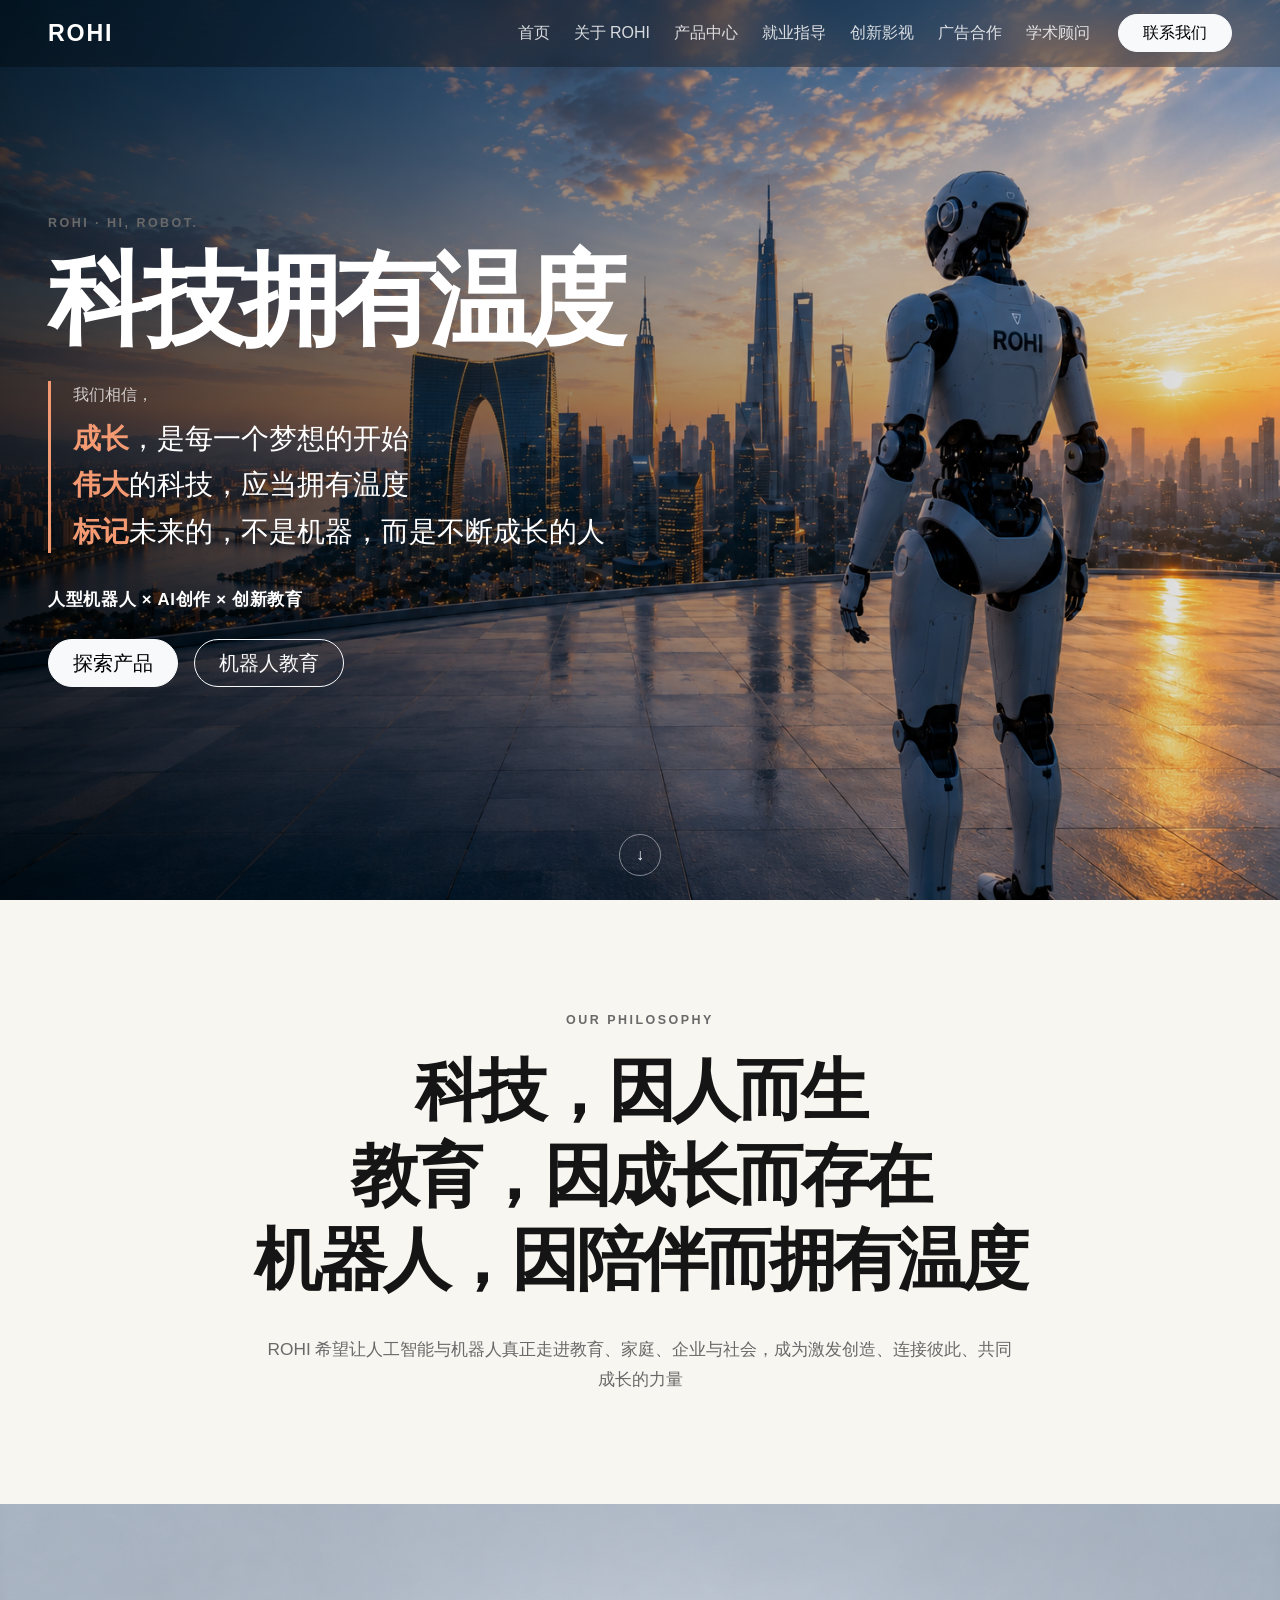
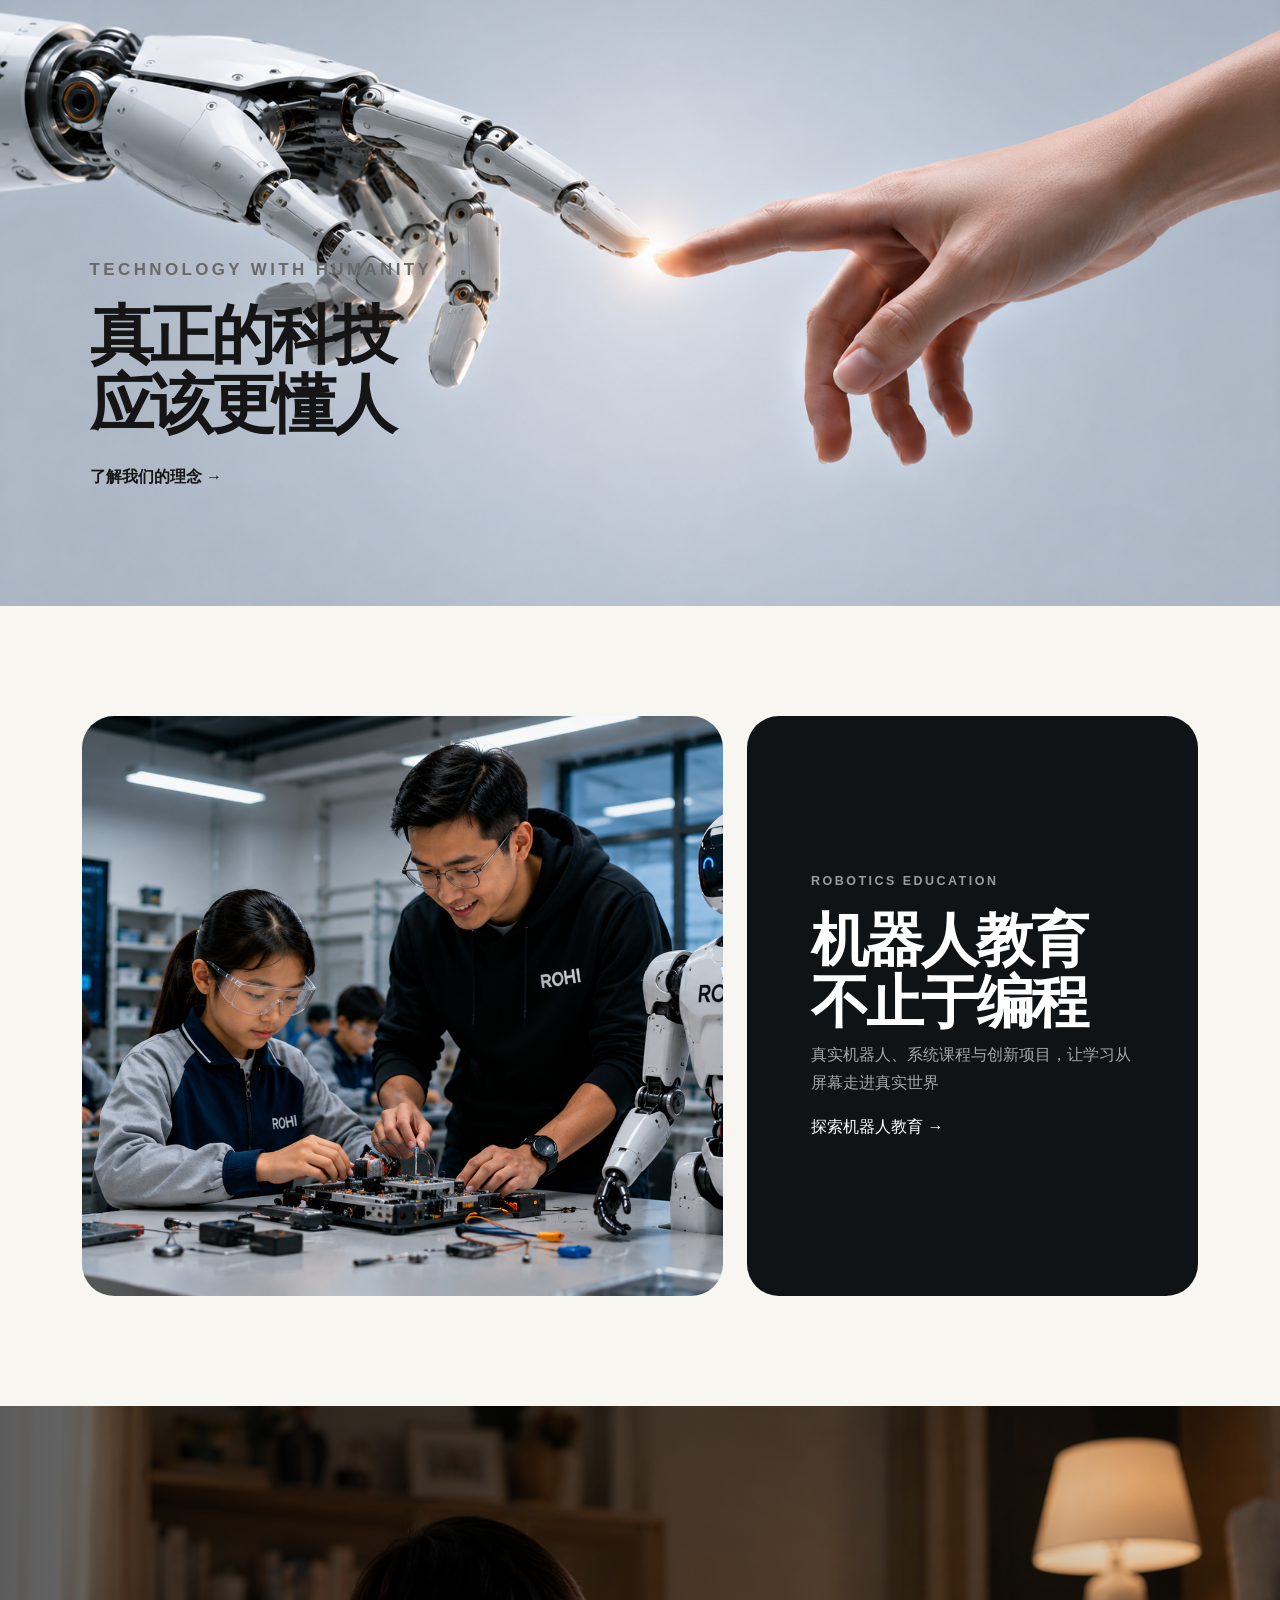
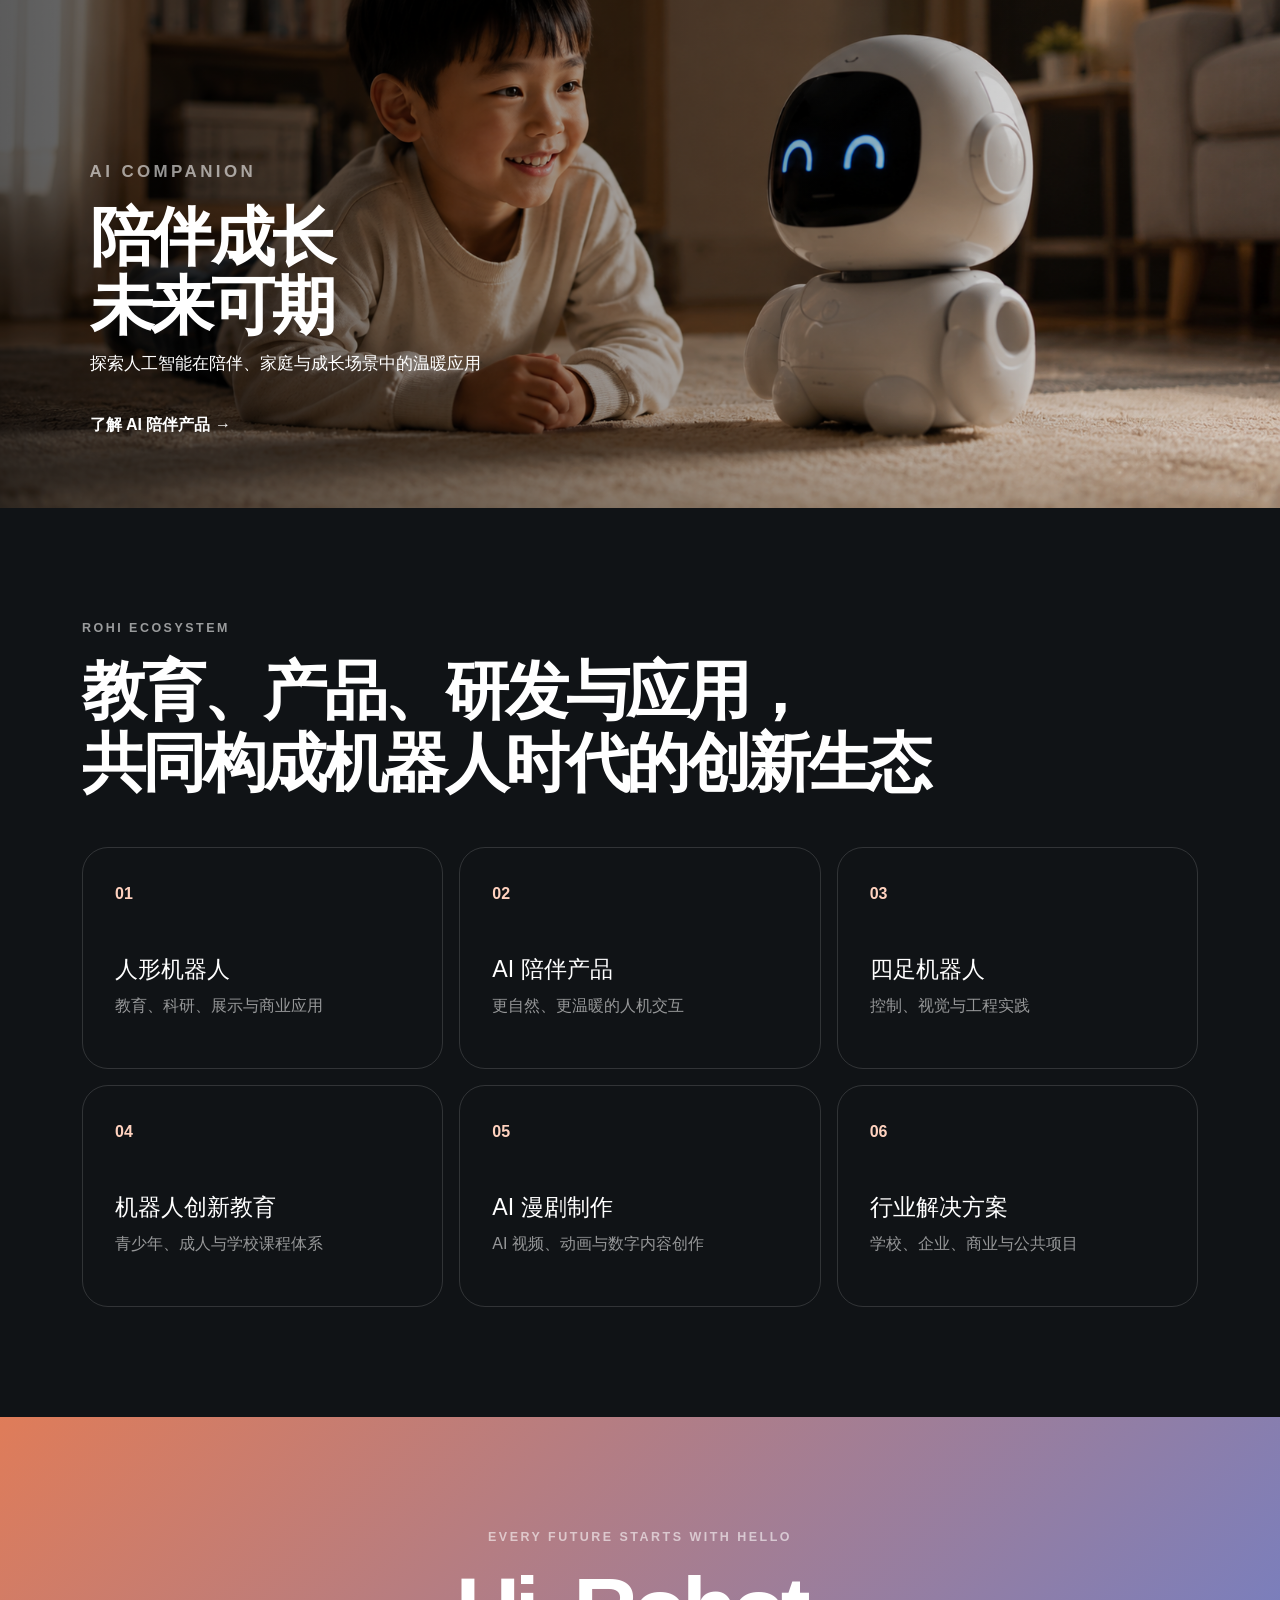
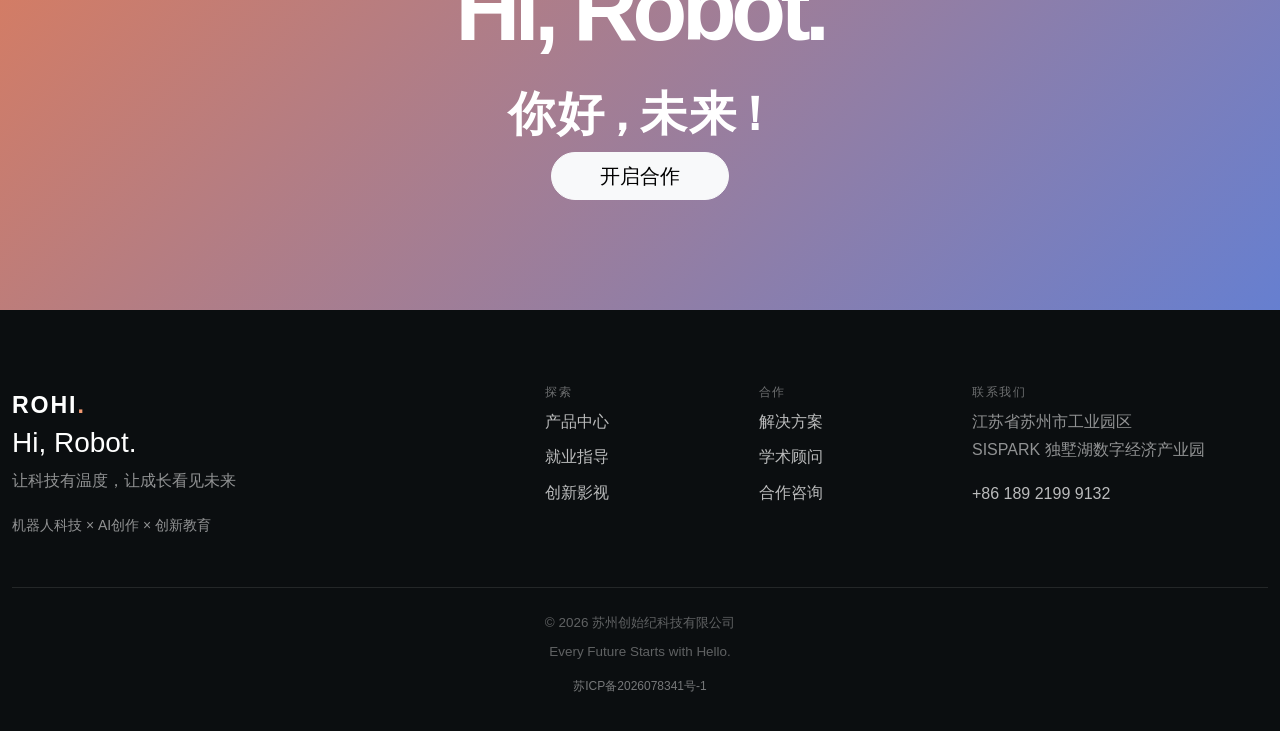
==== commit bafbc890: "Update index.html" ====
--- a/index.html
+++ b/index.html
@@ -163,11 +163,6 @@
       <span>© 2026 苏州创始纪科技有限公司</span>
       <span>Every Future Starts with Hello.</span>
     </div>
-  </div>
-  <div style="text-align:center; padding:12px; font-size:13px;">
-  <a href="https://beian.miit.gov.cn/" target="_blank" rel="noopener">
-    苏ICP备2026078341号-1
-  </a >
 </div>
 </footer>
 
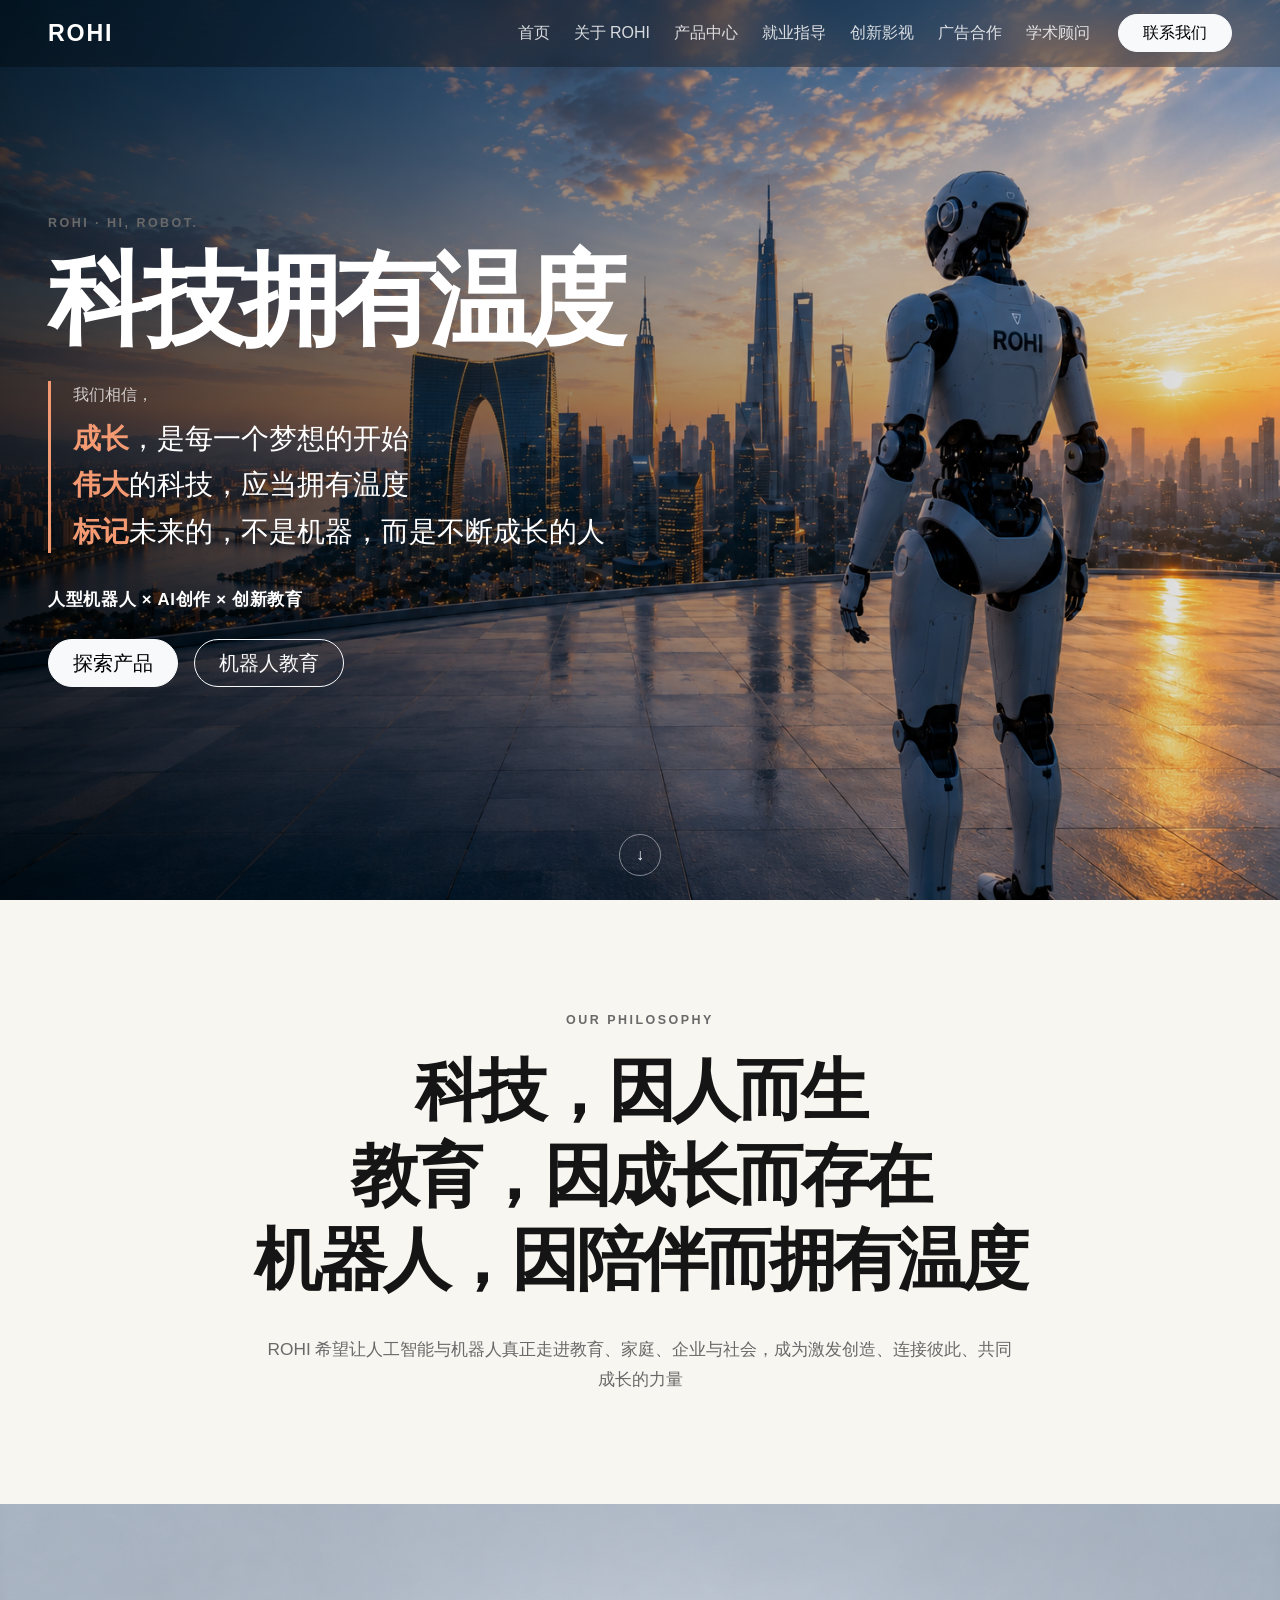
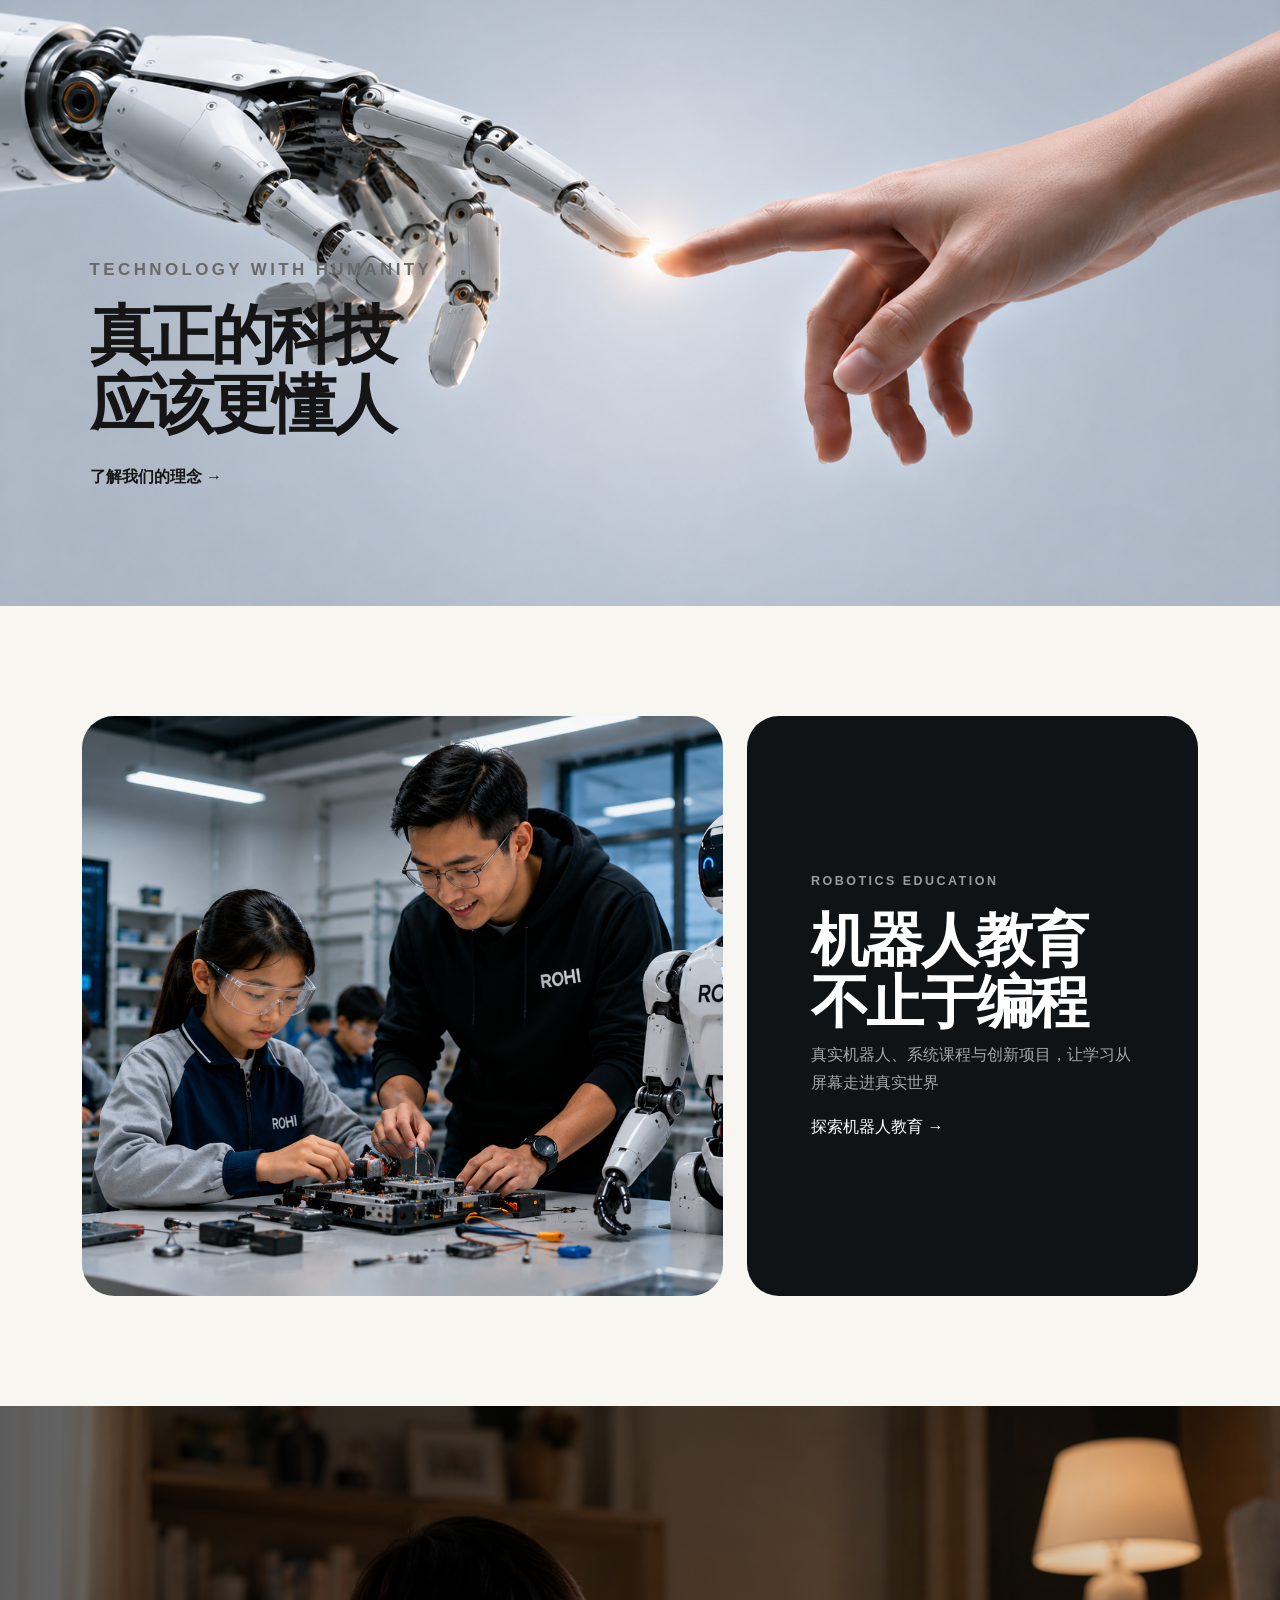
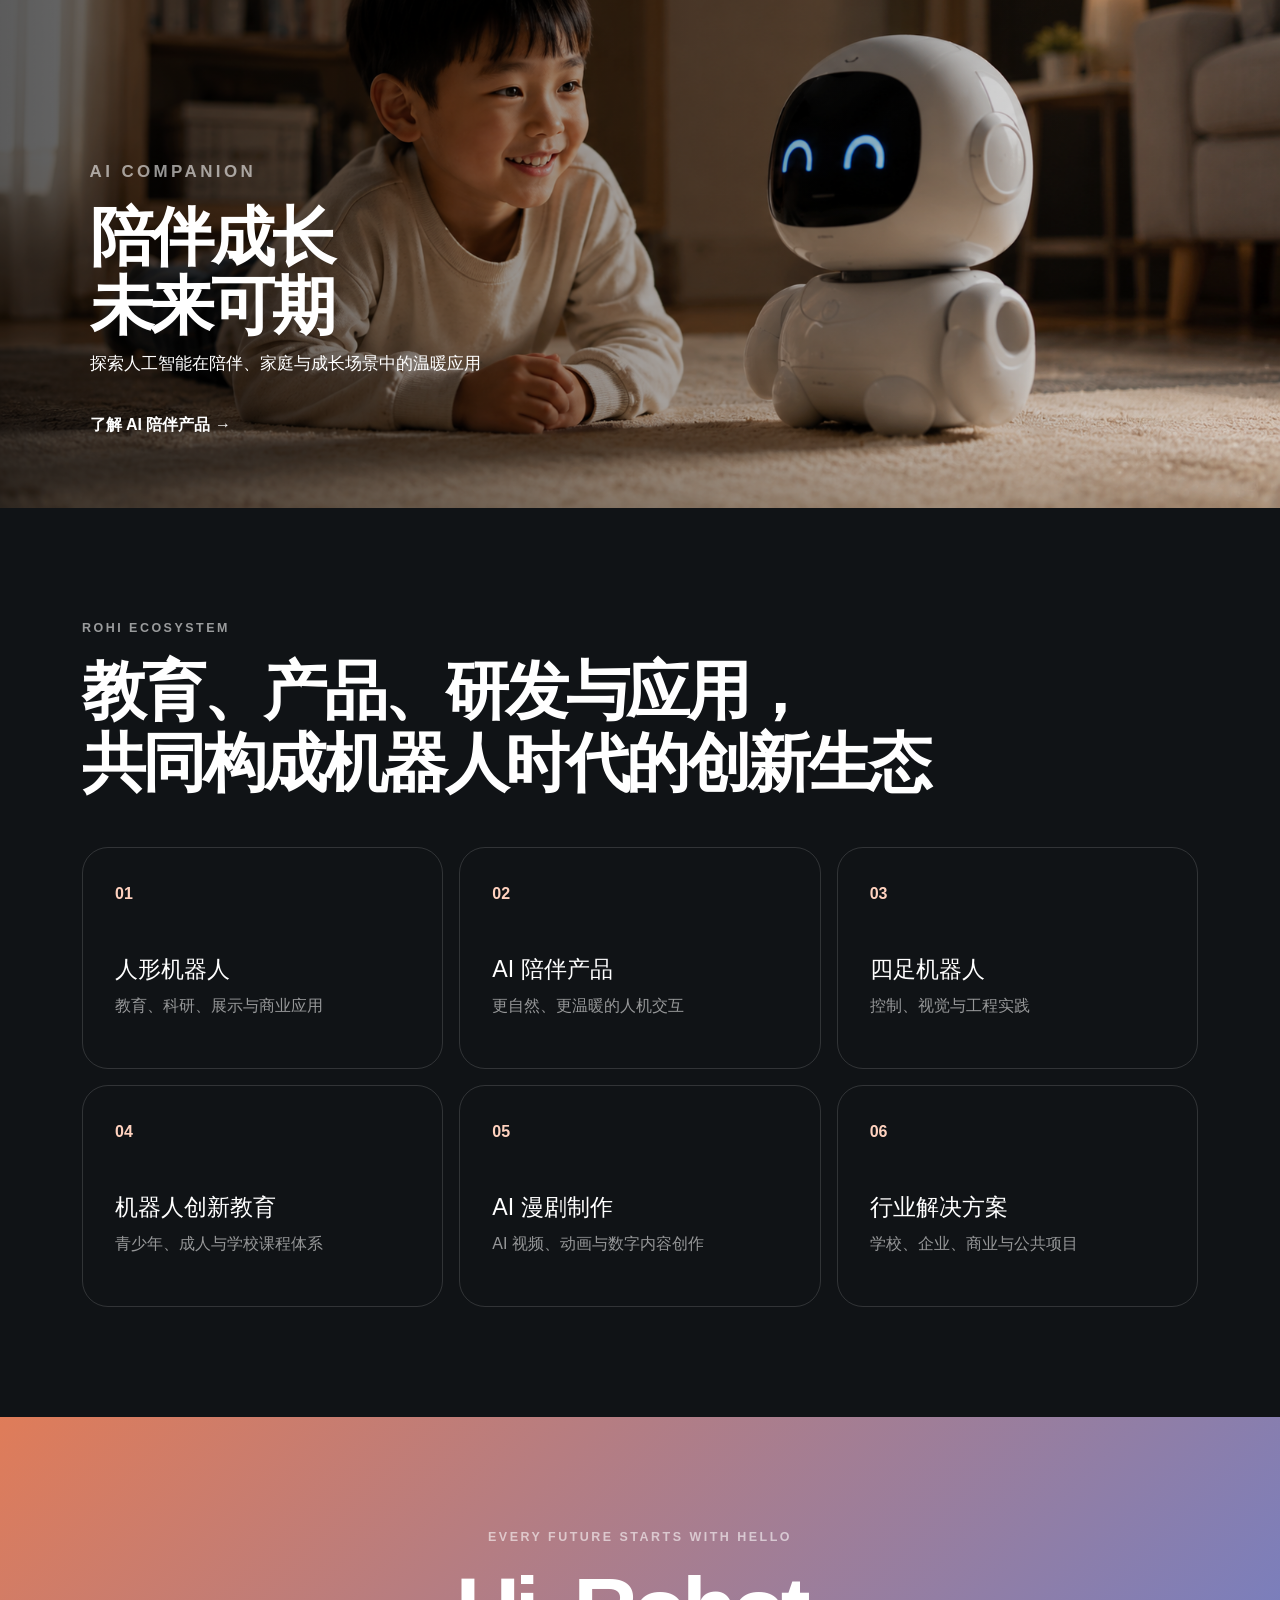
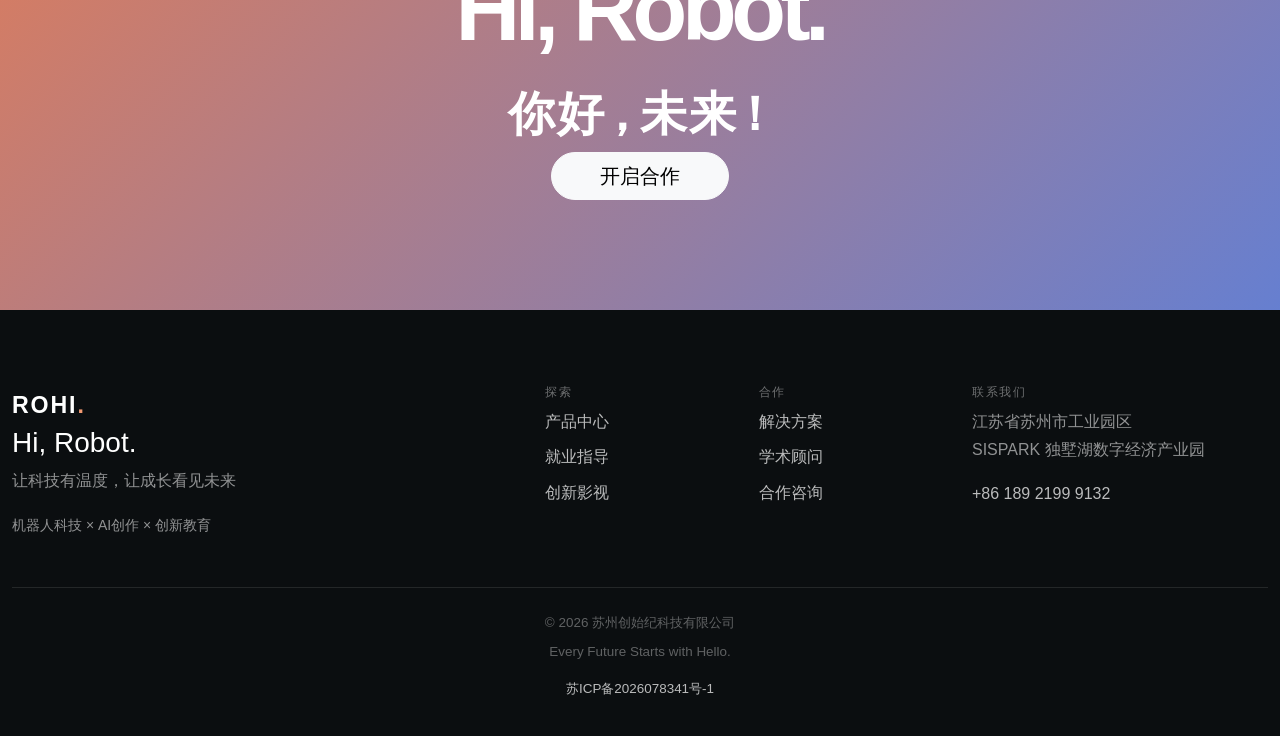
==== commit 266a8ebc: "change" ====
--- a/index.html
+++ b/index.html
@@ -159,10 +159,15 @@
         <a href="tel:+8618921999132">+86 189 2199 9132</a>
       </div>
     </div>
-    <div class="footer-bottom">
-      <span>© 2026 苏州创始纪科技有限公司</span>
-      <span>Every Future Starts with Hello.</span>
-    </div>
+     <div class="footer-bottom">
+        <span>© 2026 苏州创始纪科技有限公司</span>
+        <span>Every Future Starts with Hello.</span>
+  <a href="https://beian.miit.gov.cn/"
+     target="_blank"
+     rel="noopener noreferrer">
+    苏ICP备2026078341号-1
+  </a>
+</div>
 </div>
 </footer>
 
